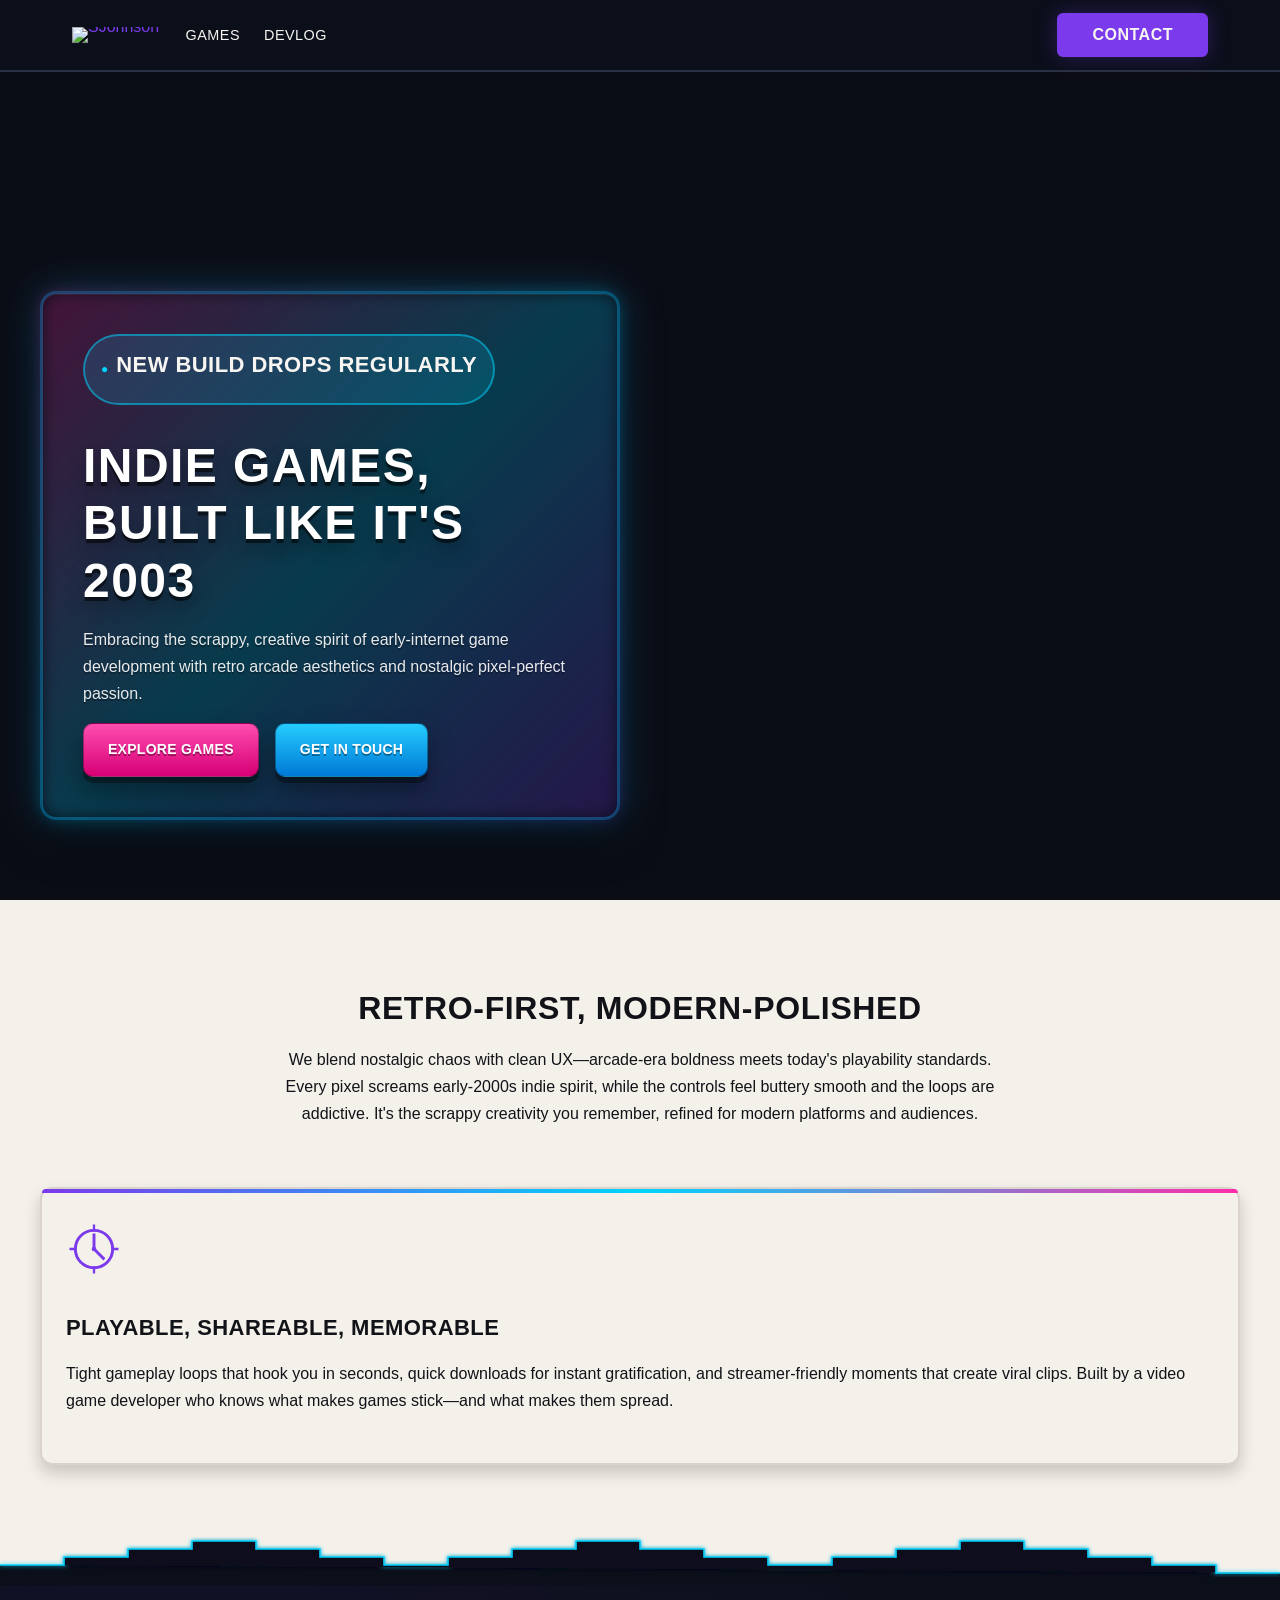
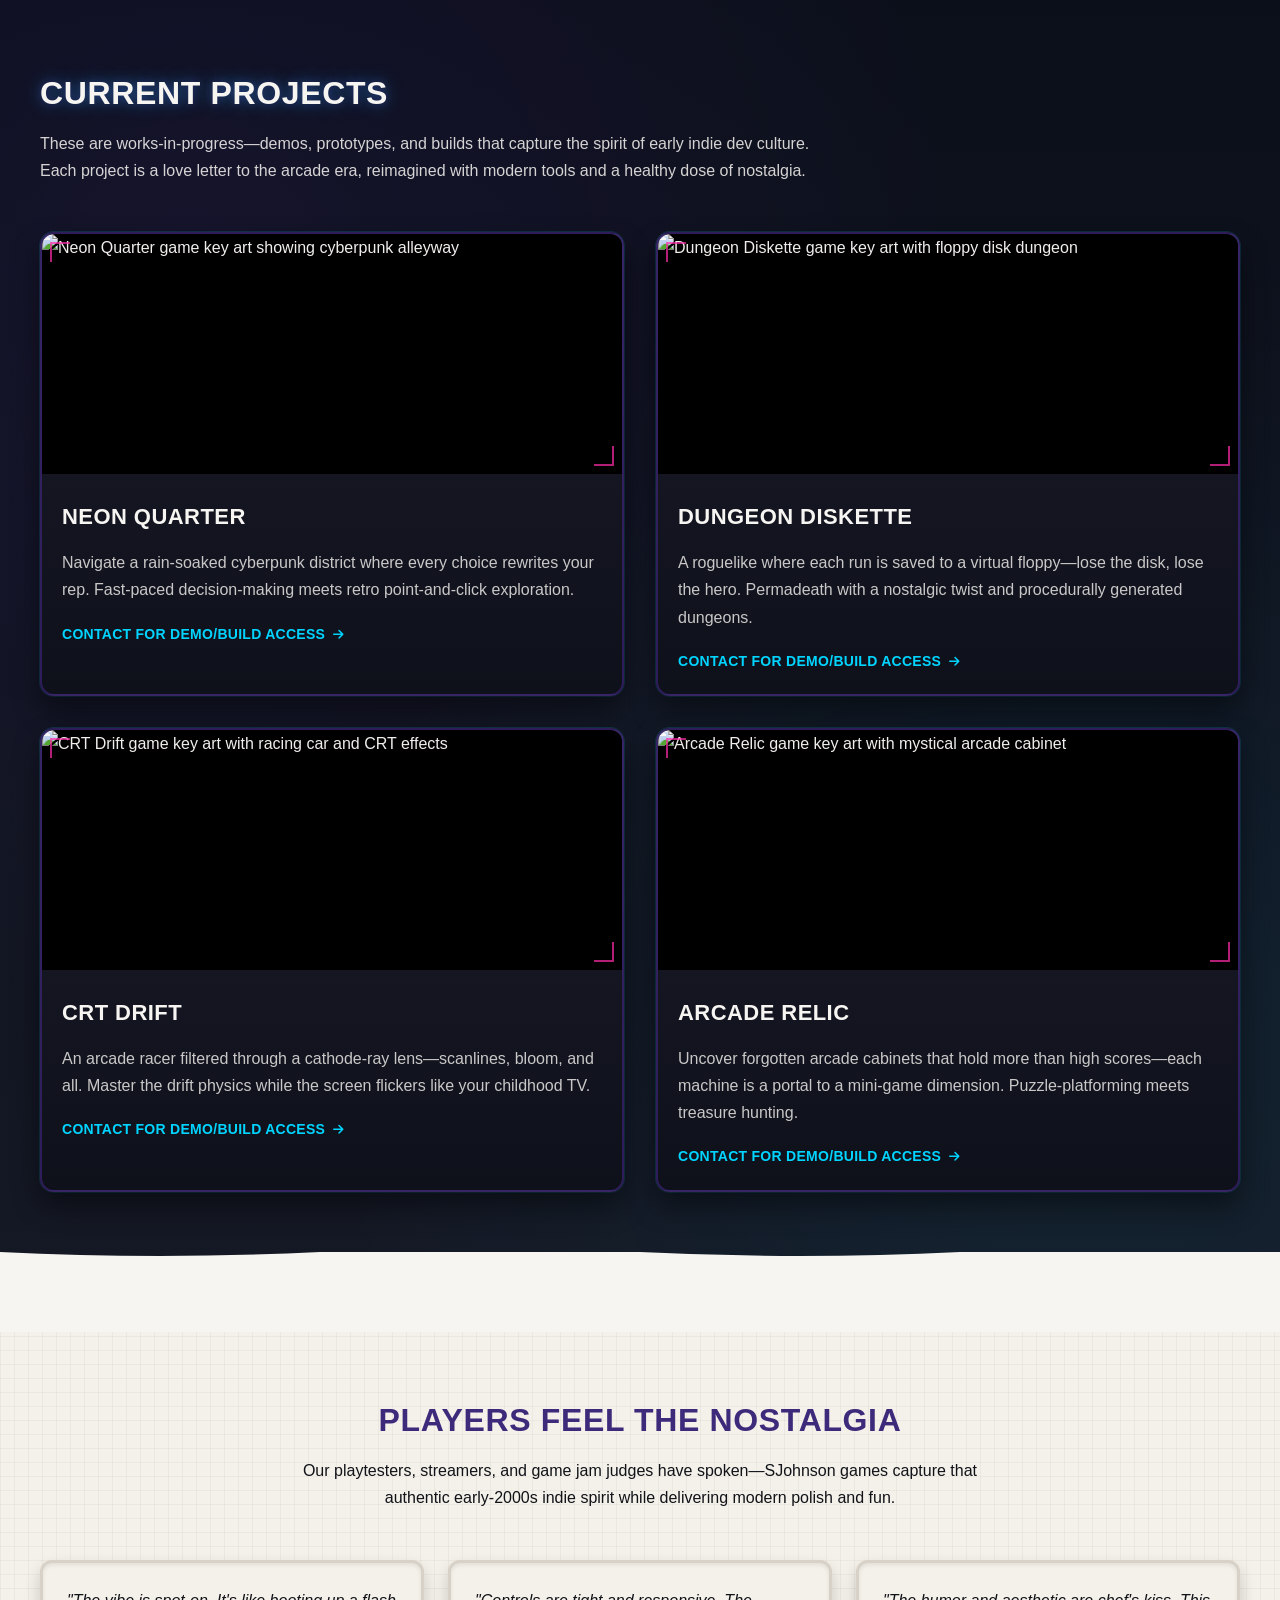
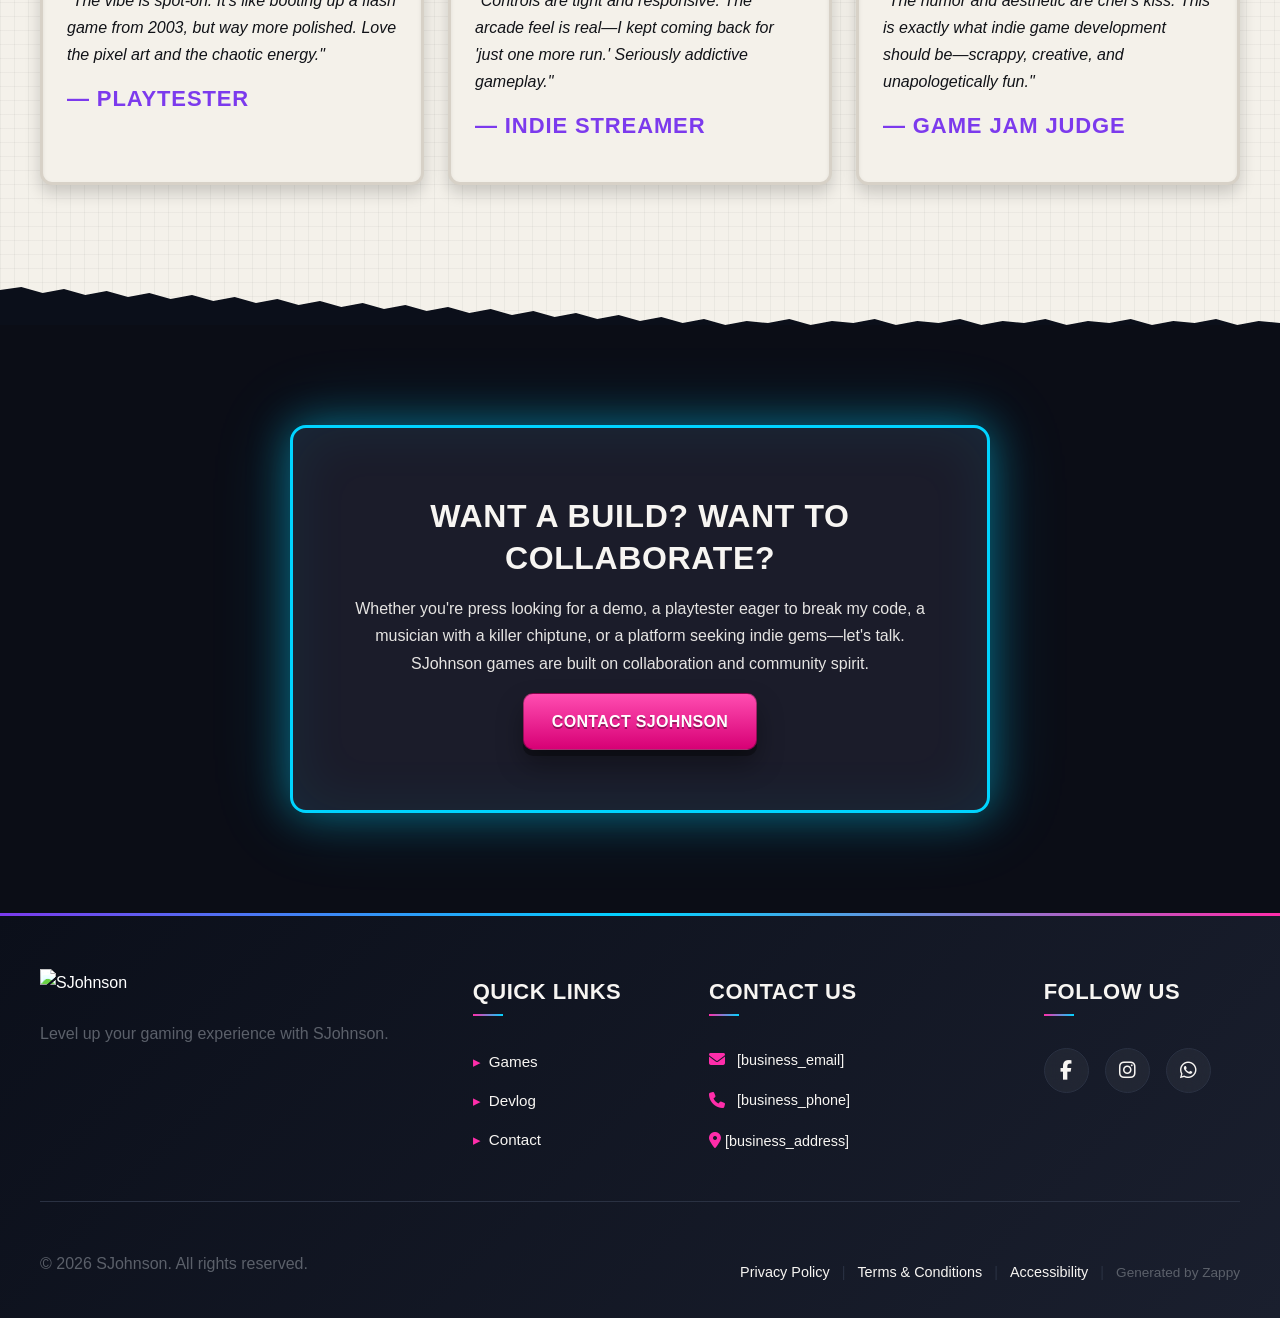
==== index.html @ 1aa4f6c1 "Background sync: Progressive GitHub Sync" ====
<!DOCTYPE html>
<html lang="en" dir="ltr">
<head>
    <meta charset="UTF-8">
    <meta name="viewport" content="width=device-width, initial-scale=1.0">
    <meta name="robots" content="index, follow">
    <title>Indie Video Game Developer with Retro Flair — SJohnson</title>
    <meta name="description" content="SJohnson creates arcade-inspired indie games with early-2000s internet nostalgia. Experience bold visuals, old-school gaming culture, and chaotic fun.">
    <meta name="keywords" content="video game developer, indie game developer, retro arcade games, old-school gaming, SJohnson">
    
    <!-- Favicons -->
    <link rel="icon" type="image/x-icon" href="/assets/favicon.ico">
    <link rel="icon" type="image/png" sizes="16x16" href="/assets/favicon-16x16.png">
    <link rel="icon" type="image/png" sizes="32x32" href="/assets/favicon-32x32.png">
    <link rel="icon" type="image/png" sizes="48x48" href="/assets/favicon-48x48.png">
    <link rel="icon" type="image/png" sizes="192x192" href="/assets/favicon-192x192.png">
    <link rel="icon" type="image/png" sizes="512x512" href="/assets/favicon-512x512.png">
    <link rel="apple-touch-icon" href="/assets/apple-touch-icon.png">
    <!-- Zappy Analytics -->
<script>
(function() {
  'use strict';
  
  // Configuration
  var config = {
    websiteId: '3dfed444-ba6f-4d1f-99e3-614d22e4a907',
    apiUrl: 'https://api.zappy5.com/api/analytics/track',
    sessionDuration: 30 * 60 * 1000, // 30 minutes
    visitorDuration: 30 * 24 * 60 * 60 * 1000, // 30 days
    trackPageViews: true,
    trackClicks: true,
    trackFormSubmissions: true
  };
  
  // Generate or retrieve persistent visitor ID (30 days)
  function getVisitorId() {
    var visitorKey = 'zappy_visitor_' + config.websiteId;
    var visitor = null;
    
    try {
      visitor = localStorage.getItem(visitorKey);
      if (visitor) {
        var visitorData = JSON.parse(visitor);
        var now = Date.now();
        
        // Check if visitor ID is still valid (30 days)
        if (now - visitorData.created < config.visitorDuration) {
          // Update last seen timestamp
          visitorData.lastSeen = now;
          localStorage.setItem(visitorKey, JSON.stringify(visitorData));
          return visitorData.id;
        }
      }
    } catch (e) {
      console.warn('Zappy Analytics: LocalStorage not available');
    }
    
    // Generate new visitor ID
    var newVisitorId = 'zv_' + Date.now() + '_' + Math.random().toString(36).substr(2, 9);
    
    try {
      localStorage.setItem(visitorKey, JSON.stringify({
        id: newVisitorId,
        created: Date.now(),
        lastSeen: Date.now()
      }));
    } catch (e) {
      // Continue without local storage
    }
    
    return newVisitorId;
  }
  
  // Generate or retrieve session ID (30 minutes)
  function getSessionId() {
    var sessionKey = 'zappy_session_' + config.websiteId;
    var session = null;
    
    try {
      session = sessionStorage.getItem(sessionKey);
      if (session) {
        var sessionData = JSON.parse(session);
        var now = Date.now();
        
        // Check if session is still valid
        if (now - sessionData.timestamp < config.sessionDuration) {
          // Update timestamp
          sessionData.timestamp = now;
          sessionStorage.setItem(sessionKey, JSON.stringify(sessionData));
          return sessionData.id;
        }
      }
    } catch (e) {
      console.warn('Zappy Analytics: SessionStorage not available');
    }
    
    // Generate new session ID
    var newSessionId = 'zs_' + Date.now() + '_' + Math.random().toString(36).substr(2, 9);
    
    try {
      sessionStorage.setItem(sessionKey, JSON.stringify({
        id: newSessionId,
        timestamp: Date.now()
      }));
    } catch (e) {
      // Continue without session storage
    }
    
    return newSessionId;
  }
  
  var visitorId = getVisitorId();
  var sessionId = getSessionId();
  
  // Track an event
  function trackEvent(eventType, data) {
    data = data || {};
    
    var eventData = {
      website_id: config.websiteId,
      event_type: eventType,
      page_path: window.location.pathname,
      referrer: document.referrer || 'direct',
      visitor_id: visitorId,
      session_id: sessionId,
      metadata: data
    };
    
    // Use sendBeacon if available (better for page unload events)
    if (navigator.sendBeacon) {
      var blob = new Blob([JSON.stringify(eventData)], { type: 'application/json' });
      navigator.sendBeacon(config.apiUrl, blob);
    } else {
      // Fallback to fetch
      fetch(config.apiUrl, {
        method: 'POST',
        headers: {
          'Content-Type': 'application/json'
        },
        body: JSON.stringify(eventData),
        keepalive: true
      }).catch(function(error) {
        console.warn('Zappy Analytics: Failed to track event', error);
      });
    }
  }
  
  // Track page view
  if (config.trackPageViews) {
    trackEvent('pageview', {
      title: document.title,
      url: window.location.href
    });
  }
  
  // Track clicks on important elements
  if (config.trackClicks) {
    document.addEventListener('click', function(e) {
      var target = e.target;
      
      // Track button clicks (counted as actions)
      if (target.tagName === 'BUTTON' || target.closest('button')) {
        var button = target.tagName === 'BUTTON' ? target : target.closest('button');
        trackEvent('click', {
          element: 'button',
          text: button.textContent.trim().substring(0, 100),
          id: button.id || null,
          class: button.className || null
        });
      }
      
      // Track link clicks (navigation - not counted as actions)
      else if (target.tagName === 'A' || target.closest('a')) {
        var link = target.tagName === 'A' ? target : target.closest('a');
        trackEvent('navigation', {
          element: 'link',
          text: link.textContent.trim().substring(0, 100),
          href: link.href,
          external: link.hostname !== window.location.hostname
        });
      }
    }, true);
  }
  
  // Track form submissions
  if (config.trackFormSubmissions) {
    document.addEventListener('submit', function(e) {
      var form = e.target;
      
      trackEvent('form_submit', {
        form_id: form.id || null,
        form_name: form.name || null,
        form_action: form.action || null,
        form_method: form.method || 'GET'
      });
    }, true);
  }
  
  // Track time on page (send on page unload)
  var pageLoadTime = Date.now();
  
  window.addEventListener('beforeunload', function() {
    var timeOnPage = Math.floor((Date.now() - pageLoadTime) / 1000); // in seconds
    
    trackEvent('page_unload', {
      time_on_page: timeOnPage,
      page_path: window.location.pathname
    });
  });
  
  // Expose tracking function globally for custom events
  window.zappyAnalytics = {
    track: trackEvent,
    getVisitorId: function() { return visitorId; },
    getSessionId: function() { return sessionId; }
  };
  
})();
</script>
<!-- End Zappy Analytics -->
    <meta property="og:title" content="Indie Video Game Developer with Retro Flair — SJohnson">
  <meta property="og:description" content="SJohnson creates arcade-inspired indie games with early-2000s internet nostalgia. Experience bold visuals, old-school gaming culture, and chaotic fun.">
  <meta property="og:type" content="website">
  <meta property="og:locale" content="en_US">
  
  <meta name="twitter:card" content="summary_large_image">
  <meta name="twitter:title" content="Indie Video Game Developer with Retro Flair — SJohnson">
  <meta name="twitter:description" content="SJohnson creates arcade-inspired indie games with early-2000s internet nostalgia. Experience bold visuals, old-school gaming culture, and chaotic fun.">
  
  <link rel="stylesheet" href="https://cdnjs.cloudflare.com/ajax/libs/font-awesome/6.4.0/css/all.min.css">

    <!-- Favicons -->
    <link rel="icon" type="image/x-icon" href="/assets/favicon.ico">
    <link rel="icon" type="image/png" sizes="16x16" href="/assets/favicon-16x16.png">
    <link rel="icon" type="image/png" sizes="32x32" href="/assets/favicon-32x32.png">
    <link rel="icon" type="image/png" sizes="48x48" href="/assets/favicon-48x48.png">
    <link rel="icon" type="image/png" sizes="192x192" href="/assets/favicon-192x192.png">
    <link rel="icon" type="image/png" sizes="512x512" href="/assets/favicon-512x512.png">
    <link rel="apple-touch-icon" href="/assets/apple-touch-icon.png">
    <!-- Cookie Consent -->
    <link rel="stylesheet" href="https://cdn.jsdelivr.net/npm/vanilla-cookieconsent@3/dist/cookieconsent.css">
    <script src="https://cdn.jsdelivr.net/npm/vanilla-cookieconsent@3/dist/cookieconsent.umd.js"></script>
    <!-- Mickidum Accessibility Toolbar -->
    <script src="https://cdn.jsdelivr.net/gh/mickidum/acc_toolbar/acctoolbar/acctoolbar.min.js"></script>

<style data-zappy-section-v2-css="true">
/* V2 Regenerated Section CSS */
.home-Hero-section {
  position: relative;
  width: 100%;
  min-height: 100vh;
  display: flex;
  align-items: flex-end;
  padding: 0 24px 80px 24px;
  overflow: hidden;
  background-color: #0B0D16;
}

.home-Hero-section__bg-wrapper {
  position: absolute;
  top: 0;
  left: 0;
  width: 100%;
  height: 100%;
  background-size: cover;
  background-position: center;
  background-repeat: no-repeat;
  z-index: 0;
}

.home-Hero-section__scrim {
  position: absolute;
  top: 0;
  left: 0;
  width: 100%;
  height: 100%;
  background: linear-gradient(180deg, rgba(11,13,22,0.0) 0%, rgba(11,13,22,0.55) 70%, rgba(11,13,22,0.85) 100%);
  z-index: 1;
  pointer-events: none;
}

.home-Hero-section__scan-lines {
  position: absolute;
  top: 0;
  left: 0;
  width: 100%;
  height: 100%;
  background: repeating-linear-gradient(
    0deg,
    rgba(0,0,0,0.08) 0px,
    rgba(0,0,0,0.08) 1px,
    transparent 1px,
    transparent 3px
  );
  z-index: 2;
  pointer-events: none;
  opacity: 0.3;
}

.home-Hero-section__content-container {
  position: relative;
  z-index: 10;
  width: 100%;
  max-width: 1200px;
  margin: 0 auto;
  display: flex;
  justify-content: flex-start;
  align-items: flex-end;
}

.home-Hero-section__card {
  background: rgba(11,13,22,0.92);
  backdrop-filter: blur(12px);
  -webkit-backdrop-filter: blur(12px);
  border: 3px solid rgba(0,182,255,0.35);
  border-radius: 16px;
  padding: 40px;
  max-width: 580px;
  width: 100%;
  box-shadow: 0 0 40px rgba(0,182,255,0.25),
              0 18px 40px rgba(0,0,0,0.5),
              inset 0 1px 0 rgba(255,255,255,0.08);
  position: relative;
  color: var(--text-light);
}

.home-Hero-section__card::before {
  content: '';
  position: absolute;
  top: -2px;
  left: -2px;
  right: -2px;
  bottom: -2px;
  background: linear-gradient(135deg, rgba(255,45,170,0.4) 0%, rgba(0,212,255,0.4) 50%, rgba(124,58,237,0.4) 100%);
  border-radius: 16px;
  z-index: -1;
  opacity: 0.6;
  filter: blur(8px);
}

.home-Hero-section__status-badge {
  display: inline-flex;
  align-items: center;
  gap: 8px;
  background: rgba(0,212,255,0.15);
  border: 2px solid rgba(0,212,255,0.5);
  border-radius: 999px;
  padding: 6px 16px;
  margin-bottom: 24px;
}

.home-Hero-section__status-icon {
  color: var(--secondary);
  font-size: 12px;
  animation: home-Hero-pulse 2s ease-in-out infinite;
}

@keyframes home-Hero-pulse {
  0%, 100% { opacity: 1; }
  50% { opacity: 0.4; }
}

.home-Hero-section__status-badge h3 {
  font-family: 'Pixelify Sans', 'Press Start 2P', system-ui, sans-serif;
  font-size: 14px;
  font-weight: 900;
  line-height: 1.2;
  text-transform: uppercase;
  color: var(--text-light);
  margin: 0;
  letter-spacing: 0.02em;
}

.home-Hero-section__card h1 {
  font-family: 'Pixelify Sans', 'Press Start 2P', system-ui, sans-serif;
  font-size: 44px;
  font-weight: 900;
  letter-spacing: 0.03em;
  line-height: 1.05;
  text-transform: uppercase;
  color: #FFFFFF;
  text-shadow: 0 4px 0 rgba(0,0,0,0.55), 0 10px 18px rgba(0,0,0,0.35);
  margin: 0 0 24px 0;
}

.home-Hero-section__card p {
  font-family: 'Inter', system-ui, -apple-system, 'Segoe UI', Roboto, Helvetica, Arial, sans-serif;
  font-size: 16px;
  font-weight: 600;
  line-height: 1.6;
  color: rgba(255,255,255,0.9);
  text-shadow: 0 2px 0 rgba(0,0,0,0.35);
  margin: 0 0 32px 0;
}

.home-Hero-section__cta-row {
  display: flex;
  gap: 16px;
  flex-wrap: wrap;
}

.home-Hero-section__btn {
  display: inline-flex;
  align-items: center;
  justify-content: center;
  padding: 14px 24px;
  border-radius: 10px;
  font-family: 'Pixelify Sans', 'Press Start 2P', system-ui, sans-serif;
  font-size: 14px;
  font-weight: 800;
  letter-spacing: 0.02em;
  text-transform: uppercase;
  text-decoration: none;
  border: 1px solid rgba(0,0,0,0.35);
  transition: transform 160ms ease, box-shadow 160ms ease;
  cursor: pointer;
  position: relative;
}

.home-Hero-section__btn:active {
  transform: translateY(4px);
}

.home-Hero-section__btn--primary {
  background: linear-gradient(180deg, #FF4DB1 0%, #D70075 100%);
  color: #FFFFFF;
  box-shadow: 0 6px 0 rgba(0,0,0,0.35), 0 14px 26px rgba(0,0,0,0.35);
  text-shadow: 0 2px 0 rgba(0,0,0,0.35);
}

.home-Hero-section__btn--primary:hover {
  transform: translateY(-2px);
  box-shadow: 0 8px 0 rgba(0,0,0,0.35), 0 18px 32px rgba(0,0,0,0.4);
}

.home-Hero-section__btn--primary:active {
  box-shadow: 0 2px 0 rgba(0,0,0,0.35), 0 8px 16px rgba(0,0,0,0.3);
}

.home-Hero-section__btn--secondary {
  background: linear-gradient(180deg, #25CCFF 0%, #0079D6 100%);
  color: #FFFFFF;
  box-shadow: 0 6px 0 rgba(0,0,0,0.35), 0 14px 26px rgba(0,0,0,0.35);
  text-shadow: 0 2px 0 rgba(0,0,0,0.35);
}

.home-Hero-section__btn--secondary:hover {
  transform: translateY(-2px);
  box-shadow: 0 8px 0 rgba(0,0,0,0.35), 0 18px 32px rgba(0,0,0,0.4);
}

.home-Hero-section__btn--secondary:active {
  box-shadow: 0 2px 0 rgba(0,0,0,0.35), 0 8px 16px rgba(0,0,0,0.3);
}

@media (max-width: 768px) {
  .home-Hero-section {
    padding: 100px 16px 60px 16px;
    align-items: center;
    min-height: 100vh;
  }
  
  .home-Hero-section__content-container {
    justify-content: center;
  }
  
  .home-Hero-section__card {
    padding: 32px 24px;
    max-width: 100%;
  }
  
  .home-Hero-section__card h1 {
    font-size: 32px;
    line-height: 1.1;
    margin-bottom: 20px;
  }
  
  .home-Hero-section__card p {
    font-size: 15px;
    margin-bottom: 28px;
  }
  
  .home-Hero-section__status-badge {
    margin-bottom: 20px;
  }
  
  .home-Hero-section__status-badge h3 {
    font-size: 11px;
  }
  
  .home-Hero-section__cta-row {
    flex-direction: column;
    gap: 12px;
  }
  
  .home-Hero-section__btn {
    width: 100%;
    padding: 16px 20px;
    font-size: 13px;
  }
}
</style>
    <link rel="stylesheet" href="/styles.css">

    <style id="zappy-dropdown-submenu-styles">
      /* ========== DESKTOP DROPDOWN SUBMENU STYLES ========== */
      /* Base styles for dropdown submenus - parent must be positioned */
      .nav-menu li:has(.sub-menu), nav li:has(.sub-menu), .navbar li:has(.sub-menu), #navMenu li:has(.sub-menu) { position: relative; }
      /* Submenu base - hidden by default */
      .nav-menu .sub-menu, nav .sub-menu, .navbar .sub-menu, #navMenu .sub-menu { display: block !important; position: absolute !important; top: 100%; left: 0; min-width: 220px; background: white; border-radius: 8px; box-shadow: 0 8px 25px rgba(0,0,0,0.15); padding: 8px 0; opacity: 0; visibility: hidden; transform: translateY(10px); transition: all 0.3s ease; z-index: 1000; list-style: none; pointer-events: none; }
      /* CRITICAL: Desktop hover styles to show dropdown */
      .nav-menu li:hover > .sub-menu, nav li:hover > .sub-menu, .navbar li:hover > .sub-menu, #navMenu li:hover > .sub-menu { opacity: 1 !important; visibility: visible !important; transform: translateY(0) !important; pointer-events: auto !important; }
      /* Submenu item styling */
      .sub-menu li { list-style: none; margin: 0; padding: 0; }
      .sub-menu a { display: block !important; padding: 10px 16px !important; color: #333 !important; font-weight: 500; text-decoration: none; white-space: nowrap; transition: background-color 0.2s; }
      .sub-menu a:hover { background-color: #f5f5f5; }
      /* RTL (Hebrew/Arabic) dropdown positioning */
      [dir="rtl"] .nav-menu .sub-menu, [dir="rtl"] nav .sub-menu, [dir="rtl"] .navbar .sub-menu, html[lang="he"] .nav-menu .sub-menu, html[lang="he"] nav .sub-menu, html[lang="he"] .navbar .sub-menu, html[lang="ar"] .nav-menu .sub-menu, html[lang="ar"] nav .sub-menu, html[lang="ar"] .navbar .sub-menu { left: auto !important; right: 0 !important; }
      /* Hide empty dropdown menus */
      .sub-menu:empty, .sub-menu:not(:has(li:not(.zappy-hidden-menu-item))), .sub-menu:not(:has(li)) { display: none !important; opacity: 0 !important; visibility: hidden !important; pointer-events: none !important; }
      /* Desktop: show submenu on Menu Group hover */
      li:has(.menu-group-title):hover > .sub-menu { opacity: 1 !important; visibility: visible !important; transform: translateY(0) !important; pointer-events: auto !important; }
      /* Menu Group title styling */
      .nav-menu > li > .menu-group-title, #navMenu > li > .menu-group-title { display: inline-block; padding: 0.5rem 1rem; cursor: default; user-select: none; }
      
      /* ========== MOBILE SUBMENU STYLES ========== */
      @media (max-width: 768px) {
        .nav-menu .sub-menu, nav .sub-menu, .navbar .sub-menu, #navMenu .sub-menu { position: static !important; transform: none !important; box-shadow: none !important; background: transparent !important; max-height: 0; overflow: hidden; opacity: 0; visibility: hidden; transition: max-height 0.3s ease, opacity 0.3s ease; padding: 0 !important; border-radius: 0 !important; }
        .sub-menu.mobile-expanded { max-height: 500px !important; opacity: 1 !important; visibility: visible !important; padding: 8px 0 8px 16px !important; }
        [dir="rtl"] .sub-menu.mobile-expanded, html[lang="he"] .sub-menu.mobile-expanded { padding: 8px 16px 8px 0 !important; }
        /* Disable hover behavior on mobile */
        .nav-menu li:hover > .sub-menu, nav li:hover > .sub-menu, .navbar li:hover > .sub-menu, #navMenu li:hover > .sub-menu { opacity: 0; visibility: hidden; pointer-events: none; }
        .nav-menu li > .sub-menu.mobile-expanded, nav li > .sub-menu.mobile-expanded, .navbar li > .sub-menu.mobile-expanded, #navMenu li > .sub-menu.mobile-expanded { opacity: 1 !important; visibility: visible !important; pointer-events: auto !important; }
        .nav-menu li:has(.sub-menu), nav li:has(.sub-menu), .navbar li:has(.sub-menu), #navMenu li:has(.sub-menu) { display: flex !important; flex-wrap: wrap !important; align-items: center !important; position: relative !important; min-height: 44px !important; }
        .nav-menu li:has(.sub-menu) > a, nav li:has(.sub-menu) > a, .navbar li:has(.sub-menu) > a, #navMenu li:has(.sub-menu) > a { flex: 1 !important; min-width: 0 !important; }
        .nav-menu li:has(.sub-menu) > .menu-group-title, nav li:has(.sub-menu) > .menu-group-title, .navbar li:has(.sub-menu) > .menu-group-title, #navMenu li:has(.sub-menu) > .menu-group-title { flex: 1 !important; min-width: 0 !important; padding: 0 !important; line-height: inherit !important; }
        .nav-menu li:has(.sub-menu) > .sub-menu, nav li:has(.sub-menu) > .sub-menu, .navbar li:has(.sub-menu) > .sub-menu, #navMenu li:has(.sub-menu) > .sub-menu { flex-basis: 100% !important; width: 100% !important; }
        .nav-menu li:has(.sub-menu) > a [class*="chevron"], .nav-menu li:has(.sub-menu) > a [class*="arrow"], .nav-menu li:has(.sub-menu) > a .fa-chevron-down, .nav-menu li:has(.sub-menu) > a .fa-angle-down, nav li:has(.sub-menu) > a [class*="chevron"], nav li:has(.sub-menu) > a [class*="arrow"], #navMenu li:has(.sub-menu) > a [class*="chevron"], #navMenu li:has(.sub-menu) > a [class*="arrow"] { display: none !important; visibility: hidden !important; }
        .mobile-submenu-toggle { display: flex !important; align-items: center !important; justify-content: center !important; width: 44px !important; height: auto !important; background: transparent !important; border: none !important; cursor: pointer !important; color: var(--text-dark) !important; position: static !important; flex-shrink: 0 !important; align-self: stretch !important; z-index: 2 !important; padding: 0 !important; margin: 0 !important; }
        .mobile-submenu-toggle::after { content: '' !important; width: 0 !important; height: 0 !important; border-left: 6px solid transparent !important; border-right: 6px solid transparent !important; border-top: 7px solid currentColor !important; transition: transform 0.3s ease !important; }
        .mobile-submenu-toggle.expanded::after { transform: rotate(180deg) !important; }
        .sub-menu a { padding: 10px 0 !important; display: block !important; color: var(--text-dark) !important; }
        .navbar .sub-menu li a, nav.navbar .sub-menu li a, .zappy-products-dropdown .sub-menu a { color: var(--text-dark) !important; }
      }
      @media (min-width: 769px) { .mobile-submenu-toggle { display: none !important; } }
    </style>

    <style id="zappy-widget-visibility">
      #mic-access-tool-general-button, .mic-access-tool-general-button,
      #mic-init-access-tool .mic-access-tool-general-button, #mic-init-access-tool #mic-access-tool-general-button,
      ._access-icon, #mic-access-tool-box, .mic-access-tool-box,
      #mic-init-access-tool #mic-access-tool-box, div[id*="mic-access-tool-box"], ._access-menu {
        display: none !important; visibility: hidden !important; opacity: 0 !important; pointer-events: none !important;
      }
    </style>
</head>
<body>

  <nav class="navbar">
  <button class="mobile-toggle" id="mobileToggle" aria-label="Menu">
    <svg class="hamburger-icon" width="24" height="24" viewBox="0 0 24 24" fill="none">
      <path d="M3 12h18M3 6h18M3 18h18" stroke="currentColor" stroke-width="2" stroke-linecap="round"></path>
    </svg>
    <svg class="close-icon" width="24" height="24" viewBox="0 0 24 24" fill="none" style="display:none;">
      <path d="M18 6L6 18M6 6l12 12" stroke="currentColor" stroke-width="2" stroke-linecap="round"></path>
    </svg>
  </button>
  
  <button class="phone-header-btn" aria-label="Call">
    <svg width="20" height="20" viewBox="0 0 24 24" fill="currentColor">
      <path d="M22 16.92v3a2 2 0 0 1-2.18 2 19.79 19.79 0 0 1-8.63-3.07 19.5 19.5 0 0 1-6-6 19.79 19.79 0 0 1-3.07-8.67A2 2 0 0 1 4.11 2h3a2 2 0 0 1 2 1.72 12.84 12.84 0 0 0 .7 2.81 2 2 0 0 1-.45 2.11L8.09 9.91a16 16 0 0 0 6 6l1.27-1.27a2 2 0 0 1 2.11-.45 12.84 12.84 0 0 0 2.81.7A2 2 0 0 1 22 16.92z"></path>
    </svg>
  </button>
  
  <div class="nav-container">
    <div class="nav-brand">
      <a href="/" class="logo-link">
        <img src="/assets/sjohnson-gaming-logo.webp" alt="SJohnson" class="logo">
      </a>
    </div>
    
    <ul class="nav-menu" id="navMenu"><li><a href="/games">Games</a></li><li><a href="/devlog">Devlog</a></li></ul>
    
    <div class="nav-cta-container">
      <a href="/contact" class="nav-cta-btn">Contact</a>
    </div>
  </div>
</nav>
  
  <main>
    <section class="home-Hero-section" data-layout-spec="Home-Hero" data-zappy-section="true" data-hero-type="fullscreen-scrim">
  <div class="home-Hero-section__bg-wrapper" style="background-image: url('assets/site-home-hero-bg.webp');  background-size: cover; background-position: center;"></div>
  <div class="home-Hero-section__scrim"></div>
  
  <div class="home-Hero-section__content-container">
    <div class="home-Hero-section__card">
      <div class="home-Hero-section__status-badge">
        <span class="home-Hero-section__status-icon">●</span>
        <h3>New Build Drops Regularly</h3>
      </div>
      
      <h1>Indie Games,<br>Built Like It's 2003</h1>
      
      <p>Embracing the scrappy, creative spirit of early-internet game development with retro arcade aesthetics and nostalgic pixel-perfect passion.</p>
      
      <div class="home-Hero-section__cta-row">
        <a href="/games" class="home-Hero-section__btn home-Hero-section__btn--primary">Explore Games</a>
        <a href="/contact" class="home-Hero-section__btn home-Hero-section__btn--secondary">Get in Touch</a>
      </div>
    </div>
  </div>
  
  <div class="home-Hero-section__scan-lines" aria-hidden="true"></div>
</section>

<section class="home-features-section" data-layout-spec="Home-features" id="zappy-section-1" style="background-image: linear-gradient(rgba(0, 0, 0, 0), rgba(0, 0, 0, 0)), url(&quot;assets/business-general-hero-upload-1772401972704.webp&quot;); --zappy-bg-overlay: rgba(0, 0, 0, 0); --zappy-bg-image: url(&quot;assets/business-general-hero-upload-1772401972704.webp&quot;); background-size: cover; background-position: center center; background-repeat: no-repeat; position: relative; overflow: hidden; --zappy-bg-color: #f4f1ea;" data-zappy-bg-type="image" data-zappy-bg-color="#f4f1ea" data-zappy-bg-image="assets/business-general-hero-upload-1772401972704.webp" data-zappy-bg-overlay-color="#000000" data-zappy-bg-overlay-opacity="0" data-zappy-bg-video-type="" data-zappy-bg-video-url="">
  <div class="home-features-container">
    <div class="home-features-intro">
      <h2>Retro-first, modern-polished</h2>
      <p>We blend nostalgic chaos with clean UX—arcade-era boldness meets today's playability standards. Every pixel screams early-2000s indie spirit, while the controls feel buttery smooth and the loops are addictive. It's the scrappy creativity you remember, refined for modern platforms and audiences.</p>
    </div>

    <article class="home-features-card">
        <div class="home-features-card-accent"></div>
        <svg data-element-type="icon" data-icon-type="svg" class="home-features-card-icon" viewBox="0 0 48 48" fill="none" xmlns="http://www.w3.org/2000/svg">
          <circle cx="24" cy="24" r="16" stroke="currentColor" stroke-width="2.5" fill="none"></circle>
          <path d="M24 12 L24 24 L32 32" stroke="currentColor" stroke-width="2.5" stroke-linecap="square"></path>
          <path d="M8 24 L4 24 M44 24 L40 24 M24 8 L24 4 M24 44 L24 40" stroke="currentColor" stroke-width="2" stroke-linecap="square"></path>
          <circle cx="24" cy="24" r="2" fill="currentColor"></circle>
        </svg>
        <h3>Playable, Shareable, Memorable</h3>
        <p>Tight gameplay loops that hook you in seconds, quick downloads for instant gratification, and streamer-friendly moments that create viral clips. Built by a video game developer who knows what makes games stick—and what makes them spread.</p>
      </article>
  </div>

  <div class="home-features-divider-wrapper">
    <svg data-no-icon-edit="true" aria-hidden="true" viewBox="0 0 1200 60" preserveAspectRatio="none" xmlns="http://www.w3.org/2000/svg">
      <defs>
        <filter id="home-features-glow">
          <feGaussianBlur stdDeviation="2" result="coloredBlur"></feGaussianBlur>
          <feMerge>
            <feMergeNode in="coloredBlur"></feMergeNode>
            <feMergeNode in="SourceGraphic"></feMergeNode>
          </feMerge>
        </filter>
      </defs>
      <path d="M0,60 L0,40 L60,40 L60,32 L120,32 L120,24 L180,24 L180,16 L240,16 L240,24 L300,24 L300,32 L360,32 L360,40 L420,40 L420,32 L480,32 L480,24 L540,24 L540,16 L600,16 L600,24 L660,24 L660,32 L720,32 L720,40 L780,40 L780,32 L840,32 L840,24 L900,24 L900,16 L960,16 L960,24 L1020,24 L1020,32 L1080,32 L1080,40 L1140,40 L1140,48 L1200,48 L1200,60 Z" fill="var(--bg-dark)"></path>
      <path d="M0,40 L60,40 L60,32 L120,32 L120,24 L180,24 L180,16 L240,16 L240,24 L300,24 L300,32 L360,32 L360,40 L420,40 L420,32 L480,32 L480,24 L540,24 L540,16 L600,16 L600,24 L660,24 L660,32 L720,32 L720,40 L780,40 L780,32 L840,32 L840,24 L900,24 L900,16 L960,16 L960,24 L1020,24 L1020,32 L1080,32 L1080,40 L1140,40 L1140,48 L1200,48" stroke="var(--secondary)" stroke-width="1.5" fill="var(--bg-dark)" filter="url(#home-features-glow)"></path>
    </svg>
  </div>
</section>

<section class="home-portfolio-section" data-layout-spec="Home-portfolio">
  <div class="home-portfolio-container">
    <div class="home-portfolio-intro">
      <h2>Current Projects</h2>
      <p>These are works-in-progress—demos, prototypes, and builds that capture the spirit of early indie dev culture. Each project is a love letter to the arcade era, reimagined with modern tools and a healthy dose of nostalgia.</p>
    </div>

    <div class="home-portfolio-grid">
      <article class="home-portfolio-card">
        <div class="home-portfolio-card-image-wrapper">
          <img data-placeholder="home-portfolio-image-1" data-context="Neon Quarter game key art: a cyberpunk alleyway bathed in electric pink and cyan neon signs, pixel art style with high contrast, arcade game poster aesthetic, retro gaming vibe, 8-bit inspired but detailed" width="600" height="400" src="/assets/site-home-portfolio-image-1.webp" alt="Neon Quarter game key art showing cyberpunk alleyway">
          <div class="home-portfolio-card-corner home-portfolio-card-corner-tl"></div>
          <div class="home-portfolio-card-corner home-portfolio-card-corner-br"></div>
        </div>
        <div class="home-portfolio-card-content">
          <h3>Neon Quarter</h3>
          <p>Navigate a rain-soaked cyberpunk district where every choice rewrites your rep. Fast-paced decision-making meets retro point-and-click exploration.</p>
          <a href="/contact" class="home-portfolio-card-link">Contact for demo/build access <i class="fas fa-arrow-right" data-element-type="icon" data-icon-type="fontawesome"></i></a>
        </div>
      </article>

      <article class="home-portfolio-card">
        <div class="home-portfolio-card-image-wrapper">
          <img data-placeholder="home-portfolio-image-2" data-context="Dungeon Diskette game key art: a floppy disk transforming into a fantasy dungeon entrance, pixel art style, purple and magenta color scheme, arcade game poster aesthetic, retro computing meets fantasy RPG" width="600" height="400" src="/assets/site-home-portfolio-image-2.webp" alt="Dungeon Diskette game key art with floppy disk dungeon">
          <div class="home-portfolio-card-corner home-portfolio-card-corner-tl"></div>
          <div class="home-portfolio-card-corner home-portfolio-card-corner-br"></div>
        </div>
        <div class="home-portfolio-card-content">
          <h3>Dungeon Diskette</h3>
          <p>A roguelike where each run is saved to a virtual floppy—lose the disk, lose the hero. Permadeath with a nostalgic twist and procedurally generated dungeons.</p>
          <a href="/contact" class="home-portfolio-card-link">Contact for demo/build access <i class="fas fa-arrow-right" data-element-type="icon" data-icon-type="fontawesome"></i></a>
        </div>
      </article>

      <article class="home-portfolio-card">
        <div class="home-portfolio-card-image-wrapper">
          <img data-placeholder="home-portfolio-image-3" data-context="CRT Drift game key art: a retro race car drifting with scanline CRT screen effects, vibrant cyan and hot pink trails, arcade racing game poster, 80s aesthetic with pixel art style" width="600" height="400" src="/assets/site-home-portfolio-image-3.webp" alt="CRT Drift game key art with racing car and CRT effects">
          <div class="home-portfolio-card-corner home-portfolio-card-corner-tl"></div>
          <div class="home-portfolio-card-corner home-portfolio-card-corner-br"></div>
        </div>
        <div class="home-portfolio-card-content">
          <h3>CRT Drift</h3>
          <p>An arcade racer filtered through a cathode-ray lens—scanlines, bloom, and all. Master the drift physics while the screen flickers like your childhood TV.</p>
          <a href="/contact" class="home-portfolio-card-link">Contact for demo/build access <i class="fas fa-arrow-right" data-element-type="icon" data-icon-type="fontawesome"></i></a>
        </div>
      </article>

      <article class="home-portfolio-card">
        <div class="home-portfolio-card-image-wrapper">
          <img data-placeholder="home-portfolio-image-4" data-context="Arcade Relic game key art: an ancient arcade cabinet glowing with mysterious power, pixel art style, purple and cyan mystical energy, treasure hunter meets retro gaming, adventure game poster aesthetic" width="600" height="400" src="/assets/site-home-portfolio-image-4.webp" alt="Arcade Relic game key art with mystical arcade cabinet">
          <div class="home-portfolio-card-corner home-portfolio-card-corner-tl"></div>
          <div class="home-portfolio-card-corner home-portfolio-card-corner-br"></div>
        </div>
        <div class="home-portfolio-card-content">
          <h3>Arcade Relic</h3>
          <p>Uncover forgotten arcade cabinets that hold more than high scores—each machine is a portal to a mini-game dimension. Puzzle-platforming meets treasure hunting.</p>
          <a href="/contact" class="home-portfolio-card-link">Contact for demo/build access <i class="fas fa-arrow-right" data-element-type="icon" data-icon-type="fontawesome"></i></a>
        </div>
      </article>
    </div>
  </div>

  <div class="home-portfolio-divider-wrapper">
    <svg data-no-icon-edit="true" aria-hidden="true" viewBox="0 0 1200 80" preserveAspectRatio="none" xmlns="http://www.w3.org/2000/svg">
      <defs>
        <linearGradient id="home-portfolio-crt-gradient" x1="0%" y1="0%" x2="0%" y2="100%">
          <stop offset="0%" style="stop-color:#0B0F1A;stop-opacity:1"></stop>
          <stop offset="50%" style="stop-color:#1A1F2E;stop-opacity:0.6"></stop>
          <stop offset="100%" style="stop-color:#F7F5F2;stop-"></stop>
        </linearGradient>
      </defs>
      <path d="M0,80 L0,0 Q150,8 300,0 T600,0 Q750,8 900,0 T1200,0 L1200,80 Z" fill="var(--bg-light)"></path>
    </svg>
  </div>
</section>

<section class="home-testimonials-section" data-layout-spec="Home-testimonials">
  <div class="testimonials-container">
    <div class="testimonials-intro">
      <h2>Players feel the nostalgia</h2>
      <p>Our playtesters, streamers, and game jam judges have spoken—SJohnson games capture that authentic early-2000s indie spirit while delivering modern polish and fun.</p>
    </div>
    
    <div class="testimonials-grid">
      <div class="testimonial-card">
        <p>"The vibe is spot-on. It's like booting up a flash game from 2003, but way more polished. Love the pixel art and the chaotic energy."</p>
        <h3>— Playtester</h3>
      </div>
      
      <div class="testimonial-card">
        <p>"Controls are tight and responsive. The arcade feel is real—I kept coming back for 'just one more run.' Seriously addictive gameplay."</p>
        <h3>— Indie streamer</h3>
      </div>
      
      <div class="testimonial-card">
        <p>"The humor and aesthetic are chef's kiss. This is exactly what indie game development should be—scrappy, creative, and unapologetically fun."</p>
        <h3>— Game jam judge</h3>
      </div>
    </div>
  </div>
  
  <div class="testimonials-divider-wrapper">
    <svg data-no-icon-edit="true" aria-hidden="true" viewBox="0 0 1200 80" preserveAspectRatio="none" xmlns="http://www.w3.org/2000/svg">
      <path d="M0,80 L0,45 L20,42 L40,48 L60,44 L80,50 L100,46 L120,52 L140,48 L160,54 L180,50 L200,56 L220,52 L240,58 L260,54 L280,60 L300,56 L320,62 L340,58 L360,64 L380,60 L400,66 L420,62 L440,68 L460,64 L480,70 L500,66 L520,72 L540,68 L560,74 L580,70 L600,76 L620,72 L640,78 L660,74 L680,80 L700,76 L720,78 L740,74 L760,80 L780,76 L800,78 L820,74 L840,80 L860,76 L880,78 L900,74 L920,80 L940,76 L960,78 L980,74 L1000,80 L1020,76 L1040,78 L1060,74 L1080,80 L1100,76 L1120,78 L1140,74 L1160,80 L1180,76 L1200,78 L1200,80 Z" fill="var(--bg-dark)"></path>
    </svg>
  </div>
</section>

<section class="home-cta-section" data-layout-spec="Home-cta">
  <div class="home-cta-container">
    <div class="home-cta-panel">
      <h2>Want a build? Want to collaborate?</h2>
      <p>Whether you're press looking for a demo, a playtester eager to break my code, a musician with a killer chiptune, or a platform seeking indie gems—let's talk. SJohnson games are built on collaboration and community spirit.</p>
      <a href="/contact" class="btn-primary">Contact SJohnson</a>
    </div>
  </div>
</section>
  </main>
  
  <footer class="site-footer"><div class="footer-container"><div class="footer-top"><div class="footer-column footer-about"><img src="/assets/sjohnson-gaming-logo.webp" alt="SJohnson" class="logo"><p class="footer-tagline">Level up your gaming experience with SJohnson.</p></div><div class="footer-column footer-links"><h3 class="footer-heading">Quick Links</h3><ul class="footer-nav"><li><a href="/games">Games</a></li><li><a href="/devlog">Devlog</a></li><li><a href="/contact">Contact</a></li></ul></div><div class="footer-column footer-contact"><h3 class="footer-heading">Contact Us</h3><ul class="footer-contact-list"><li><i class="fas fa-envelope"></i><a href="mailto:[business_email]">[business_email]</a></li><li><i class="fas fa-phone"></i><a href="tel:[business_phone]">[business_phone]</a></li><li><a href="/"><i class="fas fa-map-marker-alt"></i><span>[business_address]</span></a></li></ul></div><div class="footer-column footer-social"><h3 class="footer-heading">Follow Us</h3><div class="social-links"><a href="[facebook_handle]" aria-label="Facebook"><i class="fab fa-facebook-f"></i></a><a href="[instagram_handle]" aria-label="Instagram"><i class="fab fa-instagram"></i></a><a href="[whatsapp_handle]" aria-label="WhatsApp"><i class="fab fa-whatsapp"></i></a></div></div></div><div class="footer-bottom"><div class="footer-copyright"><p>© 2026 SJohnson. All rights reserved.</p></div><div class="footer-legal"><a href="/privacy">Privacy Policy</a><span class="separator">|</span><a href="/terms">Terms &amp; Conditions</a><span class="separator">|</span><a href="/accessibility">Accessibility</a><span class="separator">|</span><a href="https://zappy5.com" target="_blank" class="zappy-attribution">Generated by Zappy</a></div></div></div></footer>
  
  <a href="https://wa.me/[whatsapp_handle]" class="whatsapp-float" aria-label="WhatsApp">
    <i class="fab fa-whatsapp"></i>
  </a>
  
  <div data-integration="accessibility:toolbar"></div>

    <script src="/script.js"></script>

    <script id="zappy-mobile-submenu-script">
    (function() {
      function initMobileSubmenuToggles() {
        if (window.innerWidth > 768) {
          document.querySelectorAll('.mobile-submenu-toggle').forEach(function(btn) { btn.remove(); });
          document.querySelectorAll('.sub-menu.mobile-expanded').forEach(function(menu) { menu.classList.remove('mobile-expanded'); });
          return;
        }
        var items = document.querySelectorAll('.nav-menu li:has(.sub-menu), nav li:has(.sub-menu), .navbar li:has(.sub-menu), #navMenu li:has(.sub-menu)');
        items.forEach(function(li) {
          if (li.querySelector('.mobile-submenu-toggle')) return;
          var submenu = li.querySelector('.sub-menu');
          var parentLink = li.querySelector(':scope > a');
          if (!submenu || !parentLink) return;
          var toggleBtn = document.createElement('button');
          toggleBtn.className = 'mobile-submenu-toggle';
          toggleBtn.setAttribute('aria-label', 'Toggle submenu');
          toggleBtn.setAttribute('type', 'button');
          parentLink.insertAdjacentElement('afterend', toggleBtn);
          toggleBtn.addEventListener('click', function(e) {
            e.preventDefault(); e.stopPropagation();
            document.querySelectorAll('.sub-menu.mobile-expanded').forEach(function(menu) {
              if (menu !== submenu) { menu.classList.remove('mobile-expanded'); var t = menu.parentElement.querySelector('.mobile-submenu-toggle'); if(t) t.classList.remove('expanded'); }
            });
            submenu.classList.toggle('mobile-expanded');
            toggleBtn.classList.toggle('expanded');
          });
        });
      }
      if (document.readyState === 'loading') { document.addEventListener('DOMContentLoaded', initMobileSubmenuToggles); }
      else { initMobileSubmenuToggles(); }
      var resizeTimer; window.addEventListener('resize', function() { clearTimeout(resizeTimer); resizeTimer = setTimeout(initMobileSubmenuToggles, 250); });
      // Re-initialize when mobile menu becomes visible (MutationObserver)
      var observer = new MutationObserver(function(mutations) {
        mutations.forEach(function(mutation) {
          if (mutation.type === 'attributes') {
            var target = mutation.target;
            if (target.classList && (target.classList.contains('active') || target.classList.contains('open'))) {
              setTimeout(initMobileSubmenuToggles, 100);
            }
          }
        });
      });
      setTimeout(function() {
        document.querySelectorAll('.mobile-menu, .nav-menu, #navMenu, nav').forEach(function(menu) {
          observer.observe(menu, { attributes: true, attributeFilter: ['class', 'style'] });
        });
      }, 500);
    })();
    </script>
</body>
</html>
---- styles.css ----
/* Self-hosted fonts (Inter + Rubik for multi-language support) */

/* Inter font (English / LTR languages) */
@font-face {
  font-family: 'Inter';
  font-style: normal;
  font-weight: 400;
  font-display: swap;
  src: url('assets/fonts/Inter-Regular.woff2') format('woff2');
}

@font-face {
  font-family: 'Inter';
  font-style: normal;
  font-weight: 500;
  font-display: swap;
  src: url('assets/fonts/Inter-Medium.woff2') format('woff2');
}

@font-face {
  font-family: 'Inter';
  font-style: normal;
  font-weight: 600;
  font-display: swap;
  src: url('assets/fonts/Inter-SemiBold.woff2') format('woff2');
}

@font-face {
  font-family: 'Inter';
  font-style: normal;
  font-weight: 700;
  font-display: swap;
  src: url('assets/fonts/Inter-Bold.woff2') format('woff2');
}

/* Rubik font (Hebrew / RTL languages) */
@font-face {
  font-family: 'Rubik';
  font-style: normal;
  font-weight: 400;
  font-display: swap;
  src: url('assets/fonts/Rubik-Regular.woff2') format('woff2');
}

@font-face {
  font-family: 'Rubik';
  font-style: normal;
  font-weight: 500;
  font-display: swap;
  src: url('assets/fonts/Rubik-Medium.woff2') format('woff2');
}

@font-face {
  font-family: 'Rubik';
  font-style: normal;
  font-weight: 600;
  font-display: swap;
  src: url('assets/fonts/Rubik-SemiBold.woff2') format('woff2');
}

@font-face {
  font-family: 'Rubik';
  font-style: normal;
  font-weight: 700;
  font-display: swap;
  src: url('assets/fonts/Rubik-Bold.woff2') format('woff2');
}


/* Self-hosted fonts (Inter + Rubik for multi-language support) */

/* Inter font (English / LTR languages) */
@font-face {
  font-family: 'Inter';
  font-style: normal;
  font-weight: 400;
  font-display: swap;
  src: url('assets/fonts/Inter-Regular.woff2') format('woff2');
}

@font-face {
  font-family: 'Inter';
  font-style: normal;
  font-weight: 500;
  font-display: swap;
  src: url('assets/fonts/Inter-Medium.woff2') format('woff2');
}

@font-face {
  font-family: 'Inter';
  font-style: normal;
  font-weight: 600;
  font-display: swap;
  src: url('assets/fonts/Inter-SemiBold.woff2') format('woff2');
}

@font-face {
  font-family: 'Inter';
  font-style: normal;
  font-weight: 700;
  font-display: swap;
  src: url('assets/fonts/Inter-Bold.woff2') format('woff2');
}

/* Rubik font (Hebrew / RTL languages) */
@font-face {
  font-family: 'Rubik';
  font-style: normal;
  font-weight: 400;
  font-display: swap;
  src: url('assets/fonts/Rubik-Regular.woff2') format('woff2');
}

@font-face {
  font-family: 'Rubik';
  font-style: normal;
  font-weight: 500;
  font-display: swap;
  src: url('assets/fonts/Rubik-Medium.woff2') format('woff2');
}

@font-face {
  font-family: 'Rubik';
  font-style: normal;
  font-weight: 600;
  font-display: swap;
  src: url('assets/fonts/Rubik-SemiBold.woff2') format('woff2');
}

@font-face {
  font-family: 'Rubik';
  font-style: normal;
  font-weight: 700;
  font-display: swap;
  src: url('assets/fonts/Rubik-Bold.woff2') format('woff2');
}
:root {
  --primary: #7C3AED;
  --secondary: #00D4FF;
  --accent: #FF2DAA;
  --bg-light: #F7F5F2;
  --bg-dark: #0B0F1A;
  --text-dark: #111318;
  --text-light: #F7F5F2;
  --text-muted: #5B606A;
  --border-light: #D9D3CC;
  --border-dark: #2A3142;
  --nav-bg: #0B0F1A;
  --nav-text: #F7F5F2;
  --nav-text-hover: #00D4FF;
  
  --gradient-primary: linear-gradient(180deg, #FF4DB1 0%, #D70075 100%);
  --gradient-goldShine: linear-gradient(90deg, rgba(255,255,255,0) 0%, rgba(255,255,255,0.55) 50%, rgba(255,255,255,0) 100%);
  --gradient-secondary: linear-gradient(180deg, #25CCFF 0%, #0079D6 100%);
  --gradient-goldAccent: linear-gradient(180deg, #FFD24A 0%, #FF9F1A 100%);
  --gradient-darkSection: linear-gradient(180deg, #1B1C2A 0%, #0B0D16 100%);
  --gradient-overlayDark: linear-gradient(180deg, rgba(10,10,18,0.0) 0%, rgba(10,10,18,0.55) 70%, rgba(10,10,18,0.85) 100%);
  --gradient-lightSection: linear-gradient(180deg, #F7F4EE 0%, #EFE9DF 100%);
  --gradient-overlayLight: linear-gradient(180deg, rgba(255,255,255,0.0) 0%, rgba(255,255,255,0.45) 100%);
}

* {
  margin: 0;
  padding: 0;
  box-sizing: border-box;
}

html {
  font-size: 16px !important;
  -webkit-font-smoothing: antialiased;
  -moz-osx-font-smoothing: grayscale;
}

body {
  font-family: 'Inter', sans-serif;
  font-size: 16px !important;
  line-height: 1.7 !important;
  color: var(--text-dark);
  background-color: var(--bg-light);
  direction: ltr;
}

h1, h2, h3, h4, h5, h6 {
  font-family: 'Inter', sans-serif;
  letter-spacing: 0.02em;
  color: var(--text-dark);
}

h1 {
  font-size: 48px !important;
  font-weight: 700 !important;
  line-height: 1.2 !important;
  margin-bottom: 1rem !important;
  margin-top: 0.5rem !important;
}

h2 {
  font-size: 32px !important;
  font-weight: 600 !important;
  line-height: 1.3 !important;
  margin-bottom: 1rem !important;
  margin-top: 0.5rem !important;
}

h3 {
  font-size: 22px !important;
  font-weight: 600 !important;
  line-height: 1.4 !important;
  margin-bottom: 1rem !important;
  margin-top: 0.5rem !important;
}

p {
  font-size: 16px !important;
  font-weight: 400 !important;
  line-height: 1.7 !important;
  margin-bottom: 1rem !important;
}

small, .small-text {
  font-size: 14px !important;
  font-weight: 400 !important;
  line-height: 1.6 !important;
}

a {
  color: var(--primary);
  text-decoration: none;
  transition: color 0.3s ease;
}

a:hover {
  color: var(--secondary);
}

img {
  max-width: 100%;
  height: auto;
  display: block;
}

ul, ol {
  list-style-position: inside;
  margin-bottom: 1rem;
}

.container {
  width: 100%;
  max-width: 1200px;
  margin: 0 auto;
  padding: 0 20px;
}

.btn {
  display: inline-block;
  padding: 12px 32px;
  font-family: 'Inter', sans-serif;
  font-size: 14px;
  font-weight: 600;
  text-align: center;
  text-decoration: none;
  border: none;
  border-radius: 8px;
  cursor: pointer;
  transition: all 0.3s ease;
  letter-spacing: 0.05em;
}

.btn-primary {
  background: var(--gradient-primary);
  color: var(--text-light);
  box-shadow: 0 4px 12px rgba(124, 58, 237, 0.3);
}

.btn-primary:hover {
  transform: translateY(-2px);
  box-shadow: 0 6px 20px rgba(124, 58, 237, 0.4);
  color: var(--text-light);
}

.btn-secondary {
  background: var(--gradient-secondary);
  color: var(--text-light);
  box-shadow: 0 4px 12px rgba(0, 212, 255, 0.3);
}

.btn-secondary:hover {
  transform: translateY(-2px);
  box-shadow: 0 6px 20px rgba(0, 212, 255, 0.4);
  color: var(--text-light);
}

.whatsapp-float {
  position: fixed;
  bottom: 20px;
  right: 20px;
  width: 60px;
  height: 60px;
  background: #25D366;
  color: white;
  border-radius: 50%;
  display: flex;
  align-items: center;
  justify-content: center;
  font-size: 30px;
  z-index: 999;
  box-shadow: 0 4px 12px rgba(0,0,0,0.15);
  text-decoration: none;
  transition: transform 0.3s, box-shadow 0.3s;
}

.whatsapp-float:hover {
  transform: scale(1.1);
  box-shadow: 0 6px 20px rgba(0,0,0,0.2);
  color: white;
}

@media (max-width: 1024px) {
  h1 {
    font-size: 36px !important;
  }
  
  h2 {
    font-size: 28px !important;
  }
  
  h3 {
    font-size: 20px !important;
  }
  
  p {
    font-size: 15px !important;
  }
  
  .container {
    padding: 0 16px;
  }
}

@media (max-width: 768px) {
  h1 {
    font-size: 28px !important;
    margin-bottom: 1rem !important;
    margin-top: 0.5rem !important;
  }
  
  h2 {
    font-size: 22px !important;
    margin-bottom: 1rem !important;
    margin-top: 0.5rem !important;
  }
  
  h3 {
    font-size: 18px !important;
    margin-bottom: 1rem !important;
    margin-top: 0.5rem !important;
  }
  
  p {
    font-size: 14px !important;
  }
  
  .btn {
    padding: 10px 24px;
    font-size: 13px;
  }
  
  .whatsapp-float {
    bottom: 16px;
    right: 16px;
    width: 56px;
    height: 56px;
    font-size: 28px;
  }
}

@media (min-width: 769px) {
  .whatsapp-float {
    display: none !important;
  }
}

/* Navbar Styles */
:root {
  --nav-bg: #0B0F1A;
  --nav-text: #F7F5F2;
  --nav-text-hover: #00D4FF;
  --primary: #7C3AED;
  --secondary: #00D4FF;
  --accent: #FF2DAA;
  --bg-light: #F7F5F2;
  --bg-dark: #0B0F1A;
  --text-dark: #111318;
  --text-light: #F7F5F2;
  --text-muted: #5B606A;
  --border-light: #D9D3CC;
  --border-dark: #2A3142;
}

.navbar {
  position: sticky;
  top: 0;
  width: 100%;
  background: var(--nav-bg);
  box-shadow: 0 2px 12px rgba(0, 212, 255, 0.1);
  z-index: 1000;
  padding: 0 2rem;
  border-bottom: 2px solid var(--border-dark);
}

.nav-container {
  max-width: 1200px;
  margin: 0 auto;
  display: flex;
  align-items: center;
  justify-content: space-between;
  height: 70px;
  gap: 2rem;
}

.nav-brand {
  display: flex;
  align-items: center;
}

.logo-link {
  display: flex;
  align-items: center;
  text-decoration: none;
}

.logo {
  max-height: 40px;
  height: auto;
  width: auto;
}

.nav-menu {
  display: flex;
  list-style: none;
  margin: 0;
  padding: 0;
  gap: 2.5rem;
  align-items: center;
}

.nav-menu li {
  margin: 0;
}

.nav-menu a {
  color: var(--nav-text);
  text-decoration: none;
  font-size: 1rem;
  font-weight: 600;
  text-transform: uppercase;
  letter-spacing: 0.5px;
  position: relative;
  padding: 0.5rem 0;
  transition: color 0.3s ease;
}

.nav-menu a::after {
  content: '';
  position: absolute;
  bottom: 0;
  left: 0;
  width: 0;
  height: 2px;
  background: var(--nav-text-hover);
  transition: width 0.3s ease;
}

.nav-menu a:hover {
  color: var(--nav-text-hover);
}

.nav-menu a:hover::after {
  width: 100%;
}

.nav-cta-container {
  margin-left: auto;
  display: flex;
  align-items: center;
}

.nav-cta-btn {
  background: var(--primary);
  color: var(--text-light);
  padding: 0.75rem 2rem;
  border-radius: 6px;
  text-decoration: none;
  font-weight: 700;
  font-size: 1rem;
  text-transform: uppercase;
  letter-spacing: 0.5px;
  border: 3px solid var(--primary);
  transition: all 0.3s ease;
  box-shadow: 0 0 20px rgba(124, 58, 237, 0.3);
}

.nav-cta-btn:hover {
  background: transparent;
  color: var(--primary);
  border-color: var(--primary);
  box-shadow: 0 0 30px rgba(124, 58, 237, 0.5);
  transform: translateY(-2px);
}

.mobile-toggle,
.phone-header-btn {
  display: none;
  background: transparent;
  border: none;
  color: var(--nav-text);
  cursor: pointer;
  padding: 0.5rem;
  transition: color 0.3s ease;
}

.mobile-toggle:hover,
.phone-header-btn:hover {
  color: var(--nav-text-hover);
}

@media (max-width: 768px) {
  .navbar {
    padding: 0 1rem;
  }

  .mobile-toggle {
    display: block;
    position: absolute;
    left: 1rem;
    top: 50%;
    transform: translateY(-50%);
    z-index: 1001;
  }

  .phone-header-btn {
    display: block;
    position: absolute;
    right: 1rem;
    top: 50%;
    transform: translateY(-50%);
    z-index: 1001;
  }

  .nav-container {
    flex-direction: column;
    height: auto;
    padding: 1rem 0;
  }

  .nav-brand {
    width: 100%;
    justify-content: center;
    padding: 0.5rem 0;
  }

  .nav-menu {
    display: none;
    flex-direction: column;
    width: 100%;
    gap: 0;
    background: var(--nav-bg);
    padding: 1rem 0;
  }

  .nav-menu.active {
    display: flex;
  }

  .nav-menu li {
    width: 100%;
    text-align: center;
    border-bottom: 1px solid var(--border-dark);
  }

  .nav-menu a {
    display: block;
    padding: 1rem;
    width: 100%;
  }

  .nav-menu a::after {
    display: none;
  }

  .nav-cta-container {
    width: 100%;
    margin-left: 0;
    padding: 1rem 0;
  }

  .nav-cta-btn {
    display: block;
    width: 100%;
    text-align: center;
  }
}
:root {
  --nav-bg: #0B0F1A;
  --nav-text: #F7F5F2;
  --nav-text-hover: #00D4FF;
  --primary: #7C3AED;
  --secondary: #00D4FF;
  --accent: #FF2DAA;
  --bg-light: #F7F5F2;
  --bg-dark: #0B0F1A;
  --text-dark: #111318;
  --text-light: #F7F5F2;
  --text-muted: #5B606A;
  --border-light: #D9D3CC;
  --border-dark: #2A3142;
}

.navbar {
  position: sticky;
  top: 0;
  width: 100%;
  background: var(--nav-bg);
  box-shadow: 0 2px 12px rgba(0, 212, 255, 0.1);
  z-index: 1000;
  padding: 0 2rem;
  border-bottom: 2px solid var(--border-dark);
}

.nav-container {
  max-width: 1200px;
  margin: 0 auto;
  display: flex;
  align-items: center;
  justify-content: space-between;
  height: 70px;
  gap: 2rem;
}

.nav-brand {
  display: flex;
  align-items: center;
}

.logo-link {
  display: flex;
  align-items: center;
  text-decoration: none;
}

.logo {
  max-height: 40px;
  height: auto;
  width: auto;
}

.nav-menu {
  display: flex;
  list-style: none;
  margin: 0;
  padding: 0;
  gap: 2.5rem;
  align-items: center;
}

.nav-menu li {
  margin: 0;
}

.nav-menu a {
  color: var(--nav-text);
  text-decoration: none;
  font-size: 1rem;
  font-weight: 600;
  text-transform: uppercase;
  letter-spacing: 0.5px;
  position: relative;
  padding: 0.5rem 0;
  transition: color 0.3s ease;
}

.nav-menu a::after {
  content: '';
  position: absolute;
  bottom: 0;
  left: 0;
  width: 0;
  height: 2px;
  background: var(--nav-text-hover);
  transition: width 0.3s ease;
}

.nav-menu a:hover {
  color: var(--nav-text-hover);
}

.nav-menu a:hover::after {
  width: 100%;
}

.nav-cta-container {
  margin-left: auto;
  display: flex;
  align-items: center;
}

.nav-cta-btn {
  background: var(--primary);
  color: var(--text-light);
  padding: 0.75rem 2rem;
  border-radius: 6px;
  text-decoration: none;
  font-weight: 700;
  font-size: 1rem;
  text-transform: uppercase;
  letter-spacing: 0.5px;
  border: 3px solid var(--primary);
  transition: all 0.3s ease;
  box-shadow: 0 0 20px rgba(124, 58, 237, 0.3);
}

.nav-cta-btn:hover {
  background: transparent;
  color: var(--primary);
  border-color: var(--primary);
  box-shadow: 0 0 30px rgba(124, 58, 237, 0.5);
  transform: translateY(-2px);
}

.mobile-toggle,
.phone-header-btn {
  display: none;
  background: transparent;
  border: none;
  color: var(--nav-text);
  cursor: pointer;
  padding: 0.5rem;
  transition: color 0.3s ease;
}

.mobile-toggle:hover,
.phone-header-btn:hover {
  color: var(--nav-text-hover);
}

@media (max-width: 768px) {
  .navbar {
    padding: 0 1rem;
  }

  .mobile-toggle {
    display: block;
    position: absolute;
    left: 1rem;
    top: 50%;
    transform: translateY(-50%);
    z-index: 1001;
  }

  .phone-header-btn {
    display: block;
    position: absolute;
    right: 1rem;
    top: 50%;
    transform: translateY(-50%);
    z-index: 1001;
  }

  .nav-container {
    flex-direction: column;
    height: auto;
    padding: 1rem 0;
  }

  .nav-brand {
    width: 100%;
    justify-content: center;
    padding: 0.5rem 0;
  }

  .nav-menu {
    display: none;
    flex-direction: column;
    width: 100%;
    gap: 0;
    background: var(--nav-bg);
    padding: 1rem 0;
  }

  .nav-menu.active {
    display: flex;
  }

  .nav-menu li {
    width: 100%;
    text-align: center;
    border-bottom: 1px solid var(--border-dark);
  }

  .nav-menu a {
    display: block;
    padding: 1rem;
    width: 100%;
  }

  .nav-menu a::after {
    display: none;
  }

  .nav-cta-container {
    width: 100%;
    margin-left: 0;
    padding: 1rem 0;
  }

  .nav-cta-btn {
    display: block;
    width: 100%;
    text-align: center;
  }
}


/* ============================================
   NAVBAR LAYOUT - POST-GENERATION FIXES
   Structural layout only - colors from Claude
   ============================================ */

/* Base navbar styles - structural only, colors from AI */
.navbar {
  position: sticky;
  top: 0;
  width: 100%;
  z-index: 1000;
  /* Background color is set by Claude's CSS - don't override */
  box-shadow: 0 2px 4px rgba(0,0,0,0.1);
}

/* ============================================
   DESKTOP LAYOUT (>768px)
   ============================================ */

/* Nav container - constrains max width and provides padding */
.nav-container {
  display: flex;
  align-items: center;
  gap: 1rem;
  position: relative;
  max-width: 1400px;
  margin: 0 auto;
  padding: 1rem 2rem;
  width: 100%;
  box-sizing: border-box;
  min-height: 70px;
}

/* Logo styling */
.logo {
  max-height: 40px;
  max-width: 160px !important;
  height: auto;
  width: auto;
  display: block;
  object-fit: contain;
  transition: opacity 0.3s ease;
}

.logo:hover {
  opacity: 0.8;
}

.logo-link {
  display: inline-flex;
  align-items: center;
  text-decoration: none;
  line-height: 0;
}

.logo-link:focus {
  outline: none;
}

/* Nav brand container */
.nav-brand {
  display: flex;
  align-items: center;
  flex-shrink: 0;
  margin: 0;
}

/* Navigation menu - positioned adjacent to logo */
.nav-menu {
  display: flex;
  list-style: none;
  gap: 0.2rem;
  margin: 0;
  padding: 0;
  align-items: center;
  flex-wrap: nowrap;
  flex: 1;
  min-width: 0;
}

.nav-menu li {
  margin: 0;
  padding: 0;
}

.nav-menu > li > a,
.nav-menu > .nav-item > a {
  text-decoration: none;
  transition: color 0.3s ease;
  font-weight: 500;
  font-size: 0.9rem;
  padding: 0.5rem 0.65rem;
  white-space: nowrap;
  color: var(--nav-text, var(--text-dark)) !important;
}

.nav-menu > li > a:hover,
.nav-menu > .nav-item > a:hover {
  color: var(--nav-text-hover, var(--secondary)) !important;
}

/* CTA Container - pushed to end of navbar */
.nav-cta-container {
  margin-left: auto;
  display: flex;
  align-items: center;
  align-self: center;
  height: auto;
  max-height: none;
  padding-top: 0;
  padding-bottom: 0;
}

.nav-cta-item {
  list-style: none;
  margin: 0;
  padding: 0;
}

/* CTA button - prevent stretching to fill navbar height.
   AI CSS provides colors/gradients/etc - we only constrain sizing.
   display: inline-flex + max-height: 44px keeps it as a compact pill. */
.nav-cta-btn {
  display: inline-flex;
  align-items: center;
  align-self: center;
  height: auto;
  max-height: 44px;
  padding-top: 0.5rem;
  padding-bottom: 0.5rem;
  white-space: nowrap;
  box-sizing: border-box;
  overflow: hidden;
}

/* ============================================
   LTR DESKTOP LAYOUT (English, Spanish, French)
   ============================================ */
html[dir="ltr"] .nav-container,
html[lang="en"] .nav-container,
html[lang="es"] .nav-container,
html[lang="fr"] .nav-container {
  justify-content: flex-start;
}

html[dir="ltr"] .nav-menu,
html[lang="en"] .nav-menu,
html[lang="es"] .nav-menu,
html[lang="fr"] .nav-menu {
  margin-left: 0;
  margin-right: 0;
}

html[dir="ltr"] .nav-cta-container,
html[lang="en"] .nav-cta-container,
html[lang="es"] .nav-cta-container,
html[lang="fr"] .nav-cta-container {
  margin-left: auto;
  margin-right: 0;
}

/* ============================================
   RTL DESKTOP LAYOUT (Hebrew, Arabic)
   ============================================ */
html[dir="rtl"] .nav-container,
html[lang="he"] .nav-container,
html[lang="ar"] .nav-container {
  flex-direction: row-reverse;
  justify-content: space-between;
}

/* CTA on the left in RTL */
html[dir="rtl"] .nav-cta-container,
html[lang="he"] .nav-cta-container,
html[lang="ar"] .nav-cta-container {
  order: -1;
  margin: 0;
}

/* Wrapper groups menu and logo together on the right */
html[dir="rtl"] .nav-right-group,
html[lang="he"] .nav-right-group,
html[lang="ar"] .nav-right-group {
  display: flex;
  align-items: center;
  gap: 1rem;
  order: 1;
  flex: 1;
  min-width: 0;
  flex-direction: row-reverse;
}

/* Within wrapper: Logo on far right, menu to its left */
html[dir="rtl"] .nav-right-group .nav-brand,
html[lang="he"] .nav-right-group .nav-brand,
html[lang="ar"] .nav-right-group .nav-brand {
  order: 2;
}

html[dir="rtl"] .nav-right-group .nav-menu,
html[lang="he"] .nav-right-group .nav-menu,
html[lang="ar"] .nav-right-group .nav-menu {
  order: 1;
}

/* ============================================
   DROPDOWN MENUS (Desktop)
   ============================================ */
.nav-dropdown {
  position: relative;
}

.dropdown-toggle {
  background: none;
  border: none;
  cursor: pointer;
  font-family: 'Inter', sans-serif;
  font-size: 0.9rem;
  font-weight: 500;
  display: inline-flex;
  align-items: center;
  gap: 4px;
  padding: 0.5rem 0.65rem;
  color: var(--nav-text, var(--text-dark)) !important;
  transition: color 0.3s ease;
  white-space: nowrap;
}

.dropdown-toggle:hover {
  color: var(--nav-text-hover, var(--secondary)) !important;
}

.dropdown-arrow {
  width: 10px;
  height: 10px;
  flex-shrink: 0;
  transition: transform 0.2s ease;
}

.nav-dropdown:hover .dropdown-arrow,
.nav-dropdown.open .dropdown-arrow {
  transform: rotate(180deg);
}

.nav-dropdown {
  overflow: visible !important;
}

.dropdown-menu {
  display: none;
  position: absolute;
  top: calc(100% + 8px);
  min-width: 220px;
  background: var(--bg-light, #ffffff);
  box-shadow: 0 8px 24px rgba(0,0,0,0.15);
  border-radius: 8px;
  padding: 8px 0;
  z-index: 100001;
  list-style: none;
  margin: 0;
}

html[dir="rtl"] .dropdown-menu,
html[lang="he"] .dropdown-menu,
html[lang="ar"] .dropdown-menu {
  right: 0;
  left: auto;
}

html[dir="ltr"] .dropdown-menu,
html:not([dir="rtl"]):not([lang="he"]):not([lang="ar"]) .dropdown-menu {
  left: 0;
  right: auto;
}

@media (min-width: 769px) {
  .nav-dropdown:hover > .dropdown-menu {
    display: block;
  }
}

.dropdown-menu li {
  margin: 0;
  padding: 0;
}

.dropdown-menu li a {
  display: block;
  padding: 10px 20px;
  text-decoration: none;
  white-space: nowrap;
  font-weight: 400;
  font-size: 0.9em;
  color: var(--text-dark, #1a1a1a) !important;
  transition: background 0.2s ease, color 0.2s ease;
}

.dropdown-menu li a:hover {
  background: rgba(128,128,128,0.1);
  color: var(--nav-text-hover, var(--accent, var(--primary))) !important;
}

/* Desktop: Hide mobile-only elements */
@media (min-width: 769px) {
  .mobile-toggle,
  .phone-header-btn {
    display: none !important;
  }
  
  /* Hide Contact in nav-menu on desktop (it shows in CTA container instead) */
  .nav-menu .mobile-contact-link {
    display: none !important;
  }
  
  /* When .nav-right-group wrapper is absent, the nav-container has 3 direct
     children (brand, menu, CTA) with space-between. flex:1 makes the menu
     fill the gap, and justify-content:flex-start pushes items toward the
     logo side instead of centering them in the available space. */
  .nav-menu {
    flex: 1 !important;
    justify-content: flex-start !important;
  }
}

/* ============================================
   MOBILE RESPONSIVE (≤768px)
   ============================================ */
@media (max-width: 768px) {
  /* Reset nav-container for mobile */
  /* CRITICAL: Reset position properties to prevent conflict with AI-generated mobile CSS */
  /* Some AI generations set .nav-container to position:fixed for slide-out menus, */
  /* position:relative is needed so .nav-brand (position:absolute) centers within it */
  .nav-container {
    padding: 0.75rem 1rem;
    gap: 0;
    justify-content: center !important;
    position: relative !important;
    top: auto !important;
    right: auto !important;
    left: auto !important;
    height: auto !important;
    min-height: 70px !important; /* Ensure height for absolutely positioned mobile buttons */
    width: 100% !important;
  }
  
  /* Show mobile elements - positioned as direct children of navbar */
  .mobile-toggle {
    position: absolute;
    top: 50%;
    transform: translateY(-50%);
    left: 12px; /* LTR default - hamburger on left */
    right: auto;
    display: flex !important;
    align-items: center;
    justify-content: center;
    background: none;
    border: none;
    cursor: pointer;
    padding: 6px;
    z-index: 1001;
    width: 36px !important;
    height: 36px !important;
    color: var(--nav-text, var(--text-dark)) !important;
  }
  
  .phone-header-btn {
    position: absolute;
    top: 50%;
    transform: translateY(-50%);
    right: 12px; /* LTR default - phone on right */
    left: auto;
    display: flex !important;
    align-items: center;
    justify-content: center;
    background: none;
    border: none;
    cursor: pointer;
    padding: 6px;
    z-index: 1001;
    width: 36px !important;
    height: 36px !important;
    color: var(--nav-text, var(--text-dark)) !important;
  }
  
  /* Ensure logo-link is centered */
  .logo-link, .nav-brand a {
    display: flex !important;
    justify-content: center !important;
    margin: 0 auto !important;
  }
  
  .mobile-toggle svg,
  .phone-header-btn svg {
    width: 24px !important;
    height: 24px !important;
    color: inherit !important;
    fill: none !important;
    stroke: currentColor !important;
    stroke-width: 2 !important;
    transition: opacity 0.3s ease;
  }
  
  .mobile-toggle svg path,
  .phone-header-btn svg path {
    stroke: currentColor !important;
  }
  
  .mobile-toggle img,
  .phone-header-btn img {
    width: 24px !important;
    height: 24px !important;
    /* Filter removed - preserve original image colors */
    /* ColorContrastService will handle contrast adjustments */
  }
  
  .mobile-toggle:hover svg,
  .phone-header-btn:hover svg {
    opacity: 0.8;
  }
  
  /* Remove default button styles */
  .mobile-toggle:focus,
  .mobile-toggle:active,
  .phone-header-btn:focus,
  .phone-header-btn:active {
    outline: none;
    border: none;
    box-shadow: none;
  }
  
  /* Center logo on mobile - applies to both LTR and RTL */
  /* RTL selectors added for higher specificity to override desktop RTL rules */
  /* IMPORTANT: Do NOT use margin shorthand (margin: 0 auto) — it resets margin-top
     which breaks AI centering hacks (top:50% + margin-top:-Npx).
     Use explicit left/right + transform for robust vertical centering. */
  .nav-brand,
  html[dir="rtl"] .nav-brand,
  html[lang="he"] .nav-brand,
  html[lang="ar"] .nav-brand,
  html[dir="rtl"] .nav-right-group .nav-brand,
  html[lang="he"] .nav-right-group .nav-brand,
  html[lang="ar"] .nav-right-group .nav-brand {
    position: absolute !important;
    left: 50% !important;
    top: 50% !important;
    transform: translate(-50%, -50%) !important;
    margin: 0 !important;
    text-align: center;
    order: 0 !important;
  }
  
  /* Logo responsive sizing - constrained to 110px to leave room for icon groups */
  .logo {
    max-height: 35px !important;
    max-width: 110px !important;
  }
  
  /* Hide RTL wrapper on mobile */
  .nav-right-group {
    display: contents !important;
  }
  
  /* Hide CTA container on mobile - Contact will be in hamburger menu */
  .nav-cta-container {
    display: none !important;
  }
  
  /* Mobile menu - hidden by default */
  /* CRITICAL: flex-direction: column must have !important to override any desktop rules */
  .nav-menu {
    position: fixed;
    top: 70px;
    width: 50%;
    max-width: 300px;
    /* Background inherits from navbar or Claude's CSS - don't override */
    flex-direction: column !important;
    gap: 0;
    padding: 20px 0;
    box-shadow: 0 4px 12px rgba(0,0,0,0.15);
    display: none;
    z-index: 999;
    margin: 0 !important;
    /* Align menu items to top, not center */
    align-items: stretch !important;
    justify-content: flex-start !important;
  }
  
  .nav-menu.active {
    display: flex !important;
    flex-direction: column !important;
  }
  
  .nav-menu li {
    width: 100%;
  }
  
  /* Show mobile-contact-link in hamburger menu */
  .nav-menu .mobile-contact-link {
    display: block !important;
  }
  
  /* LTR mobile menu text alignment - left aligned */
  html[dir="ltr"] .nav-menu a,
  html:not([dir="rtl"]):not([lang="he"]):not([lang="ar"]) .nav-menu a {
    text-align: left !important;
  }
  
  .nav-menu a {
    display: block;
    padding: 15px 30px;
    width: 100%;
    font-weight: 500;
  }
  
  /* Mobile dropdown menus */
  .nav-dropdown {
    position: static;
  }
  
  .dropdown-toggle {
    display: flex;
    width: 100%;
    padding: 15px 30px;
    font-weight: 500;
    justify-content: space-between;
  }
  
  .dropdown-menu {
    position: static !important;
    box-shadow: none !important;
    border-radius: 0 !important;
    padding: 0 !important;
    background: rgba(128,128,128,0.06) !important;
    min-width: auto !important;
    max-height: 0 !important;
    overflow: hidden !important;
    opacity: 1 !important;
    visibility: visible !important;
    transform: none !important;
    transition: max-height 0.3s ease !important;
  }
  
  .nav-dropdown .dropdown-menu {
    display: block;
    max-height: 0 !important;
    overflow: hidden !important;
  }
  
  .nav-dropdown.open > .dropdown-menu {
    display: block !important;
    max-height: 500px !important;
    overflow: visible !important;
    padding: 0.5rem 0 !important;
  }
  
  .dropdown-menu li a {
    padding: 12px 30px 12px 50px !important;
    font-size: 0.9em;
  }
  
  html[dir="rtl"] .dropdown-menu li a,
  html[lang="he"] .dropdown-menu li a,
  html[lang="ar"] .dropdown-menu li a {
    padding: 12px 50px 12px 30px !important;
  }

  /* Mobile submenu links: use nav panel text color instead of desktop submenu color.
     Desktop submenu uses light bg + dark text, but mobile submenu is inline (transparent)
     within the nav panel which may be dark. Cannot use 'inherit' because the container
     chain (.sub-menu, li) has dark color — only nav <a> tags get light color explicitly. */
  .navbar .sub-menu li a,
  nav.navbar .sub-menu li a,
  .nav-menu .sub-menu a,
  .zappy-products-dropdown .sub-menu a,
  .sub-menu a {
    color: var(--nav-text, var(--text-dark)) !important;
  }
  .mobile-submenu-toggle {
    color: var(--nav-text, var(--text-dark)) !important;
  }

  /* Force sub-menu hidden by default on mobile */
  .navbar .zappy-products-dropdown .sub-menu,
  .navbar .zappy-products-dropdown > .sub-menu {
    display: none !important;
    position: static !important;
    max-height: 0 !important;
    overflow: hidden !important;
     !important;
    visibility: hidden !important;
    pointer-events: none !important;
    box-shadow: none !important;
    border: none !important;
    padding: 0 !important;
    transform: none !important;
  }
  /* Disable hover-triggered dropdowns on mobile — only open via click (.open class) */
  .navbar .zappy-products-dropdown:hover .sub-menu,
  .navbar .zappy-products-dropdown:hover > .sub-menu,
  .navbar .zappy-products-dropdown:focus-within .sub-menu,
  .navbar .zappy-products-dropdown:focus-within > .sub-menu,
  .navbar .menu-item-has-children:hover > .sub-menu,
  .navbar .nav-dropdown:hover > .dropdown-menu {
    display: none !important;
     !important;
    visibility: hidden !important;
    max-height: 0 !important;
    pointer-events: none !important;
  }
  .navbar .zappy-products-dropdown.open .sub-menu,
  .navbar .zappy-products-dropdown.open > .sub-menu,
  .navbar .zappy-products-dropdown .sub-menu.mobile-expanded,
  .navbar .zappy-products-dropdown > .sub-menu.mobile-expanded,
  .navbar .menu-item-has-children.open > .sub-menu,
  .navbar .menu-item-has-children > .sub-menu.mobile-expanded,
  .navbar .nav-dropdown.open > .dropdown-menu {
    display: block !important;
    opacity: 1 !important;
    visibility: visible !important;
    max-height: 500px !important;
    pointer-events: auto !important;
    position: static !important;
    overflow: visible !important;
    padding: 0.5rem 0 !important;
  }

  /* Prevent hero image fade gradient from bleeding over headline text below */
  /* The .image-fade-gradient has bottom: -30px which extends below parent; */
  /* on mobile stacked layout this overlaps the h1 text */
  .hero-image-column {
    overflow: hidden !important;
  }
  .image-fade-gradient {
    bottom: 0 !important;
  }
}

/* ============================================
   LTR POSITIONING (English, Spanish, French, etc.)
   For LTR mobile: hamburger on LEFT, phone on RIGHT
   Uses !important to override any inline styles
   ============================================ */
@media (max-width: 768px) {
  html[dir="ltr"] .mobile-toggle,
  html:not([dir="rtl"]):not([lang="he"]):not([lang="ar"]) .mobile-toggle {
    left: 12px !important;
    right: auto !important;
  }
  
  html[dir="ltr"] .phone-header-btn,
  html:not([dir="rtl"]):not([lang="he"]):not([lang="ar"]) .phone-header-btn {
    right: 12px !important;
    left: auto !important;
  }
  
  html[dir="ltr"] .nav-menu,
  html:not([dir="rtl"]):not([lang="he"]):not([lang="ar"]) .nav-menu {
    left: 0 !important;
    right: auto !important;
  }
}

/* ============================================
   RTL POSITIONING (Hebrew, Arabic)
   For RTL mobile: hamburger on RIGHT, phone on LEFT
   (natural mirror of LTR layout)
   Uses !important to override any inline styles
   ============================================ */
@media (max-width: 768px) {
  html[dir="rtl"] .mobile-toggle,
  html[lang="he"] .mobile-toggle,
  html[lang="ar"] .mobile-toggle {
    left: auto !important;
    right: 12px !important;
  }
  
  html[dir="rtl"] .phone-header-btn,
  html[lang="he"] .phone-header-btn,
  html[lang="ar"] .phone-header-btn {
    left: 12px !important;
    right: auto !important;
  }
  
  html[dir="rtl"] .nav-menu,
  html[lang="he"] .nav-menu,
  html[lang="ar"] .nav-menu {
    right: 0 !important;
    left: auto !important;
  }
  
  html[dir="rtl"] .nav-menu a,
  html[lang="he"] .nav-menu a,
  html[lang="ar"] .nav-menu a {
    text-align: right !important;
  }
  
  /* Hide desktop language switcher on mobile - hamburger menu handles it */
  /* High specificity to override stored CSS */
  .lang-switcher,
  .nav-cta-container .lang-switcher,
  .nav-container .lang-switcher,
  .navbar .lang-switcher,
  .navbar .nav-cta-container .lang-switcher {
    display: none !important;
  }
}

/* ============================================
   CLONED SITE NAVBAR FIXES
   For sites without nav-right-group wrapper
   ============================================ */

/* Force navbar to be truly full width */
header {
  width: 100% !important;
  max-width: 100% !important;
  margin: 0 !important;
  padding: 0 !important;
  box-sizing: border-box !important;
}

.navbar {
  width: 100% !important;
  max-width: 100% !important;
  margin: 0 !important;
  left: 0 !important;
  right: 0 !important;
}

nav.navbar {
  position: fixed;
  top: 0;
  left: 0;
  right: 0;
  width: 100vw !important;
  max-width: none !important;
}

/* Constrained nav-container - content limited to 1200px and centered */
.nav-container {
  width: 100% !important;
  max-width: 1200px !important;
  margin: 0 auto !important;
  padding: 0 2rem !important;
  box-sizing: border-box !important;
  display: flex !important;
  align-items: center !important;
  justify-content: space-between !important;
}

/* RTL layout for cloned sites (without nav-right-group) */
/* Base RTL styles - apply to all screens */
html[dir="rtl"] .nav-container,
html[lang="he"] .nav-container,
html[lang="ar"] .nav-container {
  justify-content: space-between !important;
}

/* Logo stays on right in RTL - DESKTOP ONLY */
/* On mobile, logo should be centered (handled by mobile media query) */
@media (min-width: 769px) {
  html[dir="rtl"] .nav-brand,
  html[dir="rtl"] .logo-link,
  html[lang="he"] .nav-brand,
  html[lang="he"] .logo-link,
  html[lang="ar"] .nav-brand,
  html[lang="ar"] .logo-link {
    order: 2 !important;
    margin-left: 1.5rem !important;
  }
}

/* Base RTL nav-menu styles - display:flex but NOT flex-direction (that's desktop-only) */
html[dir="rtl"] .nav-menu,
html[lang="he"] .nav-menu,
html[lang="ar"] .nav-menu {
  order: 1 !important;
  margin-right: 0 !important;
  margin-left: 0 !important;
}

/* CTA button pushed to far left in RTL */
html[dir="rtl"] .cta-button,
html[dir="rtl"] a.cta-button,
html[dir="rtl"] .nav-cta-btn,
html[lang="he"] .cta-button,
html[lang="he"] a.cta-button,
html[lang="he"] .nav-cta-btn,
html[lang="ar"] .cta-button,
html[lang="ar"] a.cta-button,
html[lang="ar"] .nav-cta-btn {
  order: 0 !important;
  margin-right: auto !important;
  margin-left: 0 !important;
}

/* DESKTOP ONLY: Horizontal flex layout for RTL navbar - prevents breaking mobile vertical menu */
@media (min-width: 769px) {
  html[dir="rtl"] .nav-container,
  html[lang="he"] .nav-container,
  html[lang="ar"] .nav-container {
    flex-direction: row-reverse !important;
  }
  
  html[dir="rtl"] .nav-menu,
  html[lang="he"] .nav-menu,
  html[lang="ar"] .nav-menu {
    display: flex !important;
    flex-direction: row !important;
    align-items: center !important;
    gap: 1.5rem !important;
    /* flex:1 ensures menu fills space between brand and CTA so items
       stay adjacent to the logo instead of centering when the
       .nav-right-group wrapper is absent (cloned sites, etc.).
       justify-content: flex-start pushes items toward the logo
       (in RTL, flex-start = right side, adjacent to the brand). */
    flex: 1 !important;
    justify-content: flex-start !important;
  }
}

/* ============================================
   END NAVBAR FIXES
   ============================================ */

main { margin-top: 0 !important; padding-top: 0 !important; }


/* Footer Styles */
:root{--primary:#7C3AED;--secondary:#00D4FF;--accent:#FF2DAA;--bg-light:#F7F5F2;--bg-dark:#0B0F1A;--text-dark:#111318;--text-light:#F7F5F2;--text-muted:#5B606A;--border-light:#D9D3CC;--border-dark:#2A3142}.site-footer{background:linear-gradient(135deg,var(--bg-dark) 0%,#1a1f2e 100%);color:var(--text-light);padding:3.5rem 1.5rem 1.5rem;font-family: 'Inter', sans-serif;position:relative;overflow:hidden}.site-footer::before{content:'';position:absolute;top:0;left:0;right:0;height:3px;background:linear-gradient(90deg,var(--primary),var(--secondary),var(--accent));z-index:1}.footer-container{max-width:1200px;margin:0 auto}.footer-top{display:grid;grid-template-columns:1fr;gap:2.5rem;margin-bottom:3rem;padding-bottom:3rem;border-bottom:1px solid var(--border-dark)}@media(min-width:768px){.footer-top{grid-template-columns:2fr 1fr 1.5fr 1fr}}.footer-column{display:flex;flex-direction:column;gap:1rem}.footer-about .logo{margin-bottom:0.5rem;filter:brightness(1.2)}.footer-tagline{color:var(--text-muted);font-size:0.95rem;line-height:1.6;margin:0}.footer-heading{font-size:1.1rem;font-weight:700;margin:0 0 1rem 0;color:var(--text-light);text-transform:uppercase;letter-spacing:0.5px;position:relative;padding-bottom:0.5rem}.footer-heading::after{content:'';position:absolute;bottom:0;left:0;width:30px;height:2px;background:linear-gradient(90deg,var(--accent),var(--secondary))}.footer-nav{list-style:none;padding:0;margin:0;display:flex;flex-direction:column;gap:0.75rem}.footer-nav li a{color:var(--text-light);text-decoration:none;font-size:0.95rem;transition:all 0.3s ease;display:inline-block;position:relative}.footer-nav li a:hover{color:var(--secondary);transform:translateX(5px)}.footer-nav li a::before{content:'▸';margin-right:0.5rem;color:var(--accent);transition:opacity 0.3s ease}.footer-nav li a:hover::before{opacity:1}.footer-contact-list{list-style:none;padding:0;margin:0;display:flex;flex-direction:column;gap:1rem}.footer-contact-list li{display:flex;align-items:flex-start;gap:0.75rem;font-size:0.9rem;color:var(--text-light)}.footer-contact-list li i{color:var(--accent);margin-top:0.2rem;font-size:1rem;min-width:16px}.footer-contact-list li a{color:var(--text-light);text-decoration:none;transition:color 0.3s ease}.footer-contact-list li a:hover{color:var(--secondary)}.footer-contact-list li span{color:var(--text-light);line-height:1.5}.social-links{display:flex;gap:1rem;flex-wrap:wrap}.social-links a{display:flex;align-items:center;justify-content:center;width:45px;height:45px;background:rgba(255,255,255,0.05);border:1px solid var(--border-dark);border-radius:50%;color:var(--text-light);font-size:1.2rem;text-decoration:none;transition:all 0.3s ease;backdrop-filter:blur(10px)}.social-links a:hover{background:var(--accent);border-color:var(--accent);color:var(--text-light);transform:translateY(-3px);box-shadow:0 5px 15px rgba(255,45,170,0.4)}.social-links a:nth-child(2):hover{background:var(--secondary);border-color:var(--secondary);box-shadow:0 5px 15px rgba(0,212,255,0.4)}.social-links a:nth-child(3):hover{background:#25D366;border-color:#25D366;box-shadow:0 5px 15px rgba(37,211,102,0.4)}.footer-bottom{display:flex;flex-direction:column;gap:1.5rem;align-items:center;text-align:center}@media(min-width:768px){.footer-bottom{flex-direction:row;justify-content:space-between;text-align:left}}.footer-copyright p{margin:0;font-size:0.9rem;color:var(--text-muted)}.footer-legal{display:flex;flex-wrap:wrap;gap:0.75rem;align-items:center;justify-content:center;font-size:0.9rem}@media(min-width:768px){.footer-legal{justify-content:flex-end}}.footer-legal a{color:var(--text-light);text-decoration:none;transition:color 0.3s ease}.footer-legal a:hover{color:var(--secondary)}.footer-legal .separator{color:var(--border-dark);user-select:none}.zappy-attribution{color:var(--text-muted)!important;font-size:0.85rem}.zappy-attribution:hover{color:var(--accent)!important}@media(max-width:767px){.site-footer{padding:2.5rem 1.25rem 1.5rem}.footer-top{gap:2rem;margin-bottom:2rem;padding-bottom:2rem}.footer-heading{font-size:1rem}.social-links a{width:40px;height:40px;font-size:1.1rem}}

/* home-hero */
.home-hero-section {
  position: relative;
  min-height: 100vh;
  display: flex;
  align-items: flex-end;
  justify-content: flex-start;
  padding: 0 32px 80px;
  overflow: hidden;
  background-color: #0B0D16;
}

.home-hero-section .home-hero-bg-wrapper {
  position: absolute;
  top: 0;
  left: 0;
  width: 100%;
  height: 100%;
  z-index: 0;
}

.home-hero-section .home-hero-bg-image {
  width: 100%;
  height: 100%;
  object-fit: cover;
  display: block;
}

.home-hero-section .home-hero-scrim {
  position: absolute;
  top: 0;
  left: 0;
  width: 100%;
  height: 100%;
  background: linear-gradient(180deg, rgba(10,10,18,0.0) 0%, rgba(10,10,18,0.55) 70%, rgba(10,10,18,0.85) 100%);
  pointer-events: none;
  z-index: 1;
}

.home-hero-section .home-hero-content-wrapper {
  position: relative;
  z-index: 10;
  width: 100%;
  max-width: 1200px;
  margin: 0 auto;
}

.home-hero-section .home-hero-card {
  max-width: 580px;
  background: rgba(27, 28, 42, 0.92);
  backdrop-filter: blur(12px);
  -webkit-backdrop-filter: blur(12px);
  border: 3px solid rgba(0, 182, 255, 0.35);
  border-radius: 16px;
  padding: 40px;
  box-shadow: 0 0 34px rgba(0,182,255,0.28), 0 18px 40px rgba(0,0,0,0.50), inset 0 1px 0 rgba(255,255,255,0.08);
}

.home-hero-section .home-hero-status {
  font-family: 'Inter', sans-serif;
  font-size: 14px;
  font-weight: 900;
  line-height: 1.2;
  text-transform: uppercase;
  letter-spacing: 0.04em;
  color: var(--text-light);
  margin: 0 0 20px 0;
  text-shadow: 0 2px 4px rgba(0,0,0,0.6);
}

.home-hero-section .home-hero-headline {
  font-family: 'Inter', sans-serif;
  font-size: 44px;
  font-weight: 900;
  letter-spacing: 0.03em;
  line-height: 1.05;
  text-transform: uppercase;
  color: var(--text-light);
  margin: 0 0 24px 0;
  text-shadow: 0 4px 0 rgba(0,0,0,0.55), 0 10px 18px rgba(0,0,0,0.35);
}

.home-hero-section .home-hero-description {
  font-family: 'Inter', sans-serif;
  font-size: 16px;
  font-weight: 600;
  line-height: 1.6;
  color: rgba(255,255,255,0.9);
  margin: 0 0 32px 0;
  text-shadow: 0 2px 4px rgba(0,0,0,0.5);
}

.home-hero-section .home-hero-cta-row {
  display: flex;
  gap: 16px;
  flex-wrap: wrap;
}

.home-hero-section .home-hero-btn {
  display: inline-block;
  padding: 14px 24px;
  border-radius: 10px;
  font-family: 'Inter', sans-serif;
  font-size: 14px;
  font-weight: 800;
  letter-spacing: 0.02em;
  text-transform: uppercase;
  text-decoration: none;
  text-align: center;
  border: 1px solid rgba(0,0,0,0.35);
  box-shadow: 0 6px 0 rgba(0,0,0,0.35), 0 14px 26px rgba(0,0,0,0.35);
  text-shadow: 0 2px 0 rgba(0,0,0,0.35);
  transition: transform 160ms ease, box-shadow 160ms ease;
  cursor: pointer;
}

.home-hero-section .home-hero-btn:hover {
  transform: translateY(-2px);
  box-shadow: 0 8px 0 rgba(0,0,0,0.35), 0 18px 32px rgba(0,0,0,0.45);
}

.home-hero-section .home-hero-btn:active {
  transform: translateY(2px);
  box-shadow: 0 2px 0 rgba(0,0,0,0.35), 0 6px 14px rgba(0,0,0,0.35);
}

.home-hero-section .home-hero-btn-primary {
  background: linear-gradient(180deg, #FF4DB1 0%, #D70075 100%);
  color: #FFFFFF;
}

.home-hero-section .home-hero-btn-secondary {
  background: linear-gradient(180deg, #25CCFF 0%, #0079D6 100%);
  color: #FFFFFF;
}

@media (max-width: 768px) {
  .home-hero-section {
    padding: 100px 16px 60px;
    align-items: center;
    justify-content: center;
  }
  
  .home-hero-section .home-hero-card {
    max-width: 100%;
    padding: 28px 24px;
  }
  
  .home-hero-section .home-hero-status {
    font-size: 11px;
    margin-bottom: 16px;
  }
  
  .home-hero-section .home-hero-headline {
    font-size: 28px;
    margin-bottom: 18px;
  }
  
  .home-hero-section .home-hero-description {
    font-size: 14px;
    margin-bottom: 24px;
  }
  
  .home-hero-section .home-hero-cta-row {
    flex-direction: column;
    gap: 12px;
  }
  
  .home-hero-section .home-hero-btn {
    width: 100%;
    padding: 12px 20px;
    font-size: 12px;
  }
}

/* home-features */
.home-features-section {
  position: relative;
  overflow: visible;
  background-color: #F4F1EA;
  background-image: repeating-linear-gradient(90deg, rgba(0,0,0,0.04) 0px, rgba(0,0,0,0.04) 1px, transparent 1px, transparent 14px), repeating-linear-gradient(0deg, rgba(0,0,0,0.035) 0px, rgba(0,0,0,0.035) 1px, transparent 1px, transparent 14px);
  color: var(--text-dark);
  padding: 80px 16px 120px;
}

.home-features-section .home-features-container {
  max-width: 1200px;
  margin: 0 auto;
}

.home-features-section .home-features-intro {
  text-align: center;
  max-width: 720px;
  margin: 0 auto 60px;
}

.home-features-section .home-features-intro h2 {
  font-family: 'Inter', sans-serif;
  font-size: 32px;
  font-weight: 900;
  letter-spacing: 0.02em;
  line-height: 1.2;
  text-transform: uppercase;
  color: var(--text-dark);
  margin: 0 0 20px;
}

.home-features-section .home-features-intro p {
  font-family: 'Inter', sans-serif;
  font-size: 16px;
  font-weight: 500;
  line-height: 1.7;
  color: var(--text-dark);
  margin: 0;
}

.home-features-section .home-features-grid {
  display: grid;
  grid-template-columns: repeat(3, 1fr);
  gap: 28px;
  margin: 0;
}

.home-features-section .home-features-card {
  position: relative;
  background: #F4F1EA;
  border: 2px solid var(--border-light);
  border-radius: 12px;
  padding: 32px 24px;
  box-shadow: 0 8px 16px rgba(0,0,0,0.18);
  transition: transform 0.2s ease, box-shadow 0.2s ease;
}

.home-features-section .home-features-card:hover {
  transform: translateY(-4px);
  box-shadow: 0 12px 24px rgba(0,0,0,0.22);
}

.home-features-section .home-features-card-accent {
  position: absolute;
  top: 0;
  left: 0;
  right: 0;
  height: 4px;
  background: linear-gradient(90deg, var(--primary) 0%, var(--secondary) 50%, var(--accent) 100%);
  border-radius: 12px 12px 0 0;
}

.home-features-section .home-features-card-icon {
  width: 56px;
  height: 56px;
  color: var(--primary);
  margin: 0 0 20px;
}

.home-features-section .home-features-card h3 {
  font-family: 'Inter', sans-serif;
  font-size: 22px;
  font-weight: 900;
  line-height: 1.3;
  text-transform: uppercase;
  color: var(--text-dark);
  margin: 0 0 16px;
}

.home-features-section .home-features-card p {
  font-family: 'Inter', sans-serif;
  font-size: 16px;
  font-weight: 500;
  line-height: 1.7;
  color: var(--text-dark);
  margin: 0;
}

.home-features-section .home-features-divider-wrapper {
  position: absolute;
  bottom: 0;
  left: 0;
  width: 100%;
  height: 60px;
  pointer-events: none;
  z-index: 5;
}

.home-features-section .home-features-divider-wrapper svg {
  display: block;
  width: 100%;
  height: 100%;
}

@media (max-width: 768px) {
  .home-features-section {
    padding: 60px 16px 100px;
  }

  .home-features-section .home-features-intro {
    margin-bottom: 40px;
  }

  .home-features-section .home-features-intro h2 {
    font-size: 24px;
  }

  .home-features-section .home-features-grid {
    grid-template-columns: 1fr !important;
    gap: 24px;
  }

  .home-features-section .home-features-card {
    padding: 24px 20px;
  }

  .home-features-section .home-features-card-icon {
    width: 48px;
    height: 48px;
  }

  .home-features-section .home-features-card h3 {
    font-size: 18px;
  }
}

/* home-portfolio */
.home-portfolio-section {
  position: relative;
  overflow: visible;
  background-color: #0B0F1A;
  background-image: 
    radial-gradient(circle at 15% 20%, rgba(124,58,237,0.08) 0%, transparent 50%),
    radial-gradient(circle at 85% 80%, rgba(0,212,255,0.06) 0%, transparent 50%),
    linear-gradient(180deg, #0B0F1A 0%, #151925 100%);
  color: var(--text-light);
  padding: 80px 16px 140px;
}

.home-portfolio-section .home-portfolio-container {
  max-width: 1200px;
  margin: 0 auto;
}

.home-portfolio-section .home-portfolio-intro {
  text-align: start;
  margin-bottom: 48px;
  max-width: 800px;
}

.home-portfolio-section .home-portfolio-intro h2 {
  font-family: 'Inter', sans-serif;
  font-size: 32px;
  font-weight: 900;
  letter-spacing: 0.02em;
  line-height: 1.2;
  text-transform: uppercase;
  color: var(--text-light);
  margin: 0 0 16px 0;
  text-shadow: 0 0 18px rgba(0,212,255,0.4), 0 0 8px rgba(124,58,237,0.3);
}

.home-portfolio-section .home-portfolio-intro p {
  color: var(--text-light);
  opacity: 0.85;
  margin: 0;
  max-width: none !important;
}

.home-portfolio-section .home-portfolio-grid {
  display: grid;
  grid-template-columns: repeat(2, 1fr);
  gap: 32px;
}

.home-portfolio-section .home-portfolio-card {
  background: linear-gradient(180deg, #1B1C2A 0%, #0E101A 100%);
  border-radius: 14px;
  border: 2px solid rgba(124,58,237,0.3);
  box-shadow: 
    0 14px 28px rgba(0,0,0,0.45),
    inset 0 1px 0 rgba(255,255,255,0.06),
    0 0 0 1px rgba(0,212,255,0.15);
  overflow: hidden;
  position: relative;
  transition: transform 0.3s ease, box-shadow 0.3s ease, border-color 0.3s ease;
}

.home-portfolio-section .home-portfolio-card:hover {
  transform: translateY(-4px);
  border-color: rgba(0,212,255,0.5);
  box-shadow: 
    0 18px 36px rgba(0,0,0,0.55),
    inset 0 1px 0 rgba(255,255,255,0.08),
    0 0 0 2px rgba(0,212,255,0.25),
    0 0 24px rgba(0,212,255,0.3);
}

.home-portfolio-section .home-portfolio-card-image-wrapper {
  position: relative;
  width: 100%;
  height: 240px;
  overflow: hidden;
  background: #000;
}

.home-portfolio-section .home-portfolio-card-image-wrapper img {
  width: 100%;
  height: 100%;
  object-fit: cover;
  display: block;
  filter: brightness(0.95) contrast(1.05);
  transition: transform 0.4s ease, filter 0.4s ease;
}

.home-portfolio-section .home-portfolio-card:hover .home-portfolio-card-image-wrapper img {
  transform: scale(1.05);
  filter: brightness(1.05) contrast(1.1);
}

.home-portfolio-section .home-portfolio-card-corner {
  position: absolute;
  width: 20px;
  height: 20px;
  border: 2px solid var(--accent);
  pointer-events: none;
  z-index: 2;
  opacity: 0.7;
  transition: opacity 0.3s ease;
}

.home-portfolio-section .home-portfolio-card:hover .home-portfolio-card-corner {
  opacity: 1;
}

.home-portfolio-section .home-portfolio-card-corner-tl {
  top: 8px;
  left: 8px;
  border-right: none;
  border-bottom: none;
}

.home-portfolio-section .home-portfolio-card-corner-br {
  bottom: 8px;
  right: 8px;
  border-left: none;
  border-top: none;
}

.home-portfolio-section .home-portfolio-card-content {
  padding: 20px;
}

.home-portfolio-section .home-portfolio-card-content h3 {
  font-family: 'Inter', sans-serif;
  font-size: 22px;
  font-weight: 900;
  line-height: 1.2;
  text-transform: uppercase;
  color: var(--text-light);
  margin: 0 0 12px 0;
  letter-spacing: 0.02em;
}

.home-portfolio-section .home-portfolio-card-content p {
  color: var(--text-light);
  opacity: 0.8;
  margin: 0 0 16px 0;
  line-height: 1.6;
}

.home-portfolio-section .home-portfolio-card-link {
  display: inline-flex;
  align-items: center;
  gap: 8px;
  color: var(--secondary);
  text-decoration: none;
  font-size: 14px;
  font-weight: 700;
  text-transform: uppercase;
  letter-spacing: 0.02em;
  transition: color 0.3s ease, gap 0.3s ease;
}

.home-portfolio-section .home-portfolio-card-link:hover {
  color: var(--accent);
  gap: 12px;
}

.home-portfolio-section .home-portfolio-card-link i {
  font-size: 12px;
  transition: transform 0.3s ease;
}

.home-portfolio-section .home-portfolio-card-link:hover i {
  transform: translateX(4px);
}

.home-portfolio-section .home-portfolio-divider-wrapper {
  position: absolute;
  bottom: 0;
  left: 0;
  width: 100%;
  height: 80px;
  pointer-events: none;
  z-index: 5;
}

.home-portfolio-section .home-portfolio-divider-wrapper svg {
  display: block;
  width: 100%;
  height: 100%;
}

@media (max-width: 768px) {
  .home-portfolio-section {
    padding: 60px 16px 100px;
  }

  .home-portfolio-section .home-portfolio-intro {
    margin-bottom: 32px;
  }

  .home-portfolio-section .home-portfolio-intro h2 {
    font-size: 24px;
  }

  .home-portfolio-section .home-portfolio-grid {
    grid-template-columns: 1fr !important;
    gap: 24px;
  }

  .home-portfolio-section .home-portfolio-card-image-wrapper {
    height: 200px;
  }

  .home-portfolio-section .home-portfolio-card-content {
    padding: 16px;
  }

  .home-portfolio-section .home-portfolio-card-content h3 {
    font-size: 18px;
  }

  .home-portfolio-section .home-portfolio-divider-wrapper {
    height: 60px;
  }
}

/* home-testimonials */
.home-testimonials-section {
  position: relative;
  overflow: visible;
  background-color: #F4F1EA;
  background-image: repeating-linear-gradient(90deg, rgba(0,0,0,0.04) 0px, rgba(0,0,0,0.04) 1px, transparent 1px, transparent 14px), repeating-linear-gradient(0deg, rgba(0,0,0,0.035) 0px, rgba(0,0,0,0.035) 1px, transparent 1px, transparent 14px);
  color: var(--text-dark);
  padding: 60px 16px 140px;
}

.home-testimonials-section .testimonials-container {
  max-width: 1200px;
  margin: 0 auto;
}

.home-testimonials-section .testimonials-intro {
  text-align: center;
  max-width: 720px;
  margin: 0 auto 48px;
}

.home-testimonials-section .testimonials-intro h2 {
  font-family: 'Inter', sans-serif;
  font-size: 32px;
  font-weight: 900;
  letter-spacing: 0.02em;
  line-height: 1.2;
  text-transform: uppercase;
  color: #3D2A7A;
  margin: 0 0 16px;
}

.home-testimonials-section .testimonials-intro p {
  font-family: 'Inter', sans-serif;
  color: var(--text-dark);
  line-height: 1.7;
  margin: 0;
}

.home-testimonials-section .testimonials-grid {
  display: grid;
  grid-template-columns: repeat(auto-fit, minmax(300px, 1fr));
  gap: 24px;
  margin-top: 48px;
}

.home-testimonials-section .testimonial-card {
  background: #F4F1EA;
  border: 3px solid #D7D1C7;
  border-radius: 12px;
  padding: 24px;
  box-shadow: inset 0 2px 4px rgba(0,0,0,0.08), 0 8px 16px rgba(0,0,0,0.18);
  transition: transform 0.2s ease, box-shadow 0.2s ease;
}

.home-testimonials-section .testimonial-card:hover {
  transform: translateY(-4px);
  box-shadow: inset 0 2px 4px rgba(0,0,0,0.08), 0 12px 24px rgba(0,0,0,0.25);
}

.home-testimonials-section .testimonial-card p {
  font-family: 'Inter', sans-serif;
  color: var(--text-dark);
  line-height: 1.7;
  margin: 0 0 16px;
  font-style: italic;
}

.home-testimonials-section .testimonial-card h3 {
  font-family: 'Inter', sans-serif;
  font-size: 14px;
  font-weight: 800;
  letter-spacing: 0.04em;
  text-transform: uppercase;
  color: #7C3AED;
  margin: 0;
  line-height: 1.4;
}

.home-testimonials-section .testimonials-divider-wrapper {
  position: absolute;
  bottom: 0;
  left: 0;
  width: 100%;
  height: 80px;
  pointer-events: none;
  z-index: 5;
}

.home-testimonials-section .testimonials-divider-wrapper svg {
  display: block;
  width: 100%;
  height: 100%;
}

@media (max-width: 768px) {
  .home-testimonials-section {
    padding: 40px 16px 120px;
  }

  .home-testimonials-section .testimonials-intro {
    margin-bottom: 32px;
  }

  .home-testimonials-section .testimonials-intro h2 {
    font-size: 24px;
  }

  .home-testimonials-section .testimonials-grid {
    grid-template-columns: 1fr;
    gap: 20px;
    margin-top: 32px;
  }

  .home-testimonials-section .testimonial-card {
    padding: 20px;
  }

  .home-testimonials-section .testimonials-divider-wrapper {
    height: 60px;
  }
}

/* home-cta */
.home-cta-section {
  position: relative;
  background: #0B0D16;
  padding: 100px 16px;
  overflow: visible;
  color: var(--text-light);
}

.home-cta-section .home-cta-container {
  max-width: 1200px;
  margin: 0 auto;
  display: flex;
  justify-content: center;
  align-items: center;
}

.home-cta-section .home-cta-panel {
  background: #1B1C2A;
  border: 3px solid var(--secondary);
  border-radius: 16px;
  padding: 60px 48px;
  text-align: center;
  max-width: 700px;
  position: relative;
  box-shadow: 0 0 40px rgba(0, 212, 255, 0.4),
              0 0 80px rgba(0, 212, 255, 0.2),
              inset 0 0 60px rgba(0, 212, 255, 0.08);
}

.home-cta-section h2 {
  font-family: 'Inter', sans-serif;
  font-size: 32px;
  line-height: 1.3;
  font-weight: 700;
  color: var(--text-light);
  margin: 0 0 24px 0;
  letter-spacing: 0.02em;
  text-transform: uppercase;
}

.home-cta-section p {
  color: var(--text-light);
  line-height: 1.7;
  margin: 0 0 32px 0;
  opacity: 0.92;
}

.home-cta-section .btn-primary {
  display: inline-block;
  background: linear-gradient(180deg, #FF4DB1 0%, #D70075 100%);
  color: #FFFFFF;
  padding: 14px 28px;
  border-radius: 10px;
  border: 1px solid rgba(0, 0, 0, 0.35);
  font-weight: 800;
  letter-spacing: 0.02em;
  text-transform: uppercase;
  box-shadow: 0 6px 0 rgba(0, 0, 0, 0.35),
              0 14px 26px rgba(0, 0, 0, 0.35);
  text-shadow: 0 2px 0 rgba(0, 0, 0, 0.35);
  text-decoration: none;
  font-family: 'Inter', sans-serif;
  font-size: 16px;
  transition: transform 0.15s ease, box-shadow 0.15s ease;
  cursor: pointer;
}

.home-cta-section .btn-primary:hover {
  transform: translateY(-2px);
  box-shadow: 0 8px 0 rgba(0, 0, 0, 0.35),
              0 18px 32px rgba(0, 0, 0, 0.4);
}

.home-cta-section .btn-primary:active {
  transform: translateY(2px);
  box-shadow: 0 4px 0 rgba(0, 0, 0, 0.35),
              0 8px 16px rgba(0, 0, 0, 0.3);
}

@media (max-width: 768px) {
  .home-cta-section {
    padding: 60px 16px;
  }

  .home-cta-section .home-cta-panel {
    padding: 40px 24px;
    border-width: 2px;
  }

  .home-cta-section h2 {
    font-size: 24px;
    margin-bottom: 20px;
  }

  .home-cta-section p {
    margin-bottom: 28px;
  }

  .home-cta-section .btn-primary {
    padding: 12px 24px;
    font-size: 14px;
  }
}

/* games-intro */
.games-intro-section {
  position: relative;
  overflow: visible;
  background: linear-gradient(180deg, #F7F4EE 0%, #EFE9DF 100%);
  color: var(--text-dark);
  padding: 140px 16px 80px;
}

.games-intro-section .games-intro-container {
  max-width: 1200px;
  margin: 0 auto;
}

.games-intro-section .games-intro-content {
  max-width: 680px;
  text-align: left;
}

.games-intro-section .games-intro-title {
  font-family: 'Inter', sans-serif;
  font-size: 48px;
  font-weight: 900;
  line-height: 1.2;
  letter-spacing: 0.02em;
  text-transform: uppercase;
  color: var(--text-dark);
  margin: 0 0 24px 0;
}

.games-intro-section .games-intro-description {
  font-size: 16px;
  font-weight: 500;
  line-height: 1.7;
  color: var(--text-dark);
  margin: 0 0 32px 0;
}

.games-intro-section .games-intro-cta {
  display: inline-block;
  background: linear-gradient(180deg, #FF4DB1 0%, #D70075 100%);
  color: #FFFFFF;
  padding: 12px 24px;
  border-radius: 10px;
  border: 1px solid rgba(0,0,0,0.35);
  font-family: 'Inter', sans-serif;
  font-size: 14px;
  font-weight: 800;
  letter-spacing: 0.02em;
  text-transform: uppercase;
  text-decoration: none;
  box-shadow: 0 6px 0 rgba(0,0,0,0.35), 0 14px 26px rgba(0,0,0,0.35);
  text-shadow: 0 2px 0 rgba(0,0,0,0.35);
  transition: transform 0.15s ease, box-shadow 0.15s ease;
  margin-bottom: 20px;
}

.games-intro-section .games-intro-cta:hover {
  transform: translateY(-2px);
  box-shadow: 0 8px 0 rgba(0,0,0,0.35), 0 18px 32px rgba(0,0,0,0.4);
}

.games-intro-section .games-intro-cta:active {
  transform: translateY(2px);
  box-shadow: 0 4px 0 rgba(0,0,0,0.35), 0 10px 20px rgba(0,0,0,0.3);
}

.games-intro-section .games-intro-note {
  margin: 0;
}

.games-intro-section .games-intro-note small {
  font-size: 14px;
  font-weight: 500;
  line-height: 1.6;
  color: var(--text-muted);
}

.games-intro-section .games-intro-divider-wrapper {
  position: absolute;
  bottom: 0;
  left: 0;
  width: 100%;
  height: 40px;
  pointer-events: none;
  z-index: 5;
}

.games-intro-section .games-intro-divider-wrapper svg {
  display: block;
  width: 100%;
  height: 100%;
}

@media (max-width: 768px) {
  .games-intro-section {
    padding: 100px 16px 60px;
  }

  .games-intro-section .games-intro-title {
    font-size: 32px;
    margin-bottom: 20px;
  }

  .games-intro-section .games-intro-description {
    margin-bottom: 24px;
  }

  .games-intro-section .games-intro-cta {
    padding: 10px 20px;
    font-size: 13px;
    margin-bottom: 16px;
  }
}

/* games-gallery */
.games-gallery-section {
  position: relative;
  background: linear-gradient(180deg, #1B1C2A 0%, #0E101A 100%);
  color: var(--text-light);
  padding: 80px 16px 80px;
  overflow: visible;
}

.games-gallery-section .games-gallery-container {
  max-width: 1200px;
  margin: 0 auto;
}

.games-gallery-section .games-gallery-header {
  text-align: center;
  margin-bottom: 48px;
}

.games-gallery-section .games-gallery-header h2 {
  font-family: 'Inter', sans-serif;
  font-size: 32px;
  font-weight: 600;
  line-height: 1.3;
  color: var(--text-light);
  letter-spacing: 0.5px;
  margin: 0;
  background: linear-gradient(180deg, #B46BFF 0%, #7A2BFF 100%);
  -webkit-background-clip: text;
  background-clip: text;
  -webkit-text-fill-color: transparent;
}

.games-gallery-section .games-gallery-grid {
  display: grid;
  grid-template-columns: repeat(3, 1fr);
  gap: 28px;
  margin-bottom: 60px;
}

.games-gallery-section .game-card {
  background: linear-gradient(180deg, #1B1C2A 0%, #0E101A 100%);
  border-radius: 14px;
  border: 1px solid rgba(255,255,255,0.10);
  box-shadow: 0 14px 28px rgba(0,0,0,0.45), inset 0 1px 0 rgba(255,255,255,0.06);
  overflow: hidden;
  transition: transform 160ms ease, box-shadow 160ms ease;
  display: flex;
  flex-direction: column;
}

.games-gallery-section .game-card:hover {
  transform: translateY(-4px);
  box-shadow: 0 18px 40px rgba(0,0,0,0.50), 0 0 34px rgba(0,182,255,0.28), inset 0 1px 0 rgba(255,255,255,0.06);
}

.games-gallery-section .game-card-image {
  position: relative;
  width: 100%;
  aspect-ratio: 3/2;
  overflow: hidden;
  background: #0B0D16;
  border-bottom: 2px solid rgba(255,255,255,0.08);
}

.games-gallery-section .game-card-image img {
  width: 100%;
  height: 100%;
  object-fit: cover;
  display: block;
  transition: transform 160ms ease;
}

.games-gallery-section .game-card:hover .game-card-image img {
  transform: scale(1.05);
}

.games-gallery-section .game-card-content {
  padding: 20px;
  display: flex;
  flex-direction: column;
  gap: 12px;
  flex: 1;
}

.games-gallery-section .game-card-content h3 {
  font-family: 'Inter', sans-serif;
  font-size: 22px;
  font-weight: 600;
  line-height: 1.4;
  color: var(--text-light);
  margin: 0;
  letter-spacing: 0.3px;
}

.games-gallery-section .game-card-content p {
  font-family: 'Inter', sans-serif;
  font-size: 16px;
  line-height: 1.7;
  color: var(--text-light);
  margin: 0;
  flex: 1;
}

.games-gallery-section .game-card-link {
  display: inline-flex;
  align-items: center;
  gap: 8px;
  font-family: 'Inter', sans-serif;
  font-size: 14px;
  font-weight: 600;
  color: var(--secondary);
  text-decoration: none;
  transition: color 160ms ease, gap 160ms ease;
  margin-top: 8px;
}

.games-gallery-section .game-card-link:hover {
  color: var(--accent);
  gap: 12px;
}

.games-gallery-section .game-card-link i {
  font-size: 12px;
  transition: transform 160ms ease;
}

.games-gallery-section .game-card:hover .game-card-link i {
  transform: translateX(2px);
}

/* Bottom Divider Wrapper */
.games-gallery-section .games-gallery-divider-wrapper {
  position: absolute;
  bottom: 0;
  left: 0;
  width: 100%;
  height: 60px;
  pointer-events: none;
  z-index: 5;
}

.games-gallery-section .games-gallery-divider-wrapper svg {
  display: block;
  width: 100%;
  height: 100%;
}

/* Tablet Breakpoint */
@media (max-width: 1024px) and (min-width: 769px) {
  .games-gallery-section .games-gallery-grid {
    grid-template-columns: repeat(2, 1fr);
    gap: 24px;
  }
}

/* Mobile Styles */
@media (max-width: 768px) {
  .games-gallery-section {
    padding: 60px 16px 80px;
  }

  .games-gallery-section .games-gallery-header {
    margin-bottom: 32px;
  }

  .games-gallery-section .games-gallery-header h2 {
    font-size: 24px;
  }

  .games-gallery-section .games-gallery-grid {
    grid-template-columns: 1fr !important;
    gap: 20px;
    margin-bottom: 60px;
  }

  .games-gallery-section .game-card-content {
    padding: 16px;
    gap: 10px;
  }

  .games-gallery-section .game-card-content h3 {
    font-size: 18px;
  }

  .games-gallery-section .game-card-link {
    font-size: 13px;
  }
}

/* games-timeline */
.games-timeline-section {
  position: relative;
  overflow: visible;
  background: linear-gradient(180deg, #F7F4EE 0%, #EFE9DF 100%);
  color: var(--text-dark);
  padding: 80px 16px 80px;
}

.games-timeline-section .games-timeline-container {
  max-width: 1200px;
  margin: 0 auto;
}

.games-timeline-section .games-timeline-intro {
  text-align: start;
  max-width: 700px;
  margin-bottom: 48px;
}

.games-timeline-section .games-timeline-intro h2 {
  font-family: 'Inter', sans-serif;
  font-size: 32px;
  font-weight: 900;
  letter-spacing: 0.02em;
  line-height: 1.2;
  text-transform: uppercase;
  color: #3D2A7A;
  margin-bottom: 16px;
}

.games-timeline-section .games-timeline-intro p {
  font-family: 'Inter', sans-serif;
  font-size: 16px;
  font-weight: 500;
  line-height: 1.7;
  color: var(--text-dark);
}

.games-timeline-section .games-timeline-list {
  display: flex;
  flex-direction: column;
  gap: 24px;
  max-width: 800px;
}

.games-timeline-section .games-timeline-entry {
  background: #F4F1EA;
  border: 2px solid var(--border-light);
  border-radius: 12px;
  padding: 24px 26px;
  box-shadow: 0 8px 16px rgba(0,0,0,0.18);
  position: relative;
  transition: transform 0.2s ease, box-shadow 0.2s ease;
}

.games-timeline-section .games-timeline-entry:hover {
  transform: translateY(-2px);
  box-shadow: 0 12px 24px rgba(0,0,0,0.22);
}

.games-timeline-section .games-timeline-entry::before {
  content: '';
  position: absolute;
  left: -12px;
  top: 50%;
  transform: translateY(-50%);
  width: 12px;
  height: 12px;
  background: linear-gradient(180deg, #FF4DB1 0%, #D70075 100%);
  border: 2px solid var(--bg-light);
  border-radius: 50%;
  box-shadow: 0 0 0 3px rgba(255,77,177,0.2);
}

.games-timeline-section .games-timeline-entry-content h3 {
  font-family: 'Inter', sans-serif;
  font-size: 22px;
  font-weight: 900;
  line-height: 1.2;
  text-transform: uppercase;
  color: #3D2A7A;
  margin-bottom: 12px;
}

.games-timeline-section .games-timeline-entry-content p {
  font-family: 'Inter', sans-serif;
  font-size: 16px;
  font-weight: 500;
  line-height: 1.7;
  color: var(--text-dark);
}

.games-timeline-section .games-timeline-entry-content p strong {
  font-weight: 800;
  color: var(--primary);
}

.games-timeline-section .games-timeline-divider-wrapper {
  position: absolute;
  bottom: 0;
  left: 0;
  width: 100%;
  height: 60px;
  pointer-events: none;
  z-index: 5;
}

.games-timeline-section .games-timeline-divider-wrapper svg {
  display: block;
  width: 100%;
  height: 100%;
}

@media (max-width: 768px) {
  .games-timeline-section {
    padding: 60px 16px 80px;
  }

  .games-timeline-section .games-timeline-intro {
    margin-bottom: 32px;
  }

  .games-timeline-section .games-timeline-intro h2 {
    font-size: 24px;
  }

  .games-timeline-section .games-timeline-list {
    gap: 20px;
  }

  .games-timeline-section .games-timeline-entry {
    padding: 20px 22px;
  }

  .games-timeline-section .games-timeline-entry::before {
    left: -10px;
    width: 10px;
    height: 10px;
  }

  .games-timeline-section .games-timeline-entry-content h3 {
    font-size: 18px;
  }
}

/* games-cta */
.games-cta-section {
  position: relative;
  background: linear-gradient(180deg, #1B1C2A 0%, #0B0D16 100%);
  padding: 80px 16px;
  overflow: visible;
  color: var(--text-light);
}

.games-cta-section .games-cta-container {
  max-width: 900px;
  margin: 0 auto;
}

.games-cta-section .games-cta-panel {
  position: relative;
  background: rgba(11, 13, 22, 0.6);
  border: 4px solid var(--text-light);
  border-radius: 12px;
  padding: 60px 40px;
  box-shadow: 0 14px 28px rgba(0,0,0,0.35), inset 0 0 80px rgba(124, 58, 237, 0.08);
}

.games-cta-section .games-cta-corner {
  position: absolute;
  width: 20px;
  height: 20px;
  border: 3px solid #FF2DAA;
  pointer-events: none;
  z-index: 2;
}

.games-cta-section .games-cta-corner-tl {
  top: -3px;
  left: -3px;
  border-right: none;
  border-bottom: none;
  box-shadow: 0 0 12px rgba(255, 45, 170, 0.6), inset 0 0 8px rgba(255, 45, 170, 0.4);
}

.games-cta-section .games-cta-corner-tr {
  top: -3px;
  right: -3px;
  border-left: none;
  border-bottom: none;
  box-shadow: 0 0 12px rgba(255, 45, 170, 0.6), inset 0 0 8px rgba(255, 45, 170, 0.4);
}

.games-cta-section .games-cta-corner-bl {
  bottom: -3px;
  left: -3px;
  border-right: none;
  border-top: none;
  box-shadow: 0 0 12px rgba(255, 45, 170, 0.6), inset 0 0 8px rgba(255, 45, 170, 0.4);
}

.games-cta-section .games-cta-corner-br {
  bottom: -3px;
  right: -3px;
  border-left: none;
  border-top: none;
  box-shadow: 0 0 12px rgba(255, 45, 170, 0.6), inset 0 0 8px rgba(255, 45, 170, 0.4);
}

.games-cta-section .games-cta-content {
  position: relative;
  z-index: 1;
  text-align: center;
  max-width: 700px;
  margin: 0 auto;
}

.games-cta-section .games-cta-heading {
  font-family: 'Inter', sans-serif;
  font-size: 32px;
  font-weight: 700;
  line-height: 1.3;
  color: var(--text-light);
  margin: 0 0 20px 0;
  letter-spacing: 0.02em;
  text-transform: uppercase;
}

.games-cta-section .games-cta-text {
  font-family: 'Inter', sans-serif;
  font-size: 16px;
  line-height: 1.7;
  color: var(--text-light);
  margin: 0 0 16px 0;
}

.games-cta-section .games-cta-subtext {
  font-family: 'Inter', sans-serif;
  font-size: 14px;
  line-height: 1.6;
  color: rgba(247, 245, 242, 0.7);
  margin: 0 0 32px 0;
}

.games-cta-section .games-cta-subtext small {
  font-size: 14px;
}

.games-cta-section .games-cta-button {
  display: inline-block;
  background: linear-gradient(180deg, #FF4DB1 0%, #D70075 100%);
  color: #FFFFFF;
  padding: 14px 32px;
  border-radius: 10px;
  border: 1px solid rgba(0,0,0,0.35);
  font-family: 'Inter', sans-serif;
  font-weight: 800;
  font-size: 14px;
  letter-spacing: 0.02em;
  text-transform: uppercase;
  text-decoration: none;
  box-shadow: 0 6px 0 rgba(0,0,0,0.35), 0 14px 26px rgba(0,0,0,0.35);
  text-shadow: 0 2px 0 rgba(0,0,0,0.35);
  transition: transform 0.15s ease, box-shadow 0.15s ease;
}

.games-cta-section .games-cta-button:hover {
  transform: translateY(-2px);
  box-shadow: 0 8px 0 rgba(0,0,0,0.35), 0 18px 32px rgba(0,0,0,0.4);
}

.games-cta-section .games-cta-button:active {
  transform: translateY(2px);
  box-shadow: 0 3px 0 rgba(0,0,0,0.35), 0 8px 16px rgba(0,0,0,0.3);
}

@media (max-width: 768px) {
  .games-cta-section {
    padding: 60px 16px;
  }
  
  .games-cta-section .games-cta-panel {
    padding: 40px 24px;
    border-width: 3px;
  }
  
  .games-cta-section .games-cta-corner {
    width: 16px;
    height: 16px;
    border-width: 2px;
  }
  
  .games-cta-section .games-cta-heading {
    font-size: 24px;
    margin-bottom: 16px;
  }
  
  .games-cta-section .games-cta-text {
    font-size: 16px;
    margin-bottom: 12px;
  }
  
  .games-cta-section .games-cta-subtext {
    font-size: 14px;
    margin-bottom: 24px;
  }
  
  .games-cta-section .games-cta-button {
    padding: 12px 24px;
    font-size: 13px;
    width: 100%;
    max-width: 280px;
  }
}

/* devlog-hero */
.devlog-hero-section { position: relative; width: 100%; min-height: 500px; overflow: visible; background: #0B0D16; }

.devlog-hero-section .devlog-hero-bg-wrapper { position: absolute; top: 0; left: 0; width: 100%; height: 100%; z-index: 0; overflow: hidden; }

.devlog-hero-section .devlog-hero-bg-image { width: 100%; height: 100%; object-fit: cover; display: block; border-radius: 12px; overflow: hidden; border: 2px solid rgba(255,255,255,0.12); box-shadow: 0 10px 22px rgba(0,0,0,0.45), inset 0 1px 0 rgba(255,255,255,0.08); background: #0B0D16; }

.devlog-hero-section .devlog-hero-scrim { position: absolute; top: 0; left: 0; width: 100%; height: 100%; background: linear-gradient(180deg, rgba(0,0,0,0.0) 0%, rgba(0,0,0,0.55) 100%); pointer-events: none; z-index: 1; }

.devlog-hero-section .devlog-hero-content-wrapper { position: relative; z-index: 10; width: 100%; max-width: 1200px; margin: 0 auto; padding: 80px 16px; display: flex; align-items: center; min-height: 500px; }

.devlog-hero-section .devlog-hero-overlay-card { background: rgba(11,13,22,0.85); backdrop-filter: blur(8px); -webkit-backdrop-filter: blur(8px); border: 3px solid rgba(124,58,237,0.6); border-radius: 12px; padding: 40px 32px; max-width: 520px; box-shadow: 0 18px 40px rgba(0,0,0,0.5), inset 0 1px 0 rgba(255,255,255,0.08); }

.devlog-hero-section .devlog-hero-overlay-card h1 { font-family: 'Inter', sans-serif; font-size: 44px; font-weight: 900; letter-spacing: 0.03em; line-height: 1.05; text-transform: uppercase; color: var(--text-light); text-shadow: 0 4px 0 rgba(0,0,0,0.55), 0 10px 18px rgba(0,0,0,0.35); margin: 0 0 20px 0; }

.devlog-hero-section .devlog-hero-overlay-card h3 { font-family: 'Inter', sans-serif; font-size: 18px; font-weight: 600; line-height: 1.35; color: rgba(247,245,242,0.9); text-shadow: 0 2px 0 rgba(0,0,0,0.35); margin: 0 0 28px 0; text-transform: none; }

.devlog-hero-section .devlog-hero-cta { display: inline-block; background: linear-gradient(180deg, #FF4DB1 0%, #D70075 100%); color: #FFFFFF; padding: 12px 24px; border-radius: 10px; border: 1px solid rgba(0,0,0,0.35); font-family: 'Inter', sans-serif; font-size: 14px; font-weight: 800; letter-spacing: 0.02em; text-transform: uppercase; text-decoration: none; box-shadow: 0 6px 0 rgba(0,0,0,0.35), 0 14px 26px rgba(0,0,0,0.35); text-shadow: 0 2px 0 rgba(0,0,0,0.35); transition: transform 160ms ease, box-shadow 160ms ease; }

.devlog-hero-section .devlog-hero-cta:hover { transform: translateY(-2px); box-shadow: 0 8px 0 rgba(0,0,0,0.35), 0 18px 32px rgba(0,0,0,0.45); }

.devlog-hero-section .devlog-hero-cta:active { transform: translateY(2px); box-shadow: 0 2px 0 rgba(0,0,0,0.35), 0 8px 16px rgba(0,0,0,0.35); }

@media (max-width: 768px) { .devlog-hero-section { min-height: 420px; } .devlog-hero-section .devlog-hero-content-wrapper { padding: 100px 16px 60px; min-height: 420px; } .devlog-hero-section .devlog-hero-overlay-card { padding: 28px 20px; max-width: 100%; } .devlog-hero-section .devlog-hero-overlay-card h1 { font-size: 32px; margin-bottom: 16px; } .devlog-hero-section .devlog-hero-overlay-card h3 { font-size: 16px; margin-bottom: 20px; } .devlog-hero-section .devlog-hero-cta { font-size: 12px; padding: 10px 18px; } }

/* devlog-blog */
.devlog-blog-section {
  position: relative;
  background: linear-gradient(180deg, #F7F4EE 0%, #EFE9DF 100%);
  color: var(--text-dark);
  padding: 120px 16px 80px;
  overflow: visible;
}

.devlog-blog-section .devlog-blog-container {
  max-width: 800px;
  margin: 0 auto;
}

.devlog-blog-section .devlog-blog-intro {
  text-align: center;
  margin-bottom: 48px;
}

.devlog-blog-section .devlog-blog-intro h2 {
  font-family: 'Inter', sans-serif;
  font-size: 32px;
  font-weight: 900;
  letter-spacing: 0.02em;
  line-height: 1.2;
  text-transform: uppercase;
  color: #3D2A7A;
  margin-bottom: 16px;
}

.devlog-blog-section .devlog-blog-intro p {
  font-family: 'Inter', sans-serif;
  font-size: 16px;
  font-weight: 500;
  line-height: 1.7;
  color: var(--text-dark);
  max-width: 680px;
  margin: 0 auto;
}

.devlog-blog-section .devlog-blog-posts {
  display: flex;
  flex-direction: column;
  gap: 24px;
}

.devlog-blog-section .devlog-post-card {
  background: #F4F1EA;
  border: 2px solid var(--border-light);
  border-radius: 12px;
  padding: 24px;
  box-shadow: 0 8px 16px rgba(0,0,0,0.18);
  transition: transform 0.2s ease, box-shadow 0.2s ease;
}

.devlog-blog-section .devlog-post-card:hover {
  transform: translateY(-2px);
  box-shadow: 0 12px 24px rgba(0,0,0,0.24);
}

.devlog-blog-section .devlog-post-card h3 {
  font-family: 'Inter', sans-serif;
  font-size: 22px;
  font-weight: 900;
  line-height: 1.3;
  text-transform: uppercase;
  color: var(--primary);
  margin-bottom: 12px;
}

.devlog-blog-section .devlog-post-card p {
  font-family: 'Inter', sans-serif;
  font-size: 16px;
  font-weight: 500;
  line-height: 1.7;
  color: var(--text-dark);
  margin-bottom: 12px;
}

.devlog-blog-section .devlog-post-card p:last-of-type {
  margin-bottom: 0;
}

.devlog-blog-section .devlog-post-contact {
  font-size: 14px !important;
  color: var(--text-muted);
  margin-top: 16px;
}

.devlog-blog-section .devlog-post-contact a {
  color: var(--accent);
  text-decoration: none;
  font-weight: 600;
  transition: color 0.2s ease;
}

.devlog-blog-section .devlog-post-contact a:hover {
  color: var(--primary);
  text-decoration: underline;
}

.devlog-blog-section .devlog-blog-divider-wrapper {
  position: absolute;
  bottom: 0;
  left: 0;
  width: 100%;
  height: 60px;
  pointer-events: none;
  z-index: 5;
}

.devlog-blog-section .devlog-blog-divider-wrapper svg {
  display: block;
  width: 100%;
  height: 100%;
}

@media (max-width: 768px) {
  .devlog-blog-section {
    padding: 100px 16px 80px;
  }

  .devlog-blog-section .devlog-blog-intro h2 {
    font-size: 28px;
  }

  .devlog-blog-section .devlog-blog-intro p {
    font-size: 16px;
  }

  .devlog-blog-section .devlog-post-card {
    padding: 20px;
  }

  .devlog-blog-section .devlog-post-card h3 {
    font-size: 20px;
  }

  .devlog-blog-section .devlog-blog-posts {
    gap: 20px;
  }
}

/* devlog-resources */
.devlog-resources-section {
  position: relative;
  overflow: visible;
  background: linear-gradient(180deg, #1B1C2A 0%, #0E101A 100%);
  color: var(--text-light);
  padding: 80px 16px 160px;
}

.devlog-resources-container {
  max-width: 1200px;
  margin: 0 auto;
}

.devlog-resources-intro {
  text-align: start;
  margin-bottom: 60px;
  max-width: 800px;
}

.devlog-resources-intro h2 {
  font-family: 'Inter', sans-serif;
  font-size: 32px;
  font-weight: 900;
  line-height: 1.2;
  letter-spacing: 0.02em;
  text-transform: uppercase;
  color: var(--text-light);
  margin-bottom: 20px;
}

.devlog-resources-intro p {
  font-family: 'Inter', sans-serif;
  font-size: 16px;
  font-weight: 500;
  line-height: 1.7;
  color: var(--text-light);
  opacity: 0.9;
}

.devlog-resources-grid {
  display: grid;
  grid-template-columns: repeat(2, 1fr);
  gap: 32px;
}

.devlog-resources-card {
  position: relative;
  background: linear-gradient(180deg, #1B1C2A 0%, #0E101A 100%);
  border: 3px solid rgba(255, 255, 255, 0.12);
  border-radius: 14px;
  padding: 32px 28px;
  box-shadow: 0 14px 28px rgba(0, 0, 0, 0.45), inset 0 1px 0 rgba(255, 255, 255, 0.06);
  transition: transform 0.2s ease, box-shadow 0.2s ease;
}

.devlog-resources-card:hover {
  transform: translateY(-4px);
  box-shadow: 0 18px 36px rgba(0, 0, 0, 0.55), inset 0 1px 0 rgba(255, 255, 255, 0.08), 0 0 34px rgba(0, 182, 255, 0.18);
}

.devlog-resources-card-corner {
  position: absolute;
  width: 20px;
  height: 20px;
  border: 3px solid var(--secondary);
  pointer-events: none;
}

.devlog-resources-card-corner-tl {
  top: -3px;
  left: -3px;
  border-right: none;
  border-bottom: none;
  border-radius: 14px 0 0 0;
}

.devlog-resources-card-corner-tr {
  top: -3px;
  right: -3px;
  border-left: none;
  border-bottom: none;
  border-radius: 0 14px 0 0;
}

.devlog-resources-card-corner-bl {
  bottom: -3px;
  left: -3px;
  border-right: none;
  border-top: none;
  border-radius: 0 0 0 14px;
}

.devlog-resources-card-corner-br {
  bottom: -3px;
  right: -3px;
  border-left: none;
  border-top: none;
  border-radius: 0 0 14px 0;
}

.devlog-resources-card h3 {
  font-family: 'Inter', sans-serif;
  font-size: 18px;
  font-weight: 900;
  line-height: 1.2;
  text-transform: uppercase;
  color: var(--text-light);
  margin-bottom: 14px;
}

.devlog-resources-card p {
  font-family: 'Inter', sans-serif;
  font-size: 16px;
  font-weight: 500;
  line-height: 1.7;
  color: var(--text-light);
  opacity: 0.85;
  margin-bottom: 20px;
}

.devlog-resources-link {
  display: inline-flex;
  align-items: center;
  gap: 8px;
  font-family: 'Inter', sans-serif;
  font-size: 14px;
  font-weight: 800;
  letter-spacing: 0.02em;
  text-transform: uppercase;
  color: var(--secondary);
  text-decoration: none;
  transition: color 0.2s ease, gap 0.2s ease;
}

.devlog-resources-link:hover {
  color: var(--accent);
  gap: 12px;
}

.devlog-resources-link i {
  font-size: 12px;
}

.devlog-resources-divider-wrapper {
  position: absolute;
  bottom: 0;
  left: 0;
  width: 100%;
  height: 100px;
  pointer-events: none;
  z-index: 5;
}

.devlog-resources-divider-wrapper svg {
  display: block;
  width: 100%;
  height: 100%;
}

@media (max-width: 768px) {
  .devlog-resources-section {
    padding: 60px 16px 140px;
  }

  .devlog-resources-intro {
    margin-bottom: 40px;
  }

  .devlog-resources-intro h2 {
    font-size: 24px;
  }

  .devlog-resources-grid {
    grid-template-columns: 1fr !important;
    gap: 24px;
  }

  .devlog-resources-card {
    padding: 24px 20px;
  }

  .devlog-resources-card h3 {
    font-size: 16px;
  }

  .devlog-resources-divider-wrapper {
    height: 80px;
  }
}

/* devlog-closing-block */
.devlog-closing-block-section {
  position: relative;
  background: linear-gradient(180deg, #F7F4EE 0%, #EFE9DF 100%);
  color: var(--text-dark);
  padding: 80px 16px;
  overflow: visible;
}

.devlog-closing-block-section .devlog-closing-block-container {
  max-width: 720px;
  margin: 0 auto;
  text-align: center;
}

.devlog-closing-block-section .devlog-closing-block-title {
  font-family: 'Inter', sans-serif;
  font-size: 32px;
  font-weight: 900;
  line-height: 1.3;
  text-transform: uppercase;
  letter-spacing: 0.02em;
  color: var(--text-dark);
  margin: 0 0 20px 0;
  max-width: none !important;
}

.devlog-closing-block-section .devlog-closing-block-text {
  font-family: 'Inter', sans-serif;
  font-size: 16px;
  font-weight: 500;
  line-height: 1.7;
  color: var(--text-dark);
  margin: 0 0 32px 0;
  max-width: 560px;
  margin-left: auto;
  margin-right: auto;
}

.devlog-closing-block-section .devlog-closing-block-cta {
  display: inline-block;
  background: linear-gradient(180deg, #FF4DB1 0%, #D70075 100%);
  color: #FFFFFF;
  padding: 14px 28px;
  border-radius: 10px;
  border: 1px solid rgba(0,0,0,0.35);
  font-family: 'Inter', sans-serif;
  font-weight: 800;
  font-size: 14px;
  letter-spacing: 0.02em;
  text-transform: uppercase;
  text-decoration: none;
  box-shadow: 0 6px 0 rgba(0,0,0,0.35), 0 14px 26px rgba(0,0,0,0.35);
  text-shadow: 0 2px 0 rgba(0,0,0,0.35);
  transition: transform 0.15s ease, box-shadow 0.15s ease;
}

.devlog-closing-block-section .devlog-closing-block-cta:hover {
  transform: translateY(-2px);
  box-shadow: 0 8px 0 rgba(0,0,0,0.35), 0 18px 32px rgba(0,0,0,0.4);
}

.devlog-closing-block-section .devlog-closing-block-cta:active {
  transform: translateY(2px);
  box-shadow: 0 4px 0 rgba(0,0,0,0.35), 0 10px 20px rgba(0,0,0,0.35);
}

@media (max-width: 768px) {
  .devlog-closing-block-section {
    padding: 60px 16px;
  }

  .devlog-closing-block-section .devlog-closing-block-title {
    font-size: 24px;
    margin-bottom: 16px;
  }

  .devlog-closing-block-section .devlog-closing-block-text {
    font-size: 16px;
    margin-bottom: 28px;
  }

  .devlog-closing-block-section .devlog-closing-block-cta {
    padding: 12px 24px;
    font-size: 13px;
  }
}

/* contact-intro */
.contact-intro-section {
  position: relative;
  overflow: visible;
  background: linear-gradient(180deg, #F7F4EE 0%, #EFE9DF 100%);
  color: var(--text-dark);
  padding: 140px 24px 120px;
}

.contact-intro-section .contact-intro-container {
  max-width: 1200px;
  margin: 0 auto;
}

.contact-intro-section .contact-intro-content {
  max-width: 800px;
}

.contact-intro-section h1 {
  font-family: 'Inter', sans-serif;
  font-size: 48px;
  font-weight: 700;
  line-height: 1.2;
  letter-spacing: 0.02em;
  text-transform: uppercase;
  color: var(--text-dark);
  margin: 0 0 24px 0;
}

.contact-intro-section p {
  font-family: 'Inter', sans-serif;
  font-size: 16px;
  font-weight: 500;
  line-height: 1.7;
  color: var(--text-dark);
  margin: 0 0 32px 0;
}

.contact-intro-section h3 {
  font-family: 'Inter', sans-serif;
  font-size: 22px;
  font-weight: 600;
  line-height: 1.4;
  color: var(--text-dark);
  margin: 0;
}

.contact-intro-section .contact-intro-divider-wrapper {
  position: absolute;
  bottom: 0;
  left: 0;
  width: 100%;
  height: 100px;
  pointer-events: none;
  z-index: 5;
}

.contact-intro-section .contact-intro-divider-wrapper svg {
  display: block;
  width: 100%;
  height: 100%;
}

@media (max-width: 768px) {
  .contact-intro-section {
    padding: 100px 16px 110px;
  }

  .contact-intro-section h1 {
    font-size: 32px;
    margin-bottom: 16px;
  }

  .contact-intro-section p {
    margin-bottom: 24px;
  }

  .contact-intro-section h3 {
    font-size: 18px;
  }

  .contact-intro-section .contact-intro-divider-wrapper {
    height: 80px;
  }
}

/* contact-contact */
.contact-contact-section {
  position: relative;
  overflow: visible;
  background: linear-gradient(180deg, #1B1C2A 0%, #0E101A 100%);
  color: var(--text-light);
  padding: 120px 16px 100px;
}

.contact-contact-container {
  max-width: 720px;
  margin: 0 auto;
}

.contact-contact-header {
  text-align: center;
  margin-bottom: 48px;
}

.contact-contact-header h2 {
  font-family: 'Inter', sans-serif;
  font-size: 32px;
  font-weight: 900;
  text-transform: uppercase;
  letter-spacing: 0.02em;
  line-height: 1.2;
  color: var(--text-light);
  margin: 0 0 16px 0;
  text-shadow: 0 0 18px rgba(0,212,255,0.5), 0 2px 4px rgba(0,0,0,0.6);
}

.contact-contact-header p {
  font-family: 'Inter', sans-serif;
  font-size: 16px;
  font-weight: 500;
  line-height: 1.6;
  color: var(--text-light);
  margin: 0;
  opacity: 0.88;
}

.contact-contact-form-card {
  background: linear-gradient(180deg, rgba(43,45,60,1) 0%, rgba(27,28,42,1) 100%);
  border: 3px solid rgba(0,212,255,0.35);
  border-radius: 14px;
  padding: 32px 28px;
  box-shadow: 0 18px 40px rgba(0,0,0,0.6), 0 0 28px rgba(0,212,255,0.15), inset 0 1px 0 rgba(255,255,255,0.08);
  position: relative;
}

.contact-contact-form-card::before {
  content: '';
  position: absolute;
  top: -2px;
  left: -2px;
  right: -2px;
  bottom: -2px;
  background: linear-gradient(135deg, rgba(0,212,255,0.4) 0%, rgba(255,45,170,0.4) 50%, rgba(124,58,237,0.4) 100%);
  border-radius: 14px;
  z-index: -1;
  opacity: 0.5;
  filter: blur(8px);
}

.contact-contact-form-grid {
  display: grid;
  grid-template-columns: 1fr 1fr;
  gap: 20px;
  margin-bottom: 24px;
}

.contact-contact-form-group {
  display: flex;
  flex-direction: column;
}

.contact-contact-form-phone {
  grid-column: 1 / 2;
}

.contact-contact-form-message {
  grid-column: 1 / -1;
}

.contact-contact-form-group label {
  font-family: 'Inter', sans-serif;
  font-size: 14px;
  font-weight: 700;
  text-transform: uppercase;
  letter-spacing: 0.04em;
  color: var(--text-light);
  margin-bottom: 8px;
  display: block;
}

.contact-contact-optional {
  font-family: 'Inter', sans-serif;
  font-size: 12px;
  font-weight: 400;
  text-transform: none;
  opacity: 0.65;
  letter-spacing: 0;
}

.contact-contact-form-group input,
.contact-contact-form-group textarea {
  font-family: 'Inter', sans-serif;
  font-size: 16px;
  font-weight: 500;
  color: var(--text-light);
  background: rgba(11,13,22,0.7);
  border: 3px solid rgba(255,255,255,0.12);
  border-radius: 8px;
  padding: 14px 16px;
  transition: all 0.25s ease;
  outline: none;
}

.contact-contact-form-group input::placeholder,
.contact-contact-form-group textarea::placeholder {
  color: rgba(247,245,242,0.4);
}

.contact-contact-form-group input:focus,
.contact-contact-form-group textarea:focus {
  border-color: var(--secondary);
  background: rgba(11,13,22,0.9);
  box-shadow: 0 0 0 3px rgba(0,212,255,0.15), 0 0 18px rgba(0,212,255,0.25);
}

.contact-contact-form-group textarea {
  resize: vertical;
  min-height: 120px;
}

.contact-contact-submit-btn {
  background: linear-gradient(180deg, #FF4DB1 0%, #D70075 100%);
  color: #FFFFFF;
  font-family: 'Inter', sans-serif;
  font-size: 16px;
  font-weight: 800;
  text-transform: uppercase;
  letter-spacing: 0.04em;
  border: 3px solid rgba(0,0,0,0.4);
  border-radius: 10px;
  padding: 16px 32px;
  cursor: pointer;
  transition: all 0.2s ease;
  box-shadow: 0 6px 0 rgba(0,0,0,0.4), 0 14px 26px rgba(0,0,0,0.4);
  text-shadow: 0 2px 0 rgba(0,0,0,0.4);
  display: inline-flex;
  align-items: center;
  gap: 10px;
  position: relative;
  width: 100%;
  justify-content: center;
}

.contact-contact-submit-btn:hover {
  transform: translateY(-2px);
  box-shadow: 0 8px 0 rgba(0,0,0,0.4), 0 18px 32px rgba(0,0,0,0.5), 0 0 24px rgba(255,77,177,0.4);
}

.contact-contact-submit-btn:active {
  transform: translateY(2px);
  box-shadow: 0 2px 0 rgba(0,0,0,0.4), 0 8px 16px rgba(0,0,0,0.4);
}

.contact-contact-submit-btn i {
  font-size: 18px;
}

.contact-contact-info-notes {
  margin-top: 32px;
  text-align: center;
}

.contact-contact-info-notes p {
  font-family: 'Inter', sans-serif;
  font-size: 16px;
  font-weight: 500;
  line-height: 1.6;
  color: var(--text-light);
  margin: 0 0 12px 0;
}

.contact-contact-info-notes strong {
  color: var(--secondary);
  font-weight: 700;
}

.contact-contact-note-small {
  font-size: 14px !important;
  opacity: 0.75;
  display: flex;
  align-items: center;
  justify-content: center;
  gap: 8px;
}

.contact-contact-note-small i {
  color: var(--secondary);
  font-size: 16px;
}

.contact-contact-divider-wrapper {
  position: absolute;
  bottom: 0;
  left: 0;
  width: 100%;
  height: 80px;
  pointer-events: none;
  z-index: 5;
}

.contact-contact-divider-wrapper svg {
  display: block;
  width: 100%;
  height: 100%;
}

@media (max-width: 768px) {
  .contact-contact-section {
    padding: 100px 16px 80px;
  }

  .contact-contact-header {
    margin-bottom: 32px;
  }

  .contact-contact-header h2 {
    font-size: 24px;
  }

  .contact-contact-form-card {
    padding: 24px 20px;
  }

  .contact-contact-form-grid {
    grid-template-columns: 1fr !important;
    gap: 16px;
  }

  .contact-contact-form-phone {
    grid-column: 1 / -1;
  }

  .contact-contact-submit-btn {
    font-size: 14px;
    padding: 14px 24px;
  }

  .contact-contact-info-notes {
    margin-top: 24px;
  }

  .contact-contact-note-small {
    flex-direction: column;
    gap: 4px;
  }
}

/* contact-faq */
.contact-faq-section {
  position: relative;
  background: linear-gradient(180deg, #F7F4EE 0%, #EFE9DF 100%);
  color: var(--text-dark);
  padding: 80px 16px 120px;
  overflow: visible;
}

.contact-faq-section .contact-faq-container {
  max-width: 1200px;
  margin: 0 auto;
}

.contact-faq-section .contact-faq-intro {
  text-align: center;
  margin-bottom: 60px;
  max-width: 700px;
  margin-left: auto;
  margin-right: auto;
}

.contact-faq-section .contact-faq-intro h2 {
  font-family: 'Inter', sans-serif;
  font-size: 32px;
  font-weight: 900;
  letter-spacing: 0.02em;
  line-height: 1.2;
  text-transform: uppercase;
  color: #3D2A7A;
  margin: 0 0 16px 0;
}

.contact-faq-section .contact-faq-intro p {
  font-size: 16px;
  font-weight: 500;
  line-height: 1.7;
  color: var(--text-dark);
  margin: 0;
}

.contact-faq-section .contact-faq-list {
  display: flex;
  flex-direction: column;
  gap: 20px;
  max-width: 900px;
  margin: 0 auto;
}

.contact-faq-section .contact-faq-item {
  background: #F4F1EA;
  border: 2px solid #D7D1C7;
  border-radius: 12px;
  padding: 24px 28px;
  box-shadow: 0 8px 16px rgba(0,0,0,0.18);
  transition: transform 0.2s ease, box-shadow 0.2s ease;
}

.contact-faq-section .contact-faq-item:hover {
  transform: translateY(-2px);
  box-shadow: 0 12px 24px rgba(0,0,0,0.22);
}

.contact-faq-section .contact-faq-item h3 {
  font-family: 'Inter', sans-serif;
  font-size: 18px;
  font-weight: 900;
  line-height: 1.3;
  text-transform: uppercase;
  color: #3D2A7A;
  margin: 0 0 12px 0;
  letter-spacing: 0.01em;
}

.contact-faq-section .contact-faq-item p {
  font-size: 16px;
  font-weight: 500;
  line-height: 1.7;
  color: var(--text-dark);
  margin: 0;
}

.contact-faq-section .contact-faq-divider-wrapper {
  position: absolute;
  bottom: 0;
  left: 0;
  width: 100%;
  height: 60px;
  pointer-events: none;
  z-index: 5;
}

.contact-faq-section .contact-faq-divider-wrapper svg {
  display: block;
  width: 100%;
  height: 100%;
}

@media (max-width: 768px) {
  .contact-faq-section {
    padding: 100px 16px 100px;
  }
  
  .contact-faq-section .contact-faq-intro {
    margin-bottom: 40px;
  }
  
  .contact-faq-section .contact-faq-intro h2 {
    font-size: 24px;
  }
  
  .contact-faq-section .contact-faq-list {
    gap: 16px;
  }
  
  .contact-faq-section .contact-faq-item {
    padding: 18px 20px;
  }
  
  .contact-faq-section .contact-faq-item h3 {
    font-size: 16px;
    margin-bottom: 10px;
  }
}

/* contact-cta */
.contact-cta-section {
  position: relative;
  background: linear-gradient(180deg, #1B1C2A 0%, #0B0D16 100%);
  color: var(--text-light);
  padding: 80px 16px;
  overflow: visible;
}

.contact-cta-section .contact-cta-container {
  max-width: 1200px;
  margin: 0 auto;
  display: flex;
  justify-content: center;
  align-items: center;
}

.contact-cta-section .contact-cta-panel {
  background: rgba(11, 13, 22, 0.6);
  border: 3px solid var(--accent);
  border-radius: 12px;
  padding: 60px 40px;
  text-align: center;
  max-width: 700px;
  width: 100%;
  box-shadow: 0 0 40px rgba(255, 45, 170, 0.4),
              inset 0 0 60px rgba(255, 45, 170, 0.08),
              0 14px 28px rgba(0, 0, 0, 0.35);
  position: relative;
}

.contact-cta-section .contact-cta-panel::before {
  content: '';
  position: absolute;
  top: -2px;
  left: -2px;
  right: -2px;
  bottom: -2px;
  background: linear-gradient(135deg, var(--accent) 0%, var(--secondary) 50%, var(--primary) 100%);
  border-radius: 12px;
  z-index: -1;
  opacity: 0.6;
  filter: blur(12px);
}

.contact-cta-section h2 {
  font-family: 'Inter', sans-serif;
  font-size: 32px;
  font-weight: 700;
  line-height: 1.3;
  color: var(--text-light);
  margin: 0 0 20px 0;
  letter-spacing: 0.03em;
  text-transform: uppercase;
  text-shadow: 0 0 20px rgba(255, 45, 170, 0.6),
               0 2px 4px rgba(0, 0, 0, 0.5);
}

.contact-cta-section p {
  color: var(--text-light);
  line-height: 1.7;
  margin: 0 0 32px 0;
  opacity: 0.9;
}

.contact-cta-section .btn-primary {
  display: inline-block;
  background: linear-gradient(180deg, #FF4DB1 0%, #D70075 100%);
  color: #FFFFFF;
  padding: 14px 32px;
  border-radius: 10px;
  border: 1px solid rgba(0, 0, 0, 0.35);
  font-family: 'Inter', sans-serif;
  font-size: 14px;
  font-weight: 800;
  letter-spacing: 0.02em;
  text-transform: uppercase;
  text-decoration: none;
  box-shadow: 0 6px 0 rgba(0, 0, 0, 0.35),
              0 14px 26px rgba(0, 0, 0, 0.35);
  text-shadow: 0 2px 0 rgba(0, 0, 0, 0.35);
  transition: transform 0.15s ease, box-shadow 0.15s ease;
  cursor: pointer;
}

.contact-cta-section .btn-primary:hover {
  transform: translateY(-2px);
  box-shadow: 0 8px 0 rgba(0, 0, 0, 0.35),
              0 18px 32px rgba(0, 0, 0, 0.4),
              0 0 30px rgba(255, 45, 170, 0.5);
}

.contact-cta-section .btn-primary:active {
  transform: translateY(2px);
  box-shadow: 0 2px 0 rgba(0, 0, 0, 0.35),
              0 8px 16px rgba(0, 0, 0, 0.3);
}

@media (max-width: 768px) {
  .contact-cta-section {
    padding: 60px 16px;
  }

  .contact-cta-section .contact-cta-panel {
    padding: 40px 24px;
  }

  .contact-cta-section h2 {
    font-size: 24px;
  }

  .contact-cta-section .btn-primary {
    padding: 12px 24px;
    font-size: 12px;
  }
}



/* Global font override - exclude icon fonts and special elements */
*:not(.fas):not(.far):not(.fab):not(.fa):not([class*="fa-"]):not(.iconify):not([class*="icon"]):not(code):not(pre):not(i[class*="fa"]) {
  font-family: 'Inter', sans-serif !important;
}


/* Logo size constraint - enforce max-height only */
.logo, img.logo, .logo img, .logo-link img, .nav-brand img {
  max-height: 40px !important;
  height: auto !important;
  width: auto !important;
  object-fit: contain !important;
}


/* Hide WhatsApp float button on desktop (mobile-only) */
@media (min-width: 769px) {
  .whatsapp-float {
    display: none !important;
    visibility: hidden !important;
    opacity: 0 !important;
    pointer-events: none !important;
  }
}


/* ============================================
   MOBILE RESPONSIVE FIXES (Auto-generated)
   Safe, minimal fixes for common overflow issues
   ============================================ */

@media (max-width: 768px) {
  
  /* 1. GLOBAL FIXES - Essential for preventing horizontal scroll */
  html, body {
    width: 100% !important;
    max-width: 100vw !important;
    overflow-x: hidden !important;
    box-sizing: border-box !important;
  }
  
  *, *::before, *::after {
    box-sizing: border-box !important;
  }

  /* 2. FORM FIXES - Forms often have fixed widths */
  input[type="text"],
  input[type="email"],
  input[type="tel"],
  input[type="number"],
  input[type="url"],
  input[type="search"],
  select,
  textarea {
    width: 100% !important;
    max-width: 100% !important;
    min-width: 0 !important;
    box-sizing: border-box !important;
  }

  .form-field,
  .form-group,
  .input-group {
    width: 100% !important;
    max-width: 100% !important;
    box-sizing: border-box !important;
  }

  /* 3. GRID TO COLUMN CONVERSION */
  /* Only convert grids that don't have proper mobile handling */
  [style*="display: grid"]:not([data-zappy-auto-grid="true"]):not(.zappy-preserve-css-grid),
  [style*="display:grid"]:not([data-zappy-auto-grid="true"]):not(.zappy-preserve-css-grid),
  .grid:not([data-zappy-auto-grid="true"]):not(.zappy-preserve-css-grid) {
    display: flex !important;
    flex-direction: column !important;
    gap: 1rem !important;
  }
  
  /* Ensure auto-grids use single column on mobile */
  [data-zappy-auto-grid="true"] {
    display: grid !important;
    grid-template-columns: 1fr !important;
    gap: 1.5rem !important;
  }
  
  /* Force single-column for AI-generated grids with class names like gallery-grid, features-grid, etc. */
  /* These often have fixed column counts (repeat(3, 1fr) or repeat(4, 1fr)) that don't fit mobile */
  [class*="-grid"]:not([data-zappy-auto-grid="true"]):not([data-zappy-explicit-columns="true"]) {
    grid-template-columns: 1fr !important;
  }
  
  /* Reset any column/row spanning items on mobile - they cause overflow */
  [class*="-grid"] > [class*="-large"],
  [class*="-grid"] > [class*="-item-large"],
  [class*="-grid"] > [style*="grid-column: span"],
  [class*="-grid"] > [style*="grid-row: span"] {
    grid-column: span 1 !important;
    grid-row: span 1 !important;
  }
  
  /* Fix zoom wrapper images to be responsive on mobile */
  [data-zappy-zoom-wrapper="true"] {
    width: 100% !important;
    max-width: 100% !important;
    height: auto !important;
  }
  
  [data-zappy-zoom-wrapper="true"] img {
    position: relative !important;
    width: 100% !important;
    height: auto !important;
    max-height: 300px !important;
    object-fit: cover !important;
    top: 0 !important;
    left: 0 !important;
  }

  /* Hero sections need extra padding-top to clear the sticky navbar */
  /* The navbar is ~70px tall, so hero needs at least 100px padding-top */
  /* IMPORTANT: Use section tag to avoid matching child elements like buttons that contain "-hero-section" in their BEM class */
  section[class*="-hero-section"]:first-of-type,
  main > section:first-child {
    padding-top: 100px !important;
  }

  /* 4. TYPOGRAPHY SCALING - Only headings, NOT spans (breaks icons) */
  h1 {
    font-size: clamp(28px, 8vw, 48px) !important;
  }
  
  h2 {
    font-size: clamp(24px, 6vw, 36px) !important;
  }
  
  h3 {
    font-size: clamp(20px, 5vw, 28px) !important;
  }
  
  h4 {
    font-size: clamp(18px, 4vw, 24px) !important;
  }

  /* Body text scaling - exclude spans to avoid breaking icons */
  p, li {
    font-size: clamp(14px, 4vw, 18px) !important;
  }

  /* 5. IMAGE RESPONSIVENESS */
  img {
    max-width: 100% !important;
    height: auto !important;
  }

  /* 5b. HERO BG IMAGE EXCEPTION - fullscreen hero backgrounds must fill their
     absolute-positioned wrapper, not shrink to natural aspect-ratio height.
     data-hero-bg is added deterministically by sectionGenerationService. */
  img[data-hero-bg] {
    height: 100% !important;
    width: 100% !important;
    object-fit: cover !important;
  }

  /* 6. MULTI-COLUMN LAYOUTS */
  .columns,
  [style*="column-count"],
  [style*="columns:"] {
    column-count: 1 !important;
    columns: 1 !important;
  }

  /* 7. TABLES */
  table {
    width: 100% !important;
    display: block !important;
    overflow-x: auto !important;
  }

  /* 8. CARDS/BLOCKS */
  .card,
  .block,
  .box {
    width: 100% !important;
    max-width: 100% !important;
  }

  /* 9. HERO SECTIONS - Targeted selectors only */
  section.hero,
  section.hero-section,
  section[class*="hero-section"] {
    min-height: auto !important;
    height: auto !important;
    padding: 2rem 1rem !important;
  }

  /* 9b. HERO SECTION CHILDREN - prevent 100vh min-height on inner wrappers
     AI often sets content-wrappers / scrim divs to min-height:100vh which
     creates huge empty space on mobile. Reset direct children so the section
     sizes to its content. Absolute-positioned backgrounds are unaffected. */
  section.hero > *,
  section.hero-section > *,
  section[class*="hero-section"] > * {
    min-height: auto !important;
  }

  /* 9c. FULLSCREEN HERO EXCEPTION - preserve viewport height for fullscreen
     hero sections. Rule 9 above resets all heroes to height:auto which is correct
     for side-by-side heroes, but fullscreen-scrim/fullscreen-card heroes are
     designed to fill the viewport with a background image behind a scrim.
     data-hero-type is added deterministically by sectionGenerationService. */
  section[data-hero-type*="fullscreen"] {
    min-height: 100vh !important;
    height: auto !important;
  }

  /* 10. HERO TITLE ACCENTS - ensure inline display for proper text flow */
  h1 span[class*="accent"],
  h2 span[class*="accent"],
  .hero-title span,
  .hero-heading span {
    display: inline !important;
  }

  /* 11. PACKAGES/CARDS GRIDS - Specific class targeting */
  .packages-grid,
  .cards-grid,
  .pricing-grid {
    display: flex !important;
    flex-direction: column !important;
    width: 100% !important;
  }

  /* 12. PREVENT HORIZONTAL SCROLL - Safety net */
  body > * {
    max-width: 100vw !important;
  }
}

/* END MOBILE RESPONSIVE FIXES */


/* Legal Pages Content Styles */

/* Legal Pages Content Styles */
.legal-page-content {
  padding: 60px 0;
  min-height: 60vh;
}

.legal-page-content .container {
  max-width: 800px;
  margin: 0 auto;
  padding: 0 20px;
}

.legal-page-content h1 {
  font-size: 2.5rem;
  margin-bottom: 1rem;
  color: inherit;
}

.legal-page-content .last-updated {
  color: #666;
  margin-bottom: 2rem;
  font-style: italic;
}

.legal-page-content h2 {
  font-size: 1.5rem;
  margin-top: 2rem;
  margin-bottom: 1rem;
  color: inherit;
}

.legal-page-content p {
  margin-bottom: 1rem;
  line-height: 1.7;
}

.legal-page-content ul {
  margin-bottom: 1.5rem;
  padding-left: 1.5rem;
}

[dir="rtl"] .legal-page-content ul {
  padding-left: 0;
  padding-right: 1.5rem;
}

.legal-page-content li {
  margin-bottom: 0.5rem;
  line-height: 1.6;
}

.legal-page-content .contact-box {
  background: rgba(0, 0, 0, 0.03);
  padding: 1.5rem;
  border-radius: 8px;
  margin-top: 1.5rem;
}

.legal-page-content .contact-box a {
  color: inherit;
  text-decoration: underline;
}

.legal-page-content .contact-box a:hover {
  opacity: 0.8;
}


/* Cookie Consent Styles */

/* Cookie Consent Customizations */
:root {
  --cc-btn-primary-bg: #3b82f6;
  --cc-btn-primary-border: #3b82f6;
  --cc-btn-primary-hover-bg: #2269dd;
}

#cc--main {
  font-family: inherit !important;
}

.cc-btn.cc--btn-primary {
  background-color: var(--cc-btn-primary-bg) !important;
  border-color: var(--cc-btn-primary-border) !important;
}

.cc-btn.cc--btn-primary:hover {
  background-color: var(--cc-btn-primary-hover-bg) !important;
}

/* Responsive adjustments */
@media (max-width: 768px) {
  #cc--main .cc__btn {
    font-size: 14px !important;
    padding: 8px 16px !important;
  }
  
  .cc__modal .cc__modal-content {
    margin: 10px !important;
  }
}

/* Cookie preferences button in footer */
.cookie-preferences-btn:hover {
  text-decoration: none !important;
}

/* Accessibility Styles */

/* Basic Accessibility Enhancements */
:root {
  --accessibility-focus: #0B0F1A;
}

/* Skip link styles */
.skip-link:focus {
  position: absolute !important;
  top: 6px !important;
  left: 6px !important;
  background: #000 !important;
  color: white !important;
  padding: 8px !important;
  text-decoration: none !important;
  z-index: 10000 !important;
  border-radius: 4px !important;
}

/* Enhanced focus indicators */
*:focus {
  outline: 2px solid var(--accessibility-focus) !important;
  outline-offset: 2px !important;
}

/* High contrast mode support */
@media (prefers-contrast: high) {
  * {
    border-color: currentColor !important;
  }
}

/* Reduced motion support */
@media (prefers-reduced-motion: reduce) {
  *,
  *::before,
  *::after {
    animation-duration: 0.01ms !important;
    animation-iteration-count: 1 !important;
    transition-duration: 0.01ms !important;
    scroll-behavior: auto !important;
  }
}

/* Screen reader only content */
.sr-only {
  position: absolute !important;
  width: 1px !important;
  height: 1px !important;
  padding: 0 !important;
  margin: -1px !important;
  overflow: hidden !important;
  clip: rect(0, 0, 0, 0) !important;
  white-space: nowrap !important;
  border: 0 !important;
}


/* Custom Accessibility Toolbar Styling - Zappy Style */

/* Main button icon - ONLY target the floating button, not menu elements */
#mic-access-tool-general-button {
  background-color: transparent !important;
  background: transparent !important;
  border: none !important;
  width: 32px !important;
  height: 32px !important;
  min-width: 32px !important;
  min-height: 32px !important;
  display: flex !important;
  align-items: center !important;
  justify-content: center !important;
  padding: 0 !important;
  line-height: 0 !important;
  position: relative !important;
  overflow: hidden !important;
}

/* AGGRESSIVELY hide all text in the button */
#mic-access-tool-general-button,
#mic-access-tool-general-button *:not(svg):not(path):not(circle):not(rect):not(polygon):not(ellipse):not(line):not(polyline):not(g) {
  font-size: 0 !important;
  color: transparent !important;
  text-indent: -9999px !important;
  line-height: 0 !important;
  letter-spacing: -999em !important;
  white-space: nowrap !important;
}

/* Hide text nodes specifically */
#mic-access-tool-general-button::before,
#mic-access-tool-general-button::after {
  content: none !important;
  display: none !important;
}

/* Hover state - keep text hidden */
#mic-access-tool-general-button:hover {
  background-color: rgba(11, 15, 26, 0.1) !important;
  background: rgba(11, 15, 26, 0.1) !important;
  box-shadow: 0 2px 8px rgba(11, 15, 26, 0.2) !important;
  font-size: 0 !important;
  color: transparent !important;
  text-indent: -9999px !important;
}

/* Target the SVG and make it the selected color */
#mic-access-tool-general-button svg {
  width: 18px !important;
  height: 18px !important;
  max-width: 18px !important;
  max-height: 18px !important;
  position: absolute !important;
  top: 50% !important;
  left: 50% !important;
  transform: translate(-50%, -50%) !important;
  margin: 0 !important;
  /* Convert green to selected color using dynamic CSS filter */
  filter: invert(50%) sepia(100%) saturate(500%) hue-rotate(0deg) brightness(100%) contrast(100%) !important;
}

/* Also directly target all SVG elements to be the selected color */
#mic-access-tool-general-button svg,
#mic-access-tool-general-button svg *,
#mic-access-tool-general-button svg path,
#mic-access-tool-general-button svg circle,
#mic-access-tool-general-button svg rect,
#mic-access-tool-general-button svg polygon,
#mic-access-tool-general-button svg ellipse,
#mic-access-tool-general-button svg line,
#mic-access-tool-general-button svg polyline,
#mic-access-tool-general-button svg g {
  fill: #0B0F1A !important;
  stroke: #0B0F1A !important;
  color: #0B0F1A !important;
}

/* Target images if the icon is an img instead of SVG */
#mic-access-tool-general-button img,
#mic-access-tool-general-button i {
  width: 18px !important;
  height: 18px !important;
  position: absolute !important;
  top: 50% !important;
  left: 50% !important;
  transform: translate(-50%, -50%) !important;
  /* Convert green to selected color using dynamic filter */
  filter: invert(50%) sepia(100%) saturate(500%) hue-rotate(0deg) brightness(100%) contrast(100%) !important;
}

/* Menu header with selected color */
#mic-access-tool-box .mic-access-tool-box-header,
.mic-access-tool-box-header,
div[id*="mic-access-tool-box"] header,
div[id*="mic-access-tool-box"] .header {
  background: #0B0F1A !important;
  color: white !important;
}

/* Make header text white - title and close button */
#mic-access-tool-box .mic-access-tool-box-header *,
.mic-access-tool-box-header *,
div[id*="mic-access-tool-box"] header *,
div[id*="mic-access-tool-box"] .header * {
  color: white !important;
}

/* Close button text */
#mic-access-tool-box .mic-access-tool-box-header button,
#mic-access-tool-box .mic-access-tool-box-header a,
#mic-access-tool-box [class*="close"],
#mic-access-tool-box button[title*="close"],
#mic-access-tool-box button[title*="Close"] {
  color: white !important;
  background: transparent !important;
}

/* Active buttons and highlights in menu */
#mic-access-tool-box button.active,
#mic-access-tool-box button:hover,
div[id*="mic-access-tool-box"] button.active,
div[id*="mic-access-tool-box"] button:hover {
  border-color: #0B0F1A !important;
  color: #0B0F1A !important;
  background-color: rgba(11, 15, 26, 0.1) !important;
}

/* Reset button */
#mic-access-tool-box button[title*="reset"],
#mic-access-tool-box button[title*="Reset"],
#mic-access-tool-box [class*="reset"],
div[id*="mic-access-tool-box"] button[class*="reset"] {
  background: #0B0F1A !important;
  color: white !important;
}

/* Reset button text and icon */
#mic-access-tool-box button[title*="reset"] *,
#mic-access-tool-box button[title*="Reset"] *,
#mic-access-tool-box [class*="reset"] *,
div[id*="mic-access-tool-box"] button[class*="reset"] * {
  color: white !important;
}

/* Hide accessibility widget by default on all screen sizes */
/* TODO: Can be re-enabled in the future by removing display: none */
/* The widget can be shown via ALT+A keyboard shortcut (desktop only) */
/* Target Mickidum accessibility button with high specificity */
#mic-access-tool-general-button,
.mic-access-tool-general-button,
#mic-init-access-tool .mic-access-tool-general-button,
#mic-init-access-tool #mic-access-tool-general-button,
._access-icon {
  display: none !important; /* Hidden by default - can be re-enabled */
}

/* Target Mickidum accessibility menu with high specificity */
#mic-access-tool-box,
.mic-access-tool-box,
#mic-init-access-tool #mic-access-tool-box,
div[id*="mic-access-tool-box"],
._access-menu {
  display: none !important; /* Hidden by default - can be re-enabled */
}

/* Show accessibility widget when ALT+A keyboard shortcut is used (desktop only) */
body.accessibility-widget-visible #mic-access-tool-general-button,
body.accessibility-widget-visible .mic-access-tool-general-button,
body.accessibility-widget-visible #mic-init-access-tool .mic-access-tool-general-button,
body.accessibility-widget-visible #mic-init-access-tool #mic-access-tool-general-button,
body.accessibility-widget-visible ._access-icon {
  display: flex !important; /* Show button when visible class is added */
}

body.accessibility-widget-visible #mic-access-tool-box,
body.accessibility-widget-visible .mic-access-tool-box,
body.accessibility-widget-visible #mic-init-access-tool #mic-access-tool-box,
body.accessibility-widget-visible div[id*="mic-access-tool-box"],
body.accessibility-widget-visible ._access-menu {
  display: block !important; /* Show menu when visible class is added */
}

/* On mobile, ensure it stays hidden */
@media (max-width: 768px) {
  /* Hide the accessibility button on mobile - higher specificity */
  #mic-access-tool-general-button,
  .mic-access-tool-general-button,
  #mic-init-access-tool .mic-access-tool-general-button,
  #mic-init-access-tool #mic-access-tool-general-button,
  ._access-icon {
    display: none !important; /* Hidden on mobile - can be re-enabled */
  }
  
  /* Hide the accessibility menu on mobile - higher specificity */
  #mic-access-tool-box,
  .mic-access-tool-box,
  #mic-init-access-tool #mic-access-tool-box,
  div[id*="mic-access-tool-box"],
  ._access-menu {
    display: none !important; /* Hidden on mobile - can be re-enabled */
  }
  
  /* Ensure mobile never shows widget even with keyboard shortcut */
  body.accessibility-widget-visible #mic-access-tool-general-button,
  body.accessibility-widget-visible .mic-access-tool-general-button,
  body.accessibility-widget-visible #mic-init-access-tool .mic-access-tool-general-button,
  body.accessibility-widget-visible #mic-init-access-tool #mic-access-tool-general-button,
  body.accessibility-widget-visible ._access-icon,
  body.accessibility-widget-visible #mic-access-tool-box,
  body.accessibility-widget-visible .mic-access-tool-box,
  body.accessibility-widget-visible #mic-init-access-tool #mic-access-tool-box,
  body.accessibility-widget-visible div[id*="mic-access-tool-box"],
  body.accessibility-widget-visible ._access-menu {
    display: none !important;
  }
}

/* ═══════════════════════════════════════════════════════════
   V2 REGENERATED SECTION CSS (Home-Hero)
   Added: 2026-03-01T21:51:02.947Z
   ═══════════════════════════════════════════════════════════ */
.home-Hero-section {
  position: relative;
  width: 100%;
  min-height: 100vh;
  display: flex;
  align-items: flex-end;
  padding: 0 24px 80px 24px;
  overflow: hidden;
  background-color: #0B0D16;
}

.home-Hero-section__bg-wrapper {
  position: absolute;
  top: 0;
  left: 0;
  width: 100%;
  height: 100%;
  background-size: cover;
  background-position: center;
  background-repeat: no-repeat;
  z-index: 0;
}

.home-Hero-section__scrim {
  position: absolute;
  top: 0;
  left: 0;
  width: 100%;
  height: 100%;
  background: linear-gradient(180deg, rgba(11,13,22,0.0) 0%, rgba(11,13,22,0.55) 70%, rgba(11,13,22,0.85) 100%);
  z-index: 1;
  pointer-events: none;
}

.home-Hero-section__scan-lines {
  position: absolute;
  top: 0;
  left: 0;
  width: 100%;
  height: 100%;
  background: repeating-linear-gradient(
    0deg,
    rgba(0,0,0,0.08) 0px,
    rgba(0,0,0,0.08) 1px,
    transparent 1px,
    transparent 3px
  );
  z-index: 2;
  pointer-events: none;
  opacity: 0.3;
}

.home-Hero-section__content-container {
  position: relative;
  z-index: 10;
  width: 100%;
  max-width: 1200px;
  margin: 0 auto;
  display: flex;
  justify-content: flex-start;
  align-items: flex-end;
}

.home-Hero-section__card {
  background: rgba(11,13,22,0.92);
  backdrop-filter: blur(12px);
  -webkit-backdrop-filter: blur(12px);
  border: 3px solid rgba(0,182,255,0.35);
  border-radius: 16px;
  padding: 40px;
  max-width: 580px;
  width: 100%;
  box-shadow: 0 0 40px rgba(0,182,255,0.25),
              0 18px 40px rgba(0,0,0,0.5),
              inset 0 1px 0 rgba(255,255,255,0.08);
  position: relative;
  color: var(--text-light);
}

.home-Hero-section__card::before {
  content: '';
  position: absolute;
  top: -2px;
  left: -2px;
  right: -2px;
  bottom: -2px;
  background: linear-gradient(135deg, rgba(255,45,170,0.4) 0%, rgba(0,212,255,0.4) 50%, rgba(124,58,237,0.4) 100%);
  border-radius: 16px;
  z-index: -1;
  opacity: 0.6;
  filter: blur(8px);
}

.home-Hero-section__status-badge {
  display: inline-flex;
  align-items: center;
  gap: 8px;
  background: rgba(0,212,255,0.15);
  border: 2px solid rgba(0,212,255,0.5);
  border-radius: 999px;
  padding: 6px 16px;
  margin-bottom: 24px;
}

.home-Hero-section__status-icon {
  color: var(--secondary);
  font-size: 12px;
  animation: home-Hero-pulse 2s ease-in-out infinite;
}

@keyframes home-Hero-pulse {
  0%, 100% { opacity: 1; }
  50% { opacity: 0.4; }
}

.home-Hero-section__status-badge h3 {
  font-family: 'Pixelify Sans', 'Press Start 2P', system-ui, sans-serif;
  font-size: 14px;
  font-weight: 900;
  line-height: 1.2;
  text-transform: uppercase;
  color: var(--text-light);
  margin: 0;
  letter-spacing: 0.02em;
}

.home-Hero-section__card h1 {
  font-family: 'Pixelify Sans', 'Press Start 2P', system-ui, sans-serif;
  font-size: 44px;
  font-weight: 900;
  letter-spacing: 0.03em;
  line-height: 1.05;
  text-transform: uppercase;
  color: #FFFFFF;
  text-shadow: 0 4px 0 rgba(0,0,0,0.55), 0 10px 18px rgba(0,0,0,0.35);
  margin: 0 0 24px 0;
}

.home-Hero-section__card p {
  font-family: 'Inter', system-ui, -apple-system, 'Segoe UI', Roboto, Helvetica, Arial, sans-serif;
  font-size: 16px;
  font-weight: 600;
  line-height: 1.6;
  color: rgba(255,255,255,0.9);
  text-shadow: 0 2px 0 rgba(0,0,0,0.35);
  margin: 0 0 32px 0;
}

.home-Hero-section__cta-row {
  display: flex;
  gap: 16px;
  flex-wrap: wrap;
}

.home-Hero-section__btn {
  display: inline-flex;
  align-items: center;
  justify-content: center;
  padding: 14px 24px;
  border-radius: 10px;
  font-family: 'Pixelify Sans', 'Press Start 2P', system-ui, sans-serif;
  font-size: 14px;
  font-weight: 800;
  letter-spacing: 0.02em;
  text-transform: uppercase;
  text-decoration: none;
  border: 1px solid rgba(0,0,0,0.35);
  transition: transform 160ms ease, box-shadow 160ms ease;
  cursor: pointer;
  position: relative;
}

.home-Hero-section__btn:active {
  transform: translateY(4px);
}

.home-Hero-section__btn--primary {
  background: linear-gradient(180deg, #FF4DB1 0%, #D70075 100%);
  color: #FFFFFF;
  box-shadow: 0 6px 0 rgba(0,0,0,0.35), 0 14px 26px rgba(0,0,0,0.35);
  text-shadow: 0 2px 0 rgba(0,0,0,0.35);
}

.home-Hero-section__btn--primary:hover {
  transform: translateY(-2px);
  box-shadow: 0 8px 0 rgba(0,0,0,0.35), 0 18px 32px rgba(0,0,0,0.4);
}

.home-Hero-section__btn--primary:active {
  box-shadow: 0 2px 0 rgba(0,0,0,0.35), 0 8px 16px rgba(0,0,0,0.3);
}

.home-Hero-section__btn--secondary {
  background: linear-gradient(180deg, #25CCFF 0%, #0079D6 100%);
  color: #FFFFFF;
  box-shadow: 0 6px 0 rgba(0,0,0,0.35), 0 14px 26px rgba(0,0,0,0.35);
  text-shadow: 0 2px 0 rgba(0,0,0,0.35);
}

.home-Hero-section__btn--secondary:hover {
  transform: translateY(-2px);
  box-shadow: 0 8px 0 rgba(0,0,0,0.35), 0 18px 32px rgba(0,0,0,0.4);
}

.home-Hero-section__btn--secondary:active {
  box-shadow: 0 2px 0 rgba(0,0,0,0.35), 0 8px 16px rgba(0,0,0,0.3);
}

@media (max-width: 768px) {
  .home-Hero-section {
    padding: 100px 16px 60px 16px;
    align-items: center;
    min-height: 100vh;
  }
  
  .home-Hero-section__content-container {
    justify-content: center;
  }
  
  .home-Hero-section__card {
    padding: 32px 24px;
    max-width: 100%;
  }
  
  .home-Hero-section__card h1 {
    font-size: 32px;
    line-height: 1.1;
    margin-bottom: 20px;
  }
  
  .home-Hero-section__card p {
    font-size: 15px;
    margin-bottom: 28px;
  }
  
  .home-Hero-section__status-badge {
    margin-bottom: 20px;
  }
  
  .home-Hero-section__status-badge h3 {
    font-size: 11px;
  }
  
  .home-Hero-section__cta-row {
    flex-direction: column;
    gap: 12px;
  }
  
  .home-Hero-section__btn {
    width: 100%;
    padding: 16px 20px;
    font-size: 13px;
  }
}

/* ========== NAV CONTAINER MIN-HEIGHT FIX (nav-container-min-height-fix) ========== */
/* On mobile, all nav children are position:absolute/fixed (out of flow), */
/* so height:auto collapses to 0px. min-height ensures the navbar is visible. */

/* DEFENSIVE: Ensure CTA container is visible on desktop */
/* This guards against CSS minifiers (CleanCSS level 2) that may pull */
/* the mobile display:none rule out of its @media query */
@media (min-width: 769px) {
  .nav-cta-container,
  .nav-cta-container:not(:has(.lang-switcher)) {
    display: flex !important;
    align-items: center !important;
  }
}

@media (max-width: 768px) {
  .nav-container {
    min-height: 70px !important;
    position: relative !important;
  }
  /* Reset nav-cta-container desktop styling (box-shadow/padding) on mobile */
  .nav-cta-container {
    box-shadow: none !important;
    padding: 0 !important;
  }
  /* Hide nav-cta-container when no lang-switcher (only CTA btn, which is hidden on mobile) */
  .nav-cta-container:not(:has(.lang-switcher)) {
    display: none !important;
  }
}

/* ========== END NAV CONTAINER MIN-HEIGHT FIX ========== */


/* ========== HERO IMAGE GRADIENT FIX (hero-image-gradient-fix) ========== */
/* Prevent hero image fade gradient from bleeding over headline text below. */
/* The .image-fade-gradient has bottom: -30px which extends below its parent; */
/* on mobile stacked layout this overlaps the h1 text. */

@media (max-width: 768px) {
  .hero-image-column {
    overflow: hidden !important;
  }
  .image-fade-gradient {
    bottom: 0 !important;
  }
}

/* ========== END HERO IMAGE GRADIENT FIX ========== */


/* ========== PRODUCT ICON STYLES (product-icon-styles) ========== */
.product-title-row { display: flex; align-items: flex-start; justify-content: space-between; gap: 16px; width: 100%; }
.product-title-row h1 { flex: 1; min-width: 0; }
.product-icon-actions { display: flex; gap: 8px; flex-shrink: 0; padding-top: 6px; }
.icon-btn { width: 36px; height: 36px; border: none; background: transparent; cursor: pointer; display: flex; align-items: center; justify-content: center; transition: color 0.2s; color: currentColor; padding: 0; }
.icon-btn:hover { color: var(--primary-color, #ff0083); }
.icon-btn.active { color: #e74c3c; }
.icon-btn.active .heart-outline { display: none !important; }
.icon-btn.active .heart-filled { display: block !important; }
.profile-section, .addresses-section, .favorites-section, .orders-section { border: 1px solid var(--border-color, rgba(128,128,128,0.2)); border-radius: 12px; padding: 24px; margin-bottom: 24px; background: transparent; }
.favorites-section h2 { font-size: 1.25rem; color: var(--text-color, #1f2937); margin-bottom: 20px; }
.favorites-loading { text-align: center; padding: 20px; color: var(--text-secondary, #6b7280); }
.favorites-empty { text-align: center; padding: 32px; color: var(--text-secondary, #6b7280); }
.favorites-empty p { margin-bottom: 16px; }
.favorites-grid { display: grid; grid-template-columns: repeat(auto-fill, minmax(180px, 1fr)); gap: 16px; }
.favorite-card { background: transparent; border: 1px solid var(--border-color, rgba(128,128,128,0.2)); border-radius: 10px; overflow: hidden; transition: box-shadow 0.2s; position: relative; }
.favorite-card:hover { box-shadow: 0 2px 12px rgba(0,0,0,0.08); }
.favorite-card-img { width: 100%; aspect-ratio: 1; object-fit: cover; }
.favorite-card-body { padding: 12px; }
.favorite-card-body h4 { font-size: 0.875rem; font-weight: 500; color: var(--text-color, #1f2937); margin: 0 0 6px 0; overflow: hidden; text-overflow: ellipsis; white-space: nowrap; }
.favorite-price { font-weight: 600; color: var(--primary-color, #ff0083); font-size: 0.9rem; }
.favorite-remove-btn { position: absolute; top: 8px; right: 8px; width: 28px; height: 28px; border-radius: 50%; border: none; background: rgba(255,255,255,0.9); color: #dc2626; cursor: pointer; display: flex; align-items: center; justify-content: center; font-size: 16px; transition: all 0.2s; box-shadow: 0 1px 4px rgba(0,0,0,0.1); }
.favorite-remove-btn:hover { background: #dc2626; color: white; }
@media (max-width: 480px) { .favorites-grid { grid-template-columns: repeat(2, 1fr); gap: 10px; } }
/* ========== END PRODUCT ICON STYLES ========== */


/* ========== GRID RESPONSIVE FIX (zappy-grid-mobile-fix) ========== */
/* Ensures grids with explicit columns use CSS variable and are responsive on mobile */

/* DESKTOP: Explicit column grids use CSS variable for grid-template-columns */
/* This rule reads the --zappy-grid-cols CSS variable set in inline styles */
[data-zappy-explicit-columns="true"] {
  display: grid !important;
  grid-template-columns: var(--zappy-grid-cols, repeat(2, minmax(0, 1fr))) !important;
}
/* Carousel mode overrides grid display to allow flex-based track layout */
.zappy-carousel-mode,
[data-zappy-display-mode="carousel"] {
  display: block !important;
}

/* ZOOM WRAPPER: Ensure overflow:hidden and position:relative for crop zoom effect */
/* The wrapper clips the oversized image to create the zoom/crop effect */
/* position:relative is needed so absolutely positioned images stay within the wrapper */
[data-zappy-zoom-wrapper="true"] {
  overflow: hidden !important;
  position: relative !important;
}

/* Prevent inserted elements from exceeding their container width.
   max-width uses no !important so inline styles can set a specific constraint. */
.zappy-inserted-element {
  max-width: 100%;
  box-sizing: border-box !important;
}

@media (max-width: 768px) {
  /* Auto-grid (AI-generated) grids - force single column on mobile */
  .zappy-preserve-css-grid[data-zappy-auto-grid="true"],
  [data-zappy-auto-grid="true"] {
    grid-template-columns: 1fr !important;
    gap: 1.5rem !important;
  }
  
  /* Grid children: override min-width:auto so children with fixed-width
     content (e.g. zoom wrappers with width:448px!important) can shrink
     to fit the 1fr column instead of overflowing the grid container. */
  .zappy-preserve-css-grid[data-zappy-auto-grid="true"] > *,
  [data-zappy-auto-grid="true"] > *,
  [data-zappy-explicit-columns="true"] > * {
    min-width: 0 !important;
    max-width: 100% !important;
  }
  
  /* Featured grids - force single column on mobile */
  .featured-grid {
    grid-template-columns: 1fr !important;
  }
  
  /* Neutralize centering transforms on mobile */
  [data-zappy-center-transform] {
    transform: none !important;
  }
  
  /* Media-only grid items - constrain height on mobile */
  .zappy-preserve-css-grid[data-zappy-auto-grid="true"] > .zappy-grid-item-media-only,
  [data-zappy-auto-grid="true"] > .zappy-grid-item-media-only {
    height: auto !important;
    max-height: 300px !important;
  }
  
  .zappy-preserve-css-grid[data-zappy-auto-grid="true"] > .zappy-grid-item-media-only img,
  [data-zappy-auto-grid="true"] > .zappy-grid-item-media-only img {
    height: auto !important;
    max-height: 300px !important;
  }
  
  /* Full-width mode zoom wrappers - ensure image is visible (not collapsed) */
  [data-zappy-zoom-wrapper-width-mode="full"] img {
    position: relative !important;
    width: 100% !important;
    height: auto !important;
    max-width: 100% !important;
    max-height: 300px !important;
    left: auto !important;
    top: auto !important;
    object-fit: cover !important;
  }
  
  /* MOBILE: Explicit column grids - force single column on mobile */
  [data-zappy-explicit-columns="true"] {
    grid-template-columns: 1fr !important;
  }
  
  /* Inline grid with fixed pixel columns - make responsive */
  .zappy-inline-grid-active.zappy-preserve-css-grid {
    grid-template-columns: 1fr !important;
  }
  
  /* AI-generated section grids with common naming patterns */
  /* These often have fixed pixel column widths that don't adapt to mobile */
  [class*="-grid"]:not([data-zappy-auto-grid]):not(.zappy-preserve-css-grid):not([data-zappy-explicit-columns="true"]) {
    grid-template-columns: 1fr !important;
  }
  
  /* Reset any column/row spanning items on mobile - they cause overflow */
  /* Gallery grids often have -large items that span multiple columns */
  [class*="-grid"] > [class*="-large"],
  [class*="-grid"] > [class*="-item-large"],
  [class*="-grid"] > [style*="grid-column: span"],
  [class*="-grid"] > [style*="grid-row: span"] {
    grid-column: span 1 !important;
    grid-row: span 1 !important;
  }
  
  /* Common AI-generated visual/frame containers that may overflow */
  [class*="-visual"],
  [class*="-frame"] {
    width: 100% !important;
    max-width: 100% !important;
    min-width: 0 !important;
  }
  
  /* CRITICAL: Constrain zoom wrappers on mobile - they often have fixed pixel widths */
  [data-zappy-zoom-wrapper="true"] {
    width: 100% !important;
    max-width: 100% !important;
    min-width: 0 !important;
    height: auto !important;
  }
  
  /* Fix zoom wrapper images on mobile - make responsive */
  [data-zappy-zoom-wrapper="true"] img {
    position: relative !important;
    width: 100% !important;
    height: auto !important;
    max-height: 300px !important;
    max-width: 100% !important;
    object-fit: cover !important;
    top: auto !important;
    left: auto !important;
    right: auto !important;
    bottom: auto !important;
  }
  
  /* Carousel: ensure block display on mobile */
  .zappy-carousel-mode,
  [data-zappy-display-mode="carousel"] {
    display: block !important;
  }
  /* JS-initialized carousel: constrain wrapper on mobile */
  .zappy-carousel-js-init .zappy-carousel-container-wrapper {
    max-width: calc(100% - 20px) !important;
  }
  .zappy-carousel-js-init .zappy-carousel-item {
    min-width: 0 !important;
    max-width: 100% !important;
  }
  /* CSS-only fallback: if JS didn't initialize, stack items vertically */
  .zappy-carousel-mode:not(.zappy-carousel-js-init) .zappy-carousel-container-wrapper {
    width: 100% !important;
    max-width: 100% !important;
    overflow: visible !important;
  }
  .zappy-carousel-mode:not(.zappy-carousel-js-init) .zappy-carousel-track {
    flex-direction: column !important;
    transform: none !important;
    gap: 1.5rem !important;
  }
  .zappy-carousel-mode:not(.zappy-carousel-js-init) .zappy-carousel-item {
    width: 100% !important;
    min-width: 0 !important;
    max-width: 100% !important;
    flex: 0 0 auto !important;
  }
  .zappy-carousel-mode:not(.zappy-carousel-js-init) > :not(style):not(script):not(.zappy-carousel-btn):not(.zappy-carousel-dots):not(.zappy-carousel-container-wrapper) {
    width: 100% !important;
    min-width: 0 !important;
    max-width: 100% !important;
    flex: none !important;
  }
  .zappy-carousel-mode:not(.zappy-carousel-js-init) .zappy-carousel-btn,
  .zappy-carousel-mode:not(.zappy-carousel-js-init) .zappy-carousel-dots {
    display: none !important;
  }
  /* Carousel items: fix zoom wrapper padding creating excess spacing */
  .zappy-carousel-item [data-zappy-zoom-wrapper="true"],
  .zappy-carousel-mode > div [data-zappy-zoom-wrapper="true"] {
    padding-bottom: 0 !important;
    min-height: 0 !important;
    height: auto !important;
  }
  /* Carousel buttons: position inside the card area on mobile */
  .zappy-carousel-js-init > .zappy-carousel-btn {
    left: 4px !important;
    right: auto !important;
    width: 36px !important;
    height: 36px !important;
    font-size: 16px !important;
    background: rgba(255,255,255,0.9) !important;
  }
  .zappy-carousel-js-init > .zappy-carousel-btn.zappy-carousel-right {
    left: auto !important;
    right: 4px !important;
  }
  
  /* ========== MAIN PADDING FIX ========== */
  /* Fix double-padding from old V2 mobile CSS that applied padding to both main and sections */
  /* Exclude ecommerce-page which needs its own horizontal padding for proper mobile layout */
  main:not(.ecommerce-page) {
    padding-left: 0 !important;
    padding-right: 0 !important;
  }
  
  /* Hero sections need flex-column on mobile for proper stacking */
  section[class*="hero"],
  .home-Hero-section {
    flex-direction: column !important;
  }
  
  /* Hero sections need extra padding-top to clear the sticky navbar */
  /* The navbar is ~70px tall, so hero needs at least 100px padding-top */
  /* IMPORTANT: Use section tag to avoid matching child elements like buttons that contain "-hero-section" in their BEM class */
  section[class*="-hero-section"]:first-of-type,
  main > section:first-child {
    padding-top: 100px !important;
  }
  
  /* ========== HERO CONTAINER FULL-WIDTH (FULLSCREEN HEROES ONLY) ========== */
  /* Only strip container padding/width for heroes with actual background images.
     Text-only and side-by-side hero sections on inner pages need normal padding. */
  .hero-container,
  /* V2 generation-time fullscreen heroes */
  section[data-hero-type="fullscreen-scrim"] > .container,
  section[data-hero-type="fullscreen-card"] > .container,
  /* Editor-applied background images on hero sections */
  section[class*="hero"][data-zappy-bg-type="image"] > .container,
  section[class*="hero"][data-zappy-bg-type="video"] > .container,
  /* V1 fallback: hero sections with known bg structures */
  section[class*="hero"]:has(.hero-bg-container) > .container,
  section[class*="hero"]:has([data-hero-bg]) > .container {
    width: 100% !important;
    max-width: 100% !important;
  }
  
  /* ========== HERO WIDTH FIX ========== */
  /* Remove nested horizontal padding for fullscreen-type heroes only */
  .home-Hero-section .hero-container,
  .home-Hero-section .hero-content,
  .home-Hero-section .hero-metrics,
  .home-Hero-section .hero-image-column,
  .home-Hero-section .hero-image-frame,
  .home-Hero-section .container,
  .home-Hero-section .wrapper,
  /* V2 fullscreen heroes */
  section[data-hero-type="fullscreen-scrim"] .hero-container,
  section[data-hero-type="fullscreen-scrim"] .hero-content,
  section[data-hero-type="fullscreen-scrim"] .container,
  section[data-hero-type="fullscreen-card"] .hero-container,
  section[data-hero-type="fullscreen-card"] .hero-content,
  section[data-hero-type="fullscreen-card"] .container,
  /* Editor-applied background images on hero sections */
  section[class*="hero"][data-zappy-bg-type="image"] .hero-container,
  section[class*="hero"][data-zappy-bg-type="image"] .hero-content,
  section[class*="hero"][data-zappy-bg-type="image"] .container,
  section[class*="hero"][data-zappy-bg-type="video"] .hero-container,
  section[class*="hero"][data-zappy-bg-type="video"] .hero-content,
  section[class*="hero"][data-zappy-bg-type="video"] .container,
  /* V1 fallback: hero sections with known bg structures */
  section[class*="hero"]:has(.hero-bg-container) .hero-container,
  section[class*="hero"]:has(.hero-bg-container) .hero-content,
  section[class*="hero"]:has(.hero-bg-container) .container,
  section[class*="hero"]:has([data-hero-bg]) .hero-container,
  section[class*="hero"]:has([data-hero-bg]) .hero-content,
  section[class*="hero"]:has([data-hero-bg]) .container {
    padding-left: 0 !important;
    padding-right: 0 !important;
    padding-inline-start: 0 !important;
    padding-inline-end: 0 !important;
  }
  
  /* ========== HERO VERTICAL SPACING FIX ========== */
  .home-Hero-section .hero-content,
  .home-Hero-section .hero-container,
  .home-Hero-section .hero-image-column {
    padding-top: 8px !important;
    padding-bottom: 8px !important;
  }
  
  .hero-cta-row {
    padding: 8px 0 !important;
    margin: 8px 0 12px !important;
  }
  
  .hero-content {
    gap: 12px !important;
  }
  
  .hero-metrics {
    gap: 10px !important;
  }
  
  .metric-card {
    padding: 12px !important;
  }
  
  .hero-container {
    gap: 16px !important;
  }

  /* ========== GRID OVERFLOW FIX ========== */
  /* CSS Grid items default to min-width:auto, preventing them from shrinking
     below their content's intrinsic size. Fixed-width zoom wrappers or large
     images inside grid items can force the column wider than the viewport. */
  .hero-container > * {
    min-width: 0 !important;
    overflow: hidden !important;
  }

  /* Zappy-inserted image elements with fixed-width zoom wrappers must
     respect the parent container width on mobile */
  .zappy-inserted-element,
  [data-zappy-zoom-wrapper] {
    max-width: 100% !important;
  }
}

/* ========== HERO SECTION WIDTH CONSTRAINT (ALL VIEWPORTS) ========== */
/* Prevent hero sections from exceeding viewport width.                */
/* Root cause: AI-generated CSS may use width:100vw or add horizontal  */
/* padding to the section, causing it to overflow the viewport.        */
/* NOTE: Do NOT add overflow:hidden here — it clips SVG bottom dividers */
/* that need overflow:visible to extend into the next section.          */
section[class*="hero" i],
section[class*="Hero"],
section[data-hero-type] {
  max-width: 100% !important;
  box-sizing: border-box !important;
}

/* ========== SVG DIVIDER OVERLAY FIX ========== */
/* Many AI sections place .section-divider absolutely at the bottom of a section,
   which can overlap/cut off the last row of content. The safest CSS-only fix
   is to prevent overlay by forcing the divider into normal flow. */
.section-divider {
  position: relative !important;
  bottom: auto !important;
  top: auto !important;
  left: auto !important;
  right: auto !important;
  z-index: auto !important;
  margin-top: 16px !important;
}

.section-divider svg {
  display: block !important;
  width: 100% !important;
  height: auto !important;
}

/* Exclude small icon SVGs from full-width sizing - these are decorative icons, not wave dividers */
.section-divider svg.divider-icon,
.section-divider svg[width="32"],
.section-divider svg[width="24"],
.section-divider svg[width="48"],
.section-divider svg[viewBox="0 0 32 32"],
.section-divider svg[viewBox="0 0 24 24"],
.section-divider svg[viewBox="0 0 48 48"] {
  width: auto !important;
  height: auto !important;
  max-width: 64px !important;
  max-height: 64px !important;
}

/* ========== END SVG DIVIDER OVERLAY FIX ========== */

/* ========== HORIZONTAL-PAIR GRID MEDIA FIX ========== */
/* Ensures media in horizontal-pair grids fills columns correctly */

/* Image/video media cells: stretch to fill the grid cell */
.zappy-horizontal-grid[data-zappy-grid-kind="horizontal-pair"] [data-zappy-media-cell="true"]:not([data-element-type="icon"]) {
  position: relative !important;
  display: flex !important;
  flex-direction: column !important;
  align-items: stretch !important;
  justify-content: stretch !important;
  min-height: 0 !important;
}

/* Icon media cells: use flex for centering but allow alignment to be controlled by the editor */
.zappy-horizontal-grid[data-zappy-grid-kind="horizontal-pair"] [data-zappy-media-cell="true"][data-element-type="icon"] {
  position: relative !important;
  display: flex !important;
  min-height: 0 !important;
}

/* Images/videos: preserve aspect ratio while filling column width */
.zappy-horizontal-grid[data-zappy-grid-kind="horizontal-pair"] [data-zappy-media-cell="true"] > img,
.zappy-horizontal-grid[data-zappy-grid-kind="horizontal-pair"] [data-zappy-media-cell="true"] > video {
  width: 100% !important;
  max-width: 100% !important;
  height: auto !important;
  max-height: none !important;
  flex: 0 0 auto !important;
  min-height: 0 !important;
  display: block !important;
  object-fit: contain !important;
  object-position: center !important;
}

/* Icons/SVG: respect their explicit pixel size from the editor */
/* Do NOT force width/height: 100% - icons should use their inline size */
.zappy-horizontal-grid[data-zappy-grid-kind="horizontal-pair"] [data-zappy-media-cell="true"] > svg,
.zappy-horizontal-grid[data-zappy-grid-kind="horizontal-pair"] [data-zappy-media-cell="true"] > .iconify,
.zappy-horizontal-grid[data-zappy-grid-kind="horizontal-pair"] [data-zappy-media-cell="true"] > .iconify svg {
  flex: 0 0 auto !important;
  min-height: 0 !important;
  display: inline-block !important;
}

/* Non-media grid items (buttons, text, etc.) should NOT stretch */
.zappy-horizontal-grid[data-zappy-grid-kind="horizontal-pair"] > .zappy-inserted-element:not([data-zappy-media-cell]) {
  align-self: start !important;
  height: auto !important;
  width: auto !important;
  max-width: 100% !important;
}

/* Buttons inside non-media grid items should NOT stretch horizontally */
.zappy-horizontal-grid[data-zappy-grid-kind="horizontal-pair"] > .zappy-inserted-element:not([data-zappy-media-cell]) .btn,
.zappy-horizontal-grid[data-zappy-grid-kind="horizontal-pair"] > .zappy-inserted-element:not([data-zappy-media-cell]) [data-element-type="button"] {
  width: auto !important;
  flex: 0 0 auto !important;
}

/* ========== END HORIZONTAL-PAIR GRID MEDIA FIX ========== */

/* ========== END GRID RESPONSIVE FIX ========== */
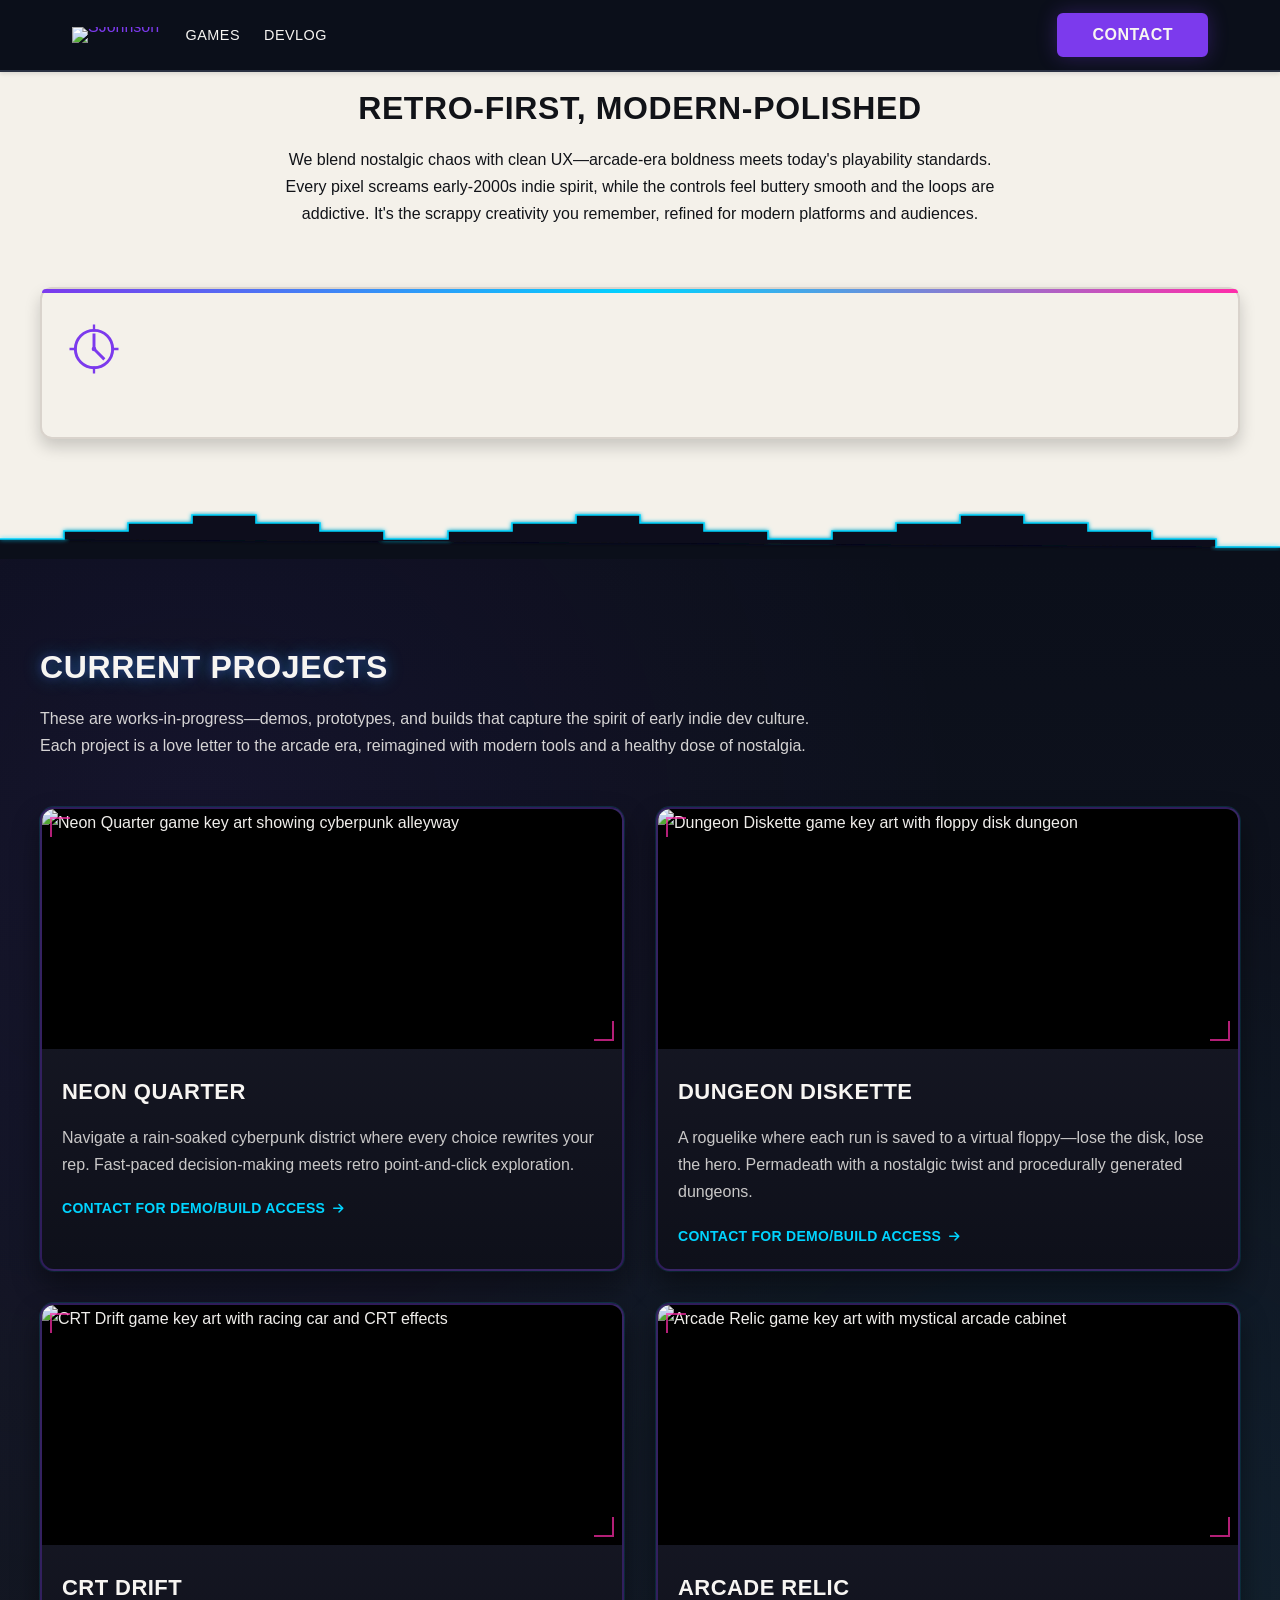
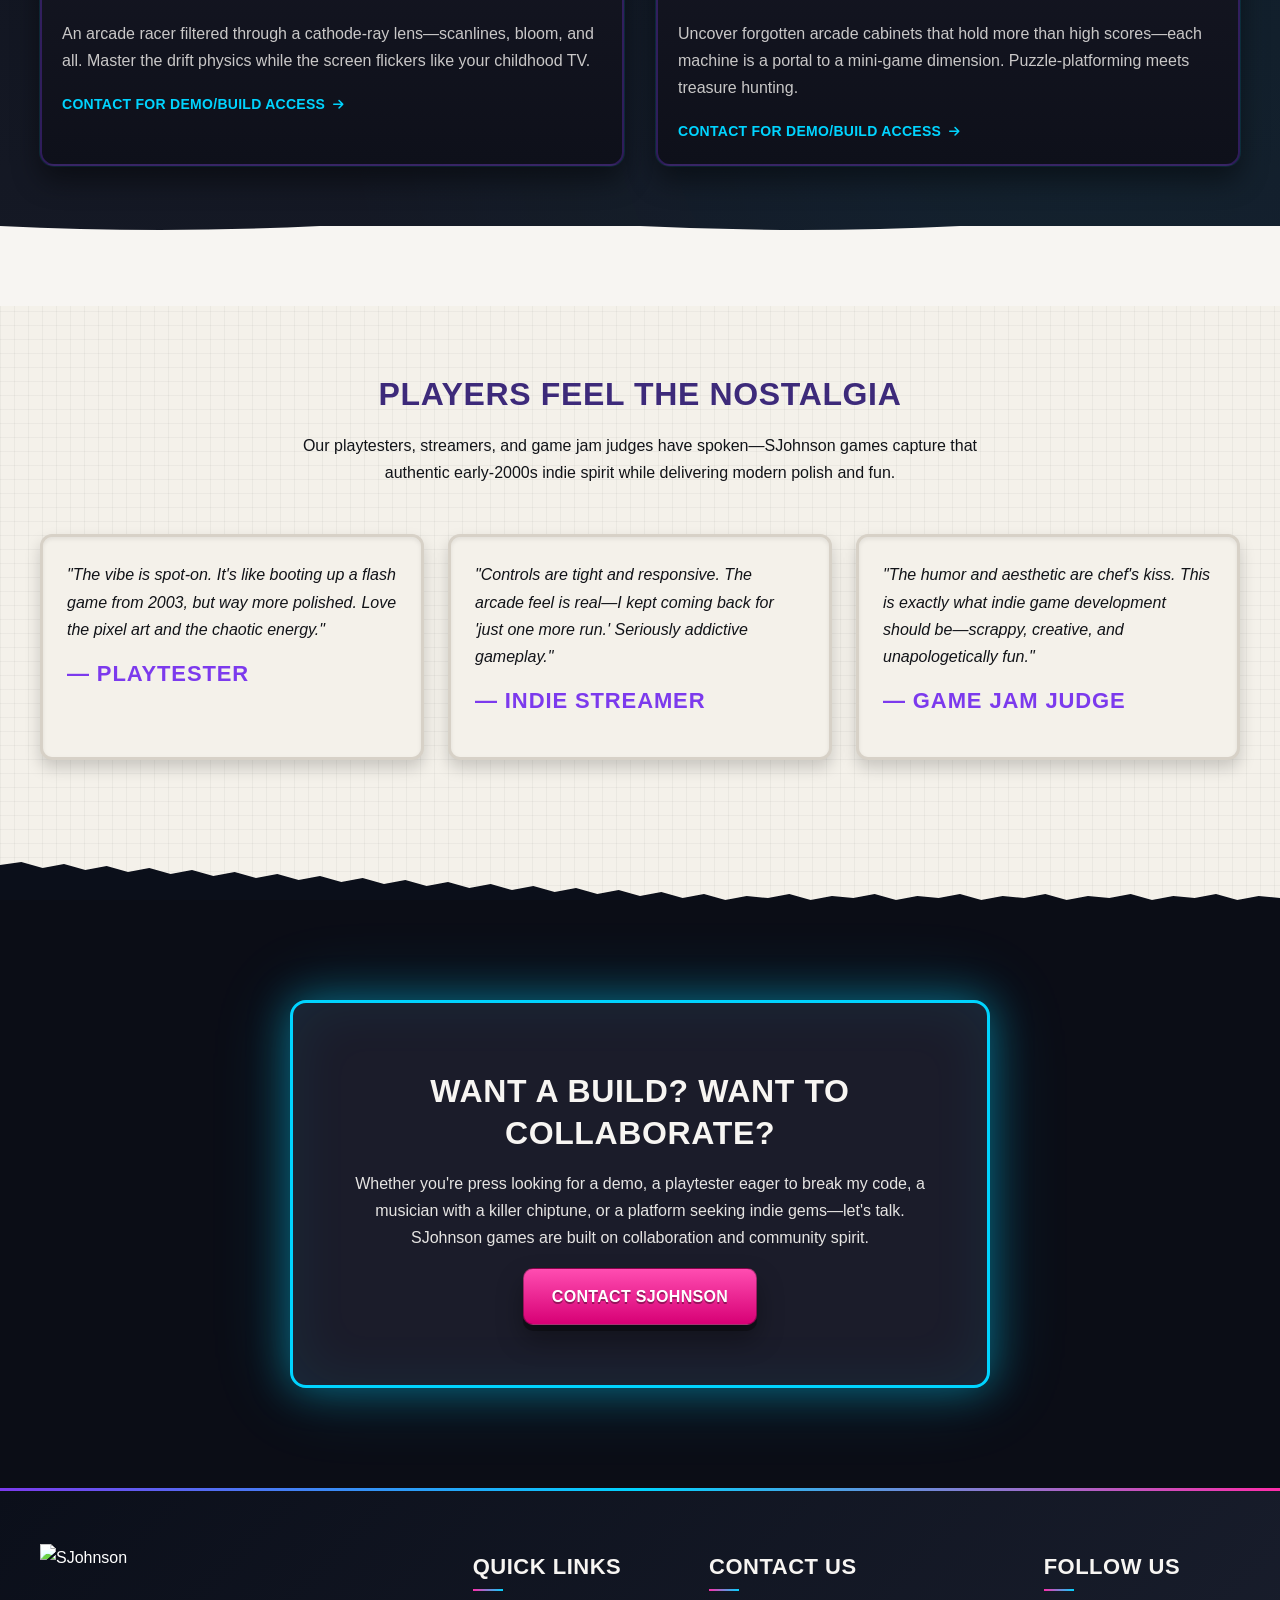
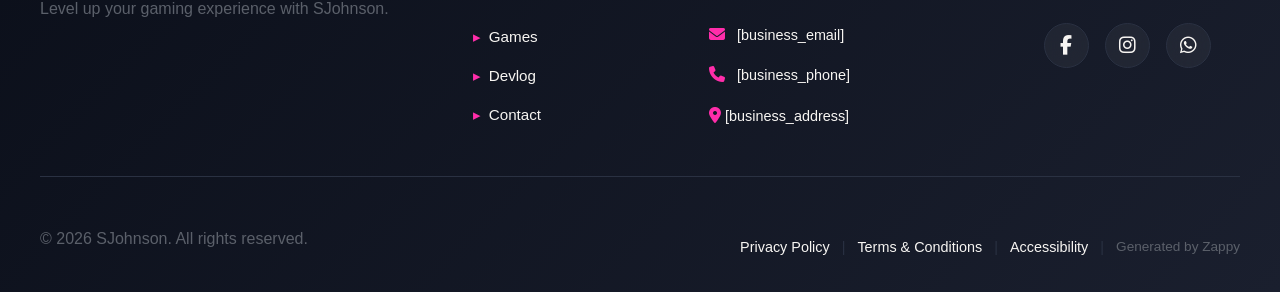
==== commit d2aa83f2: "Background sync: Progressive GitHub Sync" ====
--- a/index.html
+++ b/index.html
@@ -558,16 +558,16 @@
 
   <nav class="navbar">
   <button class="mobile-toggle" id="mobileToggle" aria-label="Menu">
-    <svg class="hamburger-icon" width="24" height="24" viewBox="0 0 24 24" fill="none">
+    <svg class="hamburger-icon" width="24" height="24" viewbox="0 0 24 24" fill="none">
       <path d="M3 12h18M3 6h18M3 18h18" stroke="currentColor" stroke-width="2" stroke-linecap="round"></path>
     </svg>
-    <svg class="close-icon" width="24" height="24" viewBox="0 0 24 24" fill="none" style="display:none;">
+    <svg class="close-icon" width="24" height="24" viewbox="0 0 24 24" fill="none" style="display:none;">
       <path d="M18 6L6 18M6 6l12 12" stroke="currentColor" stroke-width="2" stroke-linecap="round"></path>
     </svg>
   </button>
   
   <button class="phone-header-btn" aria-label="Call">
-    <svg width="20" height="20" viewBox="0 0 24 24" fill="currentColor">
+    <svg width="20" height="20" viewbox="0 0 24 24" fill="currentColor">
       <path d="M22 16.92v3a2 2 0 0 1-2.18 2 19.79 19.79 0 0 1-8.63-3.07 19.5 19.5 0 0 1-6-6 19.79 19.79 0 0 1-3.07-8.67A2 2 0 0 1 4.11 2h3a2 2 0 0 1 2 1.72 12.84 12.84 0 0 0 .7 2.81 2 2 0 0 1-.45 2.11L8.09 9.91a16 16 0 0 0 6 6l1.27-1.27a2 2 0 0 1 2.11-.45 12.84 12.84 0 0 0 2.81.7A2 2 0 0 1 22 16.92z"></path>
     </svg>
   </button>
@@ -588,30 +588,7 @@
 </nav>
   
   <main>
-    <section class="home-Hero-section" data-layout-spec="Home-Hero" data-zappy-section="true" data-hero-type="fullscreen-scrim">
-  <div class="home-Hero-section__bg-wrapper" style="background-image: url('assets/site-home-hero-bg.webp');  background-size: cover; background-position: center;"></div>
-  <div class="home-Hero-section__scrim"></div>
-  
-  <div class="home-Hero-section__content-container">
-    <div class="home-Hero-section__card">
-      <div class="home-Hero-section__status-badge">
-        <span class="home-Hero-section__status-icon">●</span>
-        <h3>New Build Drops Regularly</h3>
-      </div>
-      
-      <h1>Indie Games,<br>Built Like It's 2003</h1>
-      
-      <p>Embracing the scrappy, creative spirit of early-internet game development with retro arcade aesthetics and nostalgic pixel-perfect passion.</p>
-      
-      <div class="home-Hero-section__cta-row">
-        <a href="/games" class="home-Hero-section__btn home-Hero-section__btn--primary">Explore Games</a>
-        <a href="/contact" class="home-Hero-section__btn home-Hero-section__btn--secondary">Get in Touch</a>
-      </div>
-    </div>
-  </div>
-  
-  <div class="home-Hero-section__scan-lines" aria-hidden="true"></div>
-</section>
+    
 
 <section class="home-features-section" data-layout-spec="Home-features" id="zappy-section-1" style="background-image: linear-gradient(rgba(0, 0, 0, 0), rgba(0, 0, 0, 0)), url(&quot;assets/business-general-hero-upload-1772401972704.webp&quot;); --zappy-bg-overlay: rgba(0, 0, 0, 0); --zappy-bg-image: url(&quot;assets/business-general-hero-upload-1772401972704.webp&quot;); background-size: cover; background-position: center center; background-repeat: no-repeat; position: relative; overflow: hidden; --zappy-bg-color: #f4f1ea;" data-zappy-bg-type="image" data-zappy-bg-color="#f4f1ea" data-zappy-bg-image="assets/business-general-hero-upload-1772401972704.webp" data-zappy-bg-overlay-color="#000000" data-zappy-bg-overlay-opacity="0" data-zappy-bg-video-type="" data-zappy-bg-video-url="">
   <div class="home-features-container">
@@ -622,26 +599,26 @@
 
     <article class="home-features-card">
         <div class="home-features-card-accent"></div>
-        <svg data-element-type="icon" data-icon-type="svg" class="home-features-card-icon" viewBox="0 0 48 48" fill="none" xmlns="http://www.w3.org/2000/svg">
+        <svg data-element-type="icon" data-icon-type="svg" class="home-features-card-icon" viewbox="0 0 48 48" fill="none" xmlns="http://www.w3.org/2000/svg">
           <circle cx="24" cy="24" r="16" stroke="currentColor" stroke-width="2.5" fill="none"></circle>
           <path d="M24 12 L24 24 L32 32" stroke="currentColor" stroke-width="2.5" stroke-linecap="square"></path>
           <path d="M8 24 L4 24 M44 24 L40 24 M24 8 L24 4 M24 44 L24 40" stroke="currentColor" stroke-width="2" stroke-linecap="square"></path>
           <circle cx="24" cy="24" r="2" fill="currentColor"></circle>
         </svg>
-        <h3>Playable, Shareable, Memorable</h3>
-        <p>Tight gameplay loops that hook you in seconds, quick downloads for instant gratification, and streamer-friendly moments that create viral clips. Built by a video game developer who knows what makes games stick—and what makes them spread.</p>
+        
+        
       </article>
   </div>
 
   <div class="home-features-divider-wrapper">
-    <svg data-no-icon-edit="true" aria-hidden="true" viewBox="0 0 1200 60" preserveAspectRatio="none" xmlns="http://www.w3.org/2000/svg">
+    <svg data-no-icon-edit="true" aria-hidden="true" viewbox="0 0 1200 60" preserveaspectratio="none" xmlns="http://www.w3.org/2000/svg">
       <defs>
         <filter id="home-features-glow">
-          <feGaussianBlur stdDeviation="2" result="coloredBlur"></feGaussianBlur>
-          <feMerge>
-            <feMergeNode in="coloredBlur"></feMergeNode>
-            <feMergeNode in="SourceGraphic"></feMergeNode>
-          </feMerge>
+          <fegaussianblur stddeviation="2" result="coloredBlur"></fegaussianblur>
+          <femerge>
+            <femergenode in="coloredBlur"></femergenode>
+            <femergenode in="SourceGraphic"></femergenode>
+          </femerge>
         </filter>
       </defs>
       <path d="M0,60 L0,40 L60,40 L60,32 L120,32 L120,24 L180,24 L180,16 L240,16 L240,24 L300,24 L300,32 L360,32 L360,40 L420,40 L420,32 L480,32 L480,24 L540,24 L540,16 L600,16 L600,24 L660,24 L660,32 L720,32 L720,40 L780,40 L780,32 L840,32 L840,24 L900,24 L900,16 L960,16 L960,24 L1020,24 L1020,32 L1080,32 L1080,40 L1140,40 L1140,48 L1200,48 L1200,60 Z" fill="var(--bg-dark)"></path>
@@ -713,13 +690,13 @@
   </div>
 
   <div class="home-portfolio-divider-wrapper">
-    <svg data-no-icon-edit="true" aria-hidden="true" viewBox="0 0 1200 80" preserveAspectRatio="none" xmlns="http://www.w3.org/2000/svg">
+    <svg data-no-icon-edit="true" aria-hidden="true" viewbox="0 0 1200 80" preserveaspectratio="none" xmlns="http://www.w3.org/2000/svg">
       <defs>
-        <linearGradient id="home-portfolio-crt-gradient" x1="0%" y1="0%" x2="0%" y2="100%">
+        <lineargradient id="home-portfolio-crt-gradient" x1="0%" y1="0%" x2="0%" y2="100%">
           <stop offset="0%" style="stop-color:#0B0F1A;stop-opacity:1"></stop>
           <stop offset="50%" style="stop-color:#1A1F2E;stop-opacity:0.6"></stop>
           <stop offset="100%" style="stop-color:#F7F5F2;stop-"></stop>
-        </linearGradient>
+        </lineargradient>
       </defs>
       <path d="M0,80 L0,0 Q150,8 300,0 T600,0 Q750,8 900,0 T1200,0 L1200,80 Z" fill="var(--bg-light)"></path>
     </svg>
@@ -752,7 +729,7 @@
   </div>
   
   <div class="testimonials-divider-wrapper">
-    <svg data-no-icon-edit="true" aria-hidden="true" viewBox="0 0 1200 80" preserveAspectRatio="none" xmlns="http://www.w3.org/2000/svg">
+    <svg data-no-icon-edit="true" aria-hidden="true" viewbox="0 0 1200 80" preserveaspectratio="none" xmlns="http://www.w3.org/2000/svg">
       <path d="M0,80 L0,45 L20,42 L40,48 L60,44 L80,50 L100,46 L120,52 L140,48 L160,54 L180,50 L200,56 L220,52 L240,58 L260,54 L280,60 L300,56 L320,62 L340,58 L360,64 L380,60 L400,66 L420,62 L440,68 L460,64 L480,70 L500,66 L520,72 L540,68 L560,74 L580,70 L600,76 L620,72 L640,78 L660,74 L680,80 L700,76 L720,78 L740,74 L760,80 L780,76 L800,78 L820,74 L840,80 L860,76 L880,78 L900,74 L920,80 L940,76 L960,78 L980,74 L1000,80 L1020,76 L1040,78 L1060,74 L1080,80 L1100,76 L1120,78 L1140,74 L1160,80 L1180,76 L1200,78 L1200,80 Z" fill="var(--bg-dark)"></path>
     </svg>
   </div>
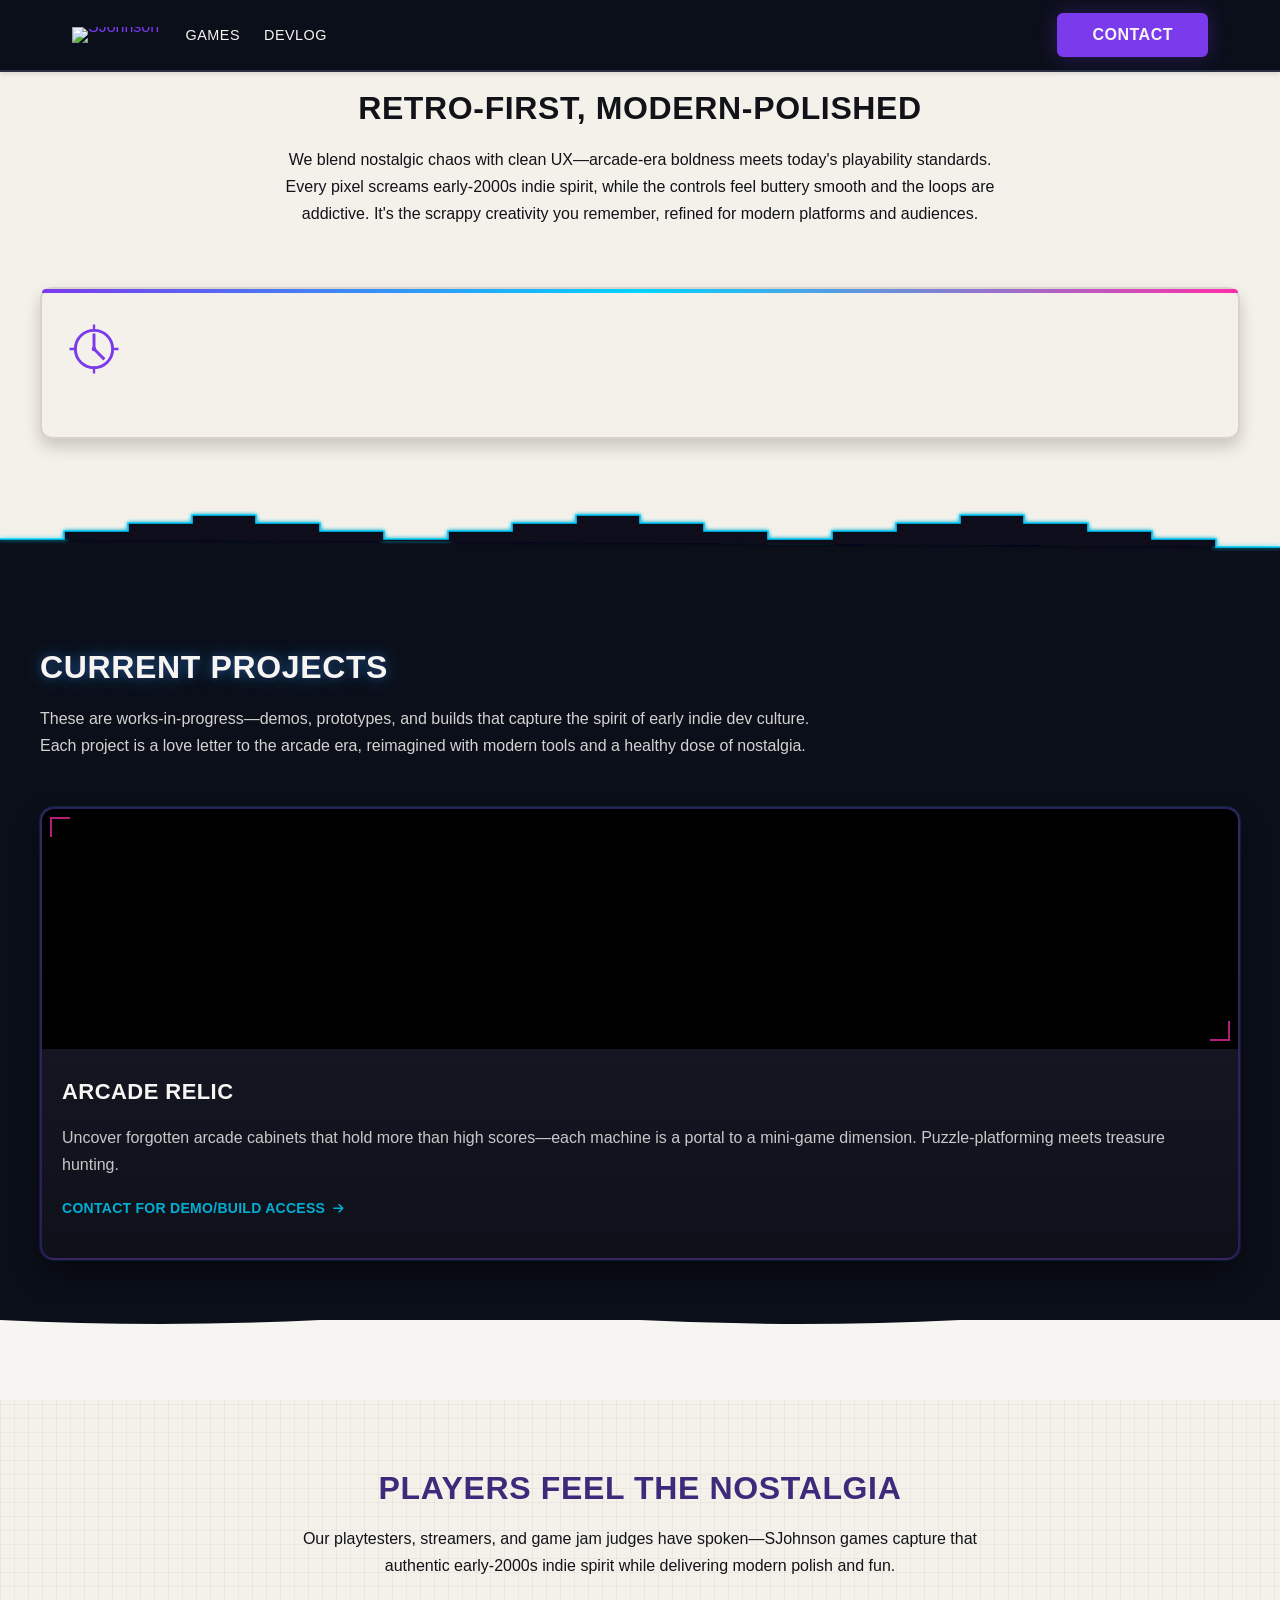
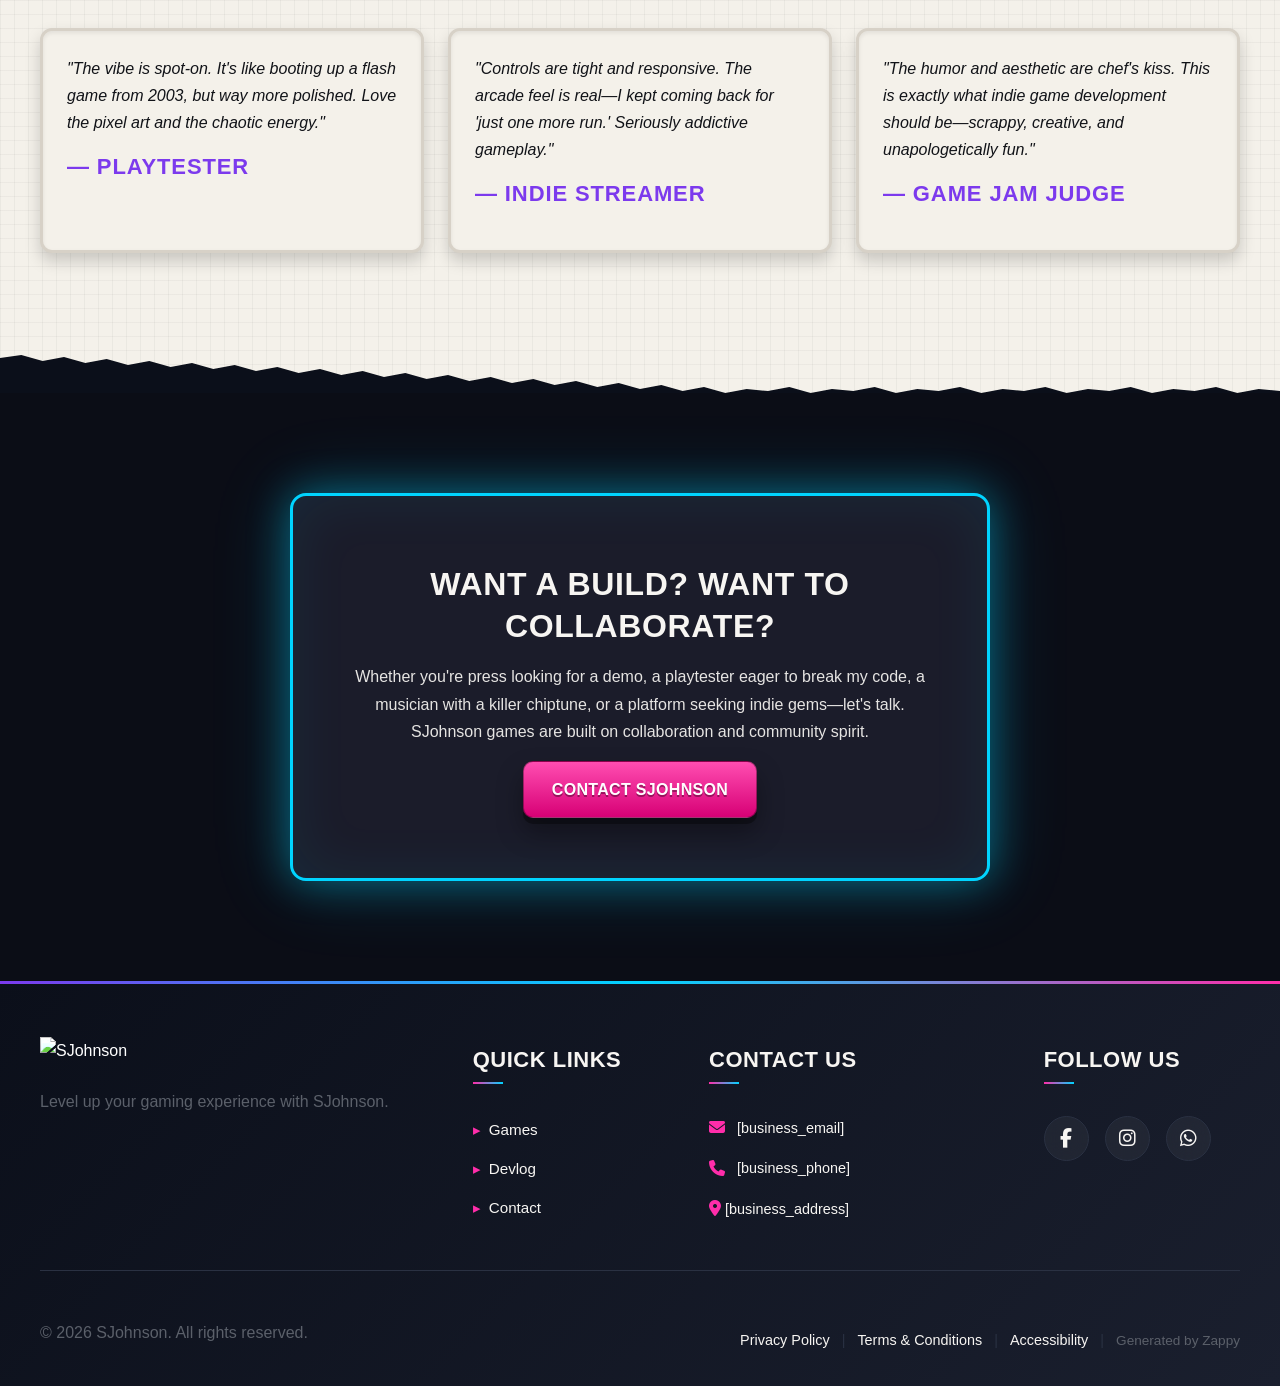
==== commit e7a9c77c: "Background sync: Progressive GitHub Sync" ====
--- a/index.html
+++ b/index.html
@@ -558,17 +558,17 @@
 
   <nav class="navbar">
   <button class="mobile-toggle" id="mobileToggle" aria-label="Menu">
-    <svg class="hamburger-icon" width="24" height="24" viewbox="0 0 24 24" fill="none">
-      <path d="M3 12h18M3 6h18M3 18h18" stroke="currentColor" stroke-width="2" stroke-linecap="round"></path>
+    <svg class="hamburger-icon" width="24" height="24" viewBox="0 0 24 24" fill="none">
+      <path d="M3 12h18M3 6h18M3 18h18" stroke="currentColor" stroke-width="2" stroke-linecap="round"/>
     </svg>
-    <svg class="close-icon" width="24" height="24" viewbox="0 0 24 24" fill="none" style="display:none;">
-      <path d="M18 6L6 18M6 6l12 12" stroke="currentColor" stroke-width="2" stroke-linecap="round"></path>
+    <svg class="close-icon" width="24" height="24" viewBox="0 0 24 24" fill="none" style="display:none;">
+      <path d="M18 6L6 18M6 6l12 12" stroke="currentColor" stroke-width="2" stroke-linecap="round"/>
     </svg>
   </button>
   
   <button class="phone-header-btn" aria-label="Call">
-    <svg width="20" height="20" viewbox="0 0 24 24" fill="currentColor">
-      <path d="M22 16.92v3a2 2 0 0 1-2.18 2 19.79 19.79 0 0 1-8.63-3.07 19.5 19.5 0 0 1-6-6 19.79 19.79 0 0 1-3.07-8.67A2 2 0 0 1 4.11 2h3a2 2 0 0 1 2 1.72 12.84 12.84 0 0 0 .7 2.81 2 2 0 0 1-.45 2.11L8.09 9.91a16 16 0 0 0 6 6l1.27-1.27a2 2 0 0 1 2.11-.45 12.84 12.84 0 0 0 2.81.7A2 2 0 0 1 22 16.92z"></path>
+    <svg width="20" height="20" viewBox="0 0 24 24" fill="currentColor">
+      <path d="M22 16.92v3a2 2 0 0 1-2.18 2 19.79 19.79 0 0 1-8.63-3.07 19.5 19.5 0 0 1-6-6 19.79 19.79 0 0 1-3.07-8.67A2 2 0 0 1 4.11 2h3a2 2 0 0 1 2 1.72 12.84 12.84 0 0 0 .7 2.81 2 2 0 0 1-.45 2.11L8.09 9.91a16 16 0 0 0 6 6l1.27-1.27a2 2 0 0 1 2.11-.45 12.84 12.84 0 0 0 2.81.7A2 2 0 0 1 22 16.92z"/>
     </svg>
   </button>
   
@@ -590,7 +590,7 @@
   <main>
     
 
-<section class="home-features-section" data-layout-spec="Home-features" id="zappy-section-1" style="background-image: linear-gradient(rgba(0, 0, 0, 0), rgba(0, 0, 0, 0)), url(&quot;assets/business-general-hero-upload-1772401972704.webp&quot;); --zappy-bg-overlay: rgba(0, 0, 0, 0); --zappy-bg-image: url(&quot;assets/business-general-hero-upload-1772401972704.webp&quot;); background-size: cover; background-position: center center; background-repeat: no-repeat; position: relative; overflow: hidden; --zappy-bg-color: #f4f1ea;" data-zappy-bg-type="image" data-zappy-bg-color="#f4f1ea" data-zappy-bg-image="assets/business-general-hero-upload-1772401972704.webp" data-zappy-bg-overlay-color="#000000" data-zappy-bg-overlay-opacity="0" data-zappy-bg-video-type="" data-zappy-bg-video-url="">
+<section class="home-features-section" data-layout-spec="Home-features" id="zappy-section-1" style="background-image: linear-gradient(rgba(0, 0, 0, 0), rgba(0, 0, 0, 0)), url(&quot;assets/business-general-hero-upload-1772401972704.webp&quot;); --zappy-bg-overlay: rgba(0, 0, 0, 0); --zappy-bg-image: url(&quot;assets/business-general-hero-upload-1772401972704.webp&quot;); background-size: cover; background-position: center center; background-repeat: no-repeat; position: relative; overflow: hidden; --zappy-bg-color: #f4f1ea;" data-zappy-bg-type="image" data-zappy-bg-color="#f4f1ea" data-zappy-bg-image="assets/business-general-hero-upload-1772401972704.webp" data-zappy-bg-overlay-color="#000000" data-zappy-bg-overlay-opacity="0" data-zappy-bg-video-type data-zappy-bg-video-url>
   <div class="home-features-container">
     <div class="home-features-intro">
       <h2>Retro-first, modern-polished</h2>
@@ -599,11 +599,11 @@
 
     <article class="home-features-card">
         <div class="home-features-card-accent"></div>
-        <svg data-element-type="icon" data-icon-type="svg" class="home-features-card-icon" viewbox="0 0 48 48" fill="none" xmlns="http://www.w3.org/2000/svg">
-          <circle cx="24" cy="24" r="16" stroke="currentColor" stroke-width="2.5" fill="none"></circle>
-          <path d="M24 12 L24 24 L32 32" stroke="currentColor" stroke-width="2.5" stroke-linecap="square"></path>
-          <path d="M8 24 L4 24 M44 24 L40 24 M24 8 L24 4 M24 44 L24 40" stroke="currentColor" stroke-width="2" stroke-linecap="square"></path>
-          <circle cx="24" cy="24" r="2" fill="currentColor"></circle>
+        <svg data-element-type="icon" data-icon-type="svg" class="home-features-card-icon" viewBox="0 0 48 48" fill="none" xmlns="http://www.w3.org/2000/svg">
+          <circle cx="24" cy="24" r="16" stroke="currentColor" stroke-width="2.5" fill="none"/>
+          <path d="M24 12 L24 24 L32 32" stroke="currentColor" stroke-width="2.5" stroke-linecap="square"/>
+          <path d="M8 24 L4 24 M44 24 L40 24 M24 8 L24 4 M24 44 L24 40" stroke="currentColor" stroke-width="2" stroke-linecap="square"/>
+          <circle cx="24" cy="24" r="2" fill="currentColor"/>
         </svg>
         
         
@@ -611,94 +611,53 @@
   </div>
 
   <div class="home-features-divider-wrapper">
-    <svg data-no-icon-edit="true" aria-hidden="true" viewbox="0 0 1200 60" preserveaspectratio="none" xmlns="http://www.w3.org/2000/svg">
+    <svg data-no-icon-edit="true" aria-hidden="true" viewBox="0 0 1200 60" preserveAspectRatio="none" xmlns="http://www.w3.org/2000/svg">
       <defs>
         <filter id="home-features-glow">
-          <fegaussianblur stddeviation="2" result="coloredBlur"></fegaussianblur>
-          <femerge>
-            <femergenode in="coloredBlur"></femergenode>
-            <femergenode in="SourceGraphic"></femergenode>
-          </femerge>
+          <feGaussianBlur stdDeviation="2" result="coloredBlur"/>
+          <feMerge>
+            <feMergeNode in="coloredBlur"/>
+            <feMergeNode in="SourceGraphic"/>
+          </feMerge>
         </filter>
       </defs>
-      <path d="M0,60 L0,40 L60,40 L60,32 L120,32 L120,24 L180,24 L180,16 L240,16 L240,24 L300,24 L300,32 L360,32 L360,40 L420,40 L420,32 L480,32 L480,24 L540,24 L540,16 L600,16 L600,24 L660,24 L660,32 L720,32 L720,40 L780,40 L780,32 L840,32 L840,24 L900,24 L900,16 L960,16 L960,24 L1020,24 L1020,32 L1080,32 L1080,40 L1140,40 L1140,48 L1200,48 L1200,60 Z" fill="var(--bg-dark)"></path>
-      <path d="M0,40 L60,40 L60,32 L120,32 L120,24 L180,24 L180,16 L240,16 L240,24 L300,24 L300,32 L360,32 L360,40 L420,40 L420,32 L480,32 L480,24 L540,24 L540,16 L600,16 L600,24 L660,24 L660,32 L720,32 L720,40 L780,40 L780,32 L840,32 L840,24 L900,24 L900,16 L960,16 L960,24 L1020,24 L1020,32 L1080,32 L1080,40 L1140,40 L1140,48 L1200,48" stroke="var(--secondary)" stroke-width="1.5" fill="var(--bg-dark)" filter="url(#home-features-glow)"></path>
+      <path d="M0,60 L0,40 L60,40 L60,32 L120,32 L120,24 L180,24 L180,16 L240,16 L240,24 L300,24 L300,32 L360,32 L360,40 L420,40 L420,32 L480,32 L480,24 L540,24 L540,16 L600,16 L600,24 L660,24 L660,32 L720,32 L720,40 L780,40 L780,32 L840,32 L840,24 L900,24 L900,16 L960,16 L960,24 L1020,24 L1020,32 L1080,32 L1080,40 L1140,40 L1140,48 L1200,48 L1200,60 Z" fill="var(--bg-dark)"/>
+      <path d="M0,40 L60,40 L60,32 L120,32 L120,24 L180,24 L180,16 L240,16 L240,24 L300,24 L300,32 L360,32 L360,40 L420,40 L420,32 L480,32 L480,24 L540,24 L540,16 L600,16 L600,24 L660,24 L660,32 L720,32 L720,40 L780,40 L780,32 L840,32 L840,24 L900,24 L900,16 L960,16 L960,24 L1020,24 L1020,32 L1080,32 L1080,40 L1140,40 L1140,48 L1200,48" stroke="var(--secondary)" stroke-width="1.5" fill="var(--bg-dark)" filter="url(#home-features-glow)"/>
     </svg>
   </div>
 </section>
 
-<section class="home-portfolio-section" data-layout-spec="Home-portfolio">
+<section class="home-portfolio-section" data-layout-spec="Home-portfolio" id="zappy-section-2" style="background-image: linear-gradient(rgba(0, 0, 0, 0), rgba(0, 0, 0, 0)), url(&quot;assets/business-general-hero-upload-1772402133727.webp&quot;); --zappy-bg-overlay: rgba(0, 0, 0, 0); --zappy-bg-image: url(&quot;assets/business-general-hero-upload-1772402133727.webp&quot;); background-size: cover; background-position: center center; background-repeat: no-repeat; position: relative; overflow: hidden; --zappy-bg-color: #0b0f1a;" data-zappy-bg-type="image" data-zappy-bg-color="#0b0f1a" data-zappy-bg-image="assets/business-general-hero-upload-1772402133727.webp" data-zappy-bg-overlay-color="#000000" data-zappy-bg-overlay-opacity="0" data-zappy-bg-video-type data-zappy-bg-video-url>
   <div class="home-portfolio-container">
     <div class="home-portfolio-intro">
-      <h2>Current Projects</h2>
+      <h2 style>Current Projects</h2>
       <p>These are works-in-progress—demos, prototypes, and builds that capture the spirit of early indie dev culture. Each project is a love letter to the arcade era, reimagined with modern tools and a healthy dose of nostalgia.</p>
     </div>
 
-    <div class="home-portfolio-grid">
-      <article class="home-portfolio-card">
+    <article class="home-portfolio-card">
         <div class="home-portfolio-card-image-wrapper">
-          <img data-placeholder="home-portfolio-image-1" data-context="Neon Quarter game key art: a cyberpunk alleyway bathed in electric pink and cyan neon signs, pixel art style with high contrast, arcade game poster aesthetic, retro gaming vibe, 8-bit inspired but detailed" width="600" height="400" src="/assets/site-home-portfolio-image-1.webp" alt="Neon Quarter game key art showing cyberpunk alleyway">
-          <div class="home-portfolio-card-corner home-portfolio-card-corner-tl"></div>
-          <div class="home-portfolio-card-corner home-portfolio-card-corner-br"></div>
-        </div>
-        <div class="home-portfolio-card-content">
-          <h3>Neon Quarter</h3>
-          <p>Navigate a rain-soaked cyberpunk district where every choice rewrites your rep. Fast-paced decision-making meets retro point-and-click exploration.</p>
-          <a href="/contact" class="home-portfolio-card-link">Contact for demo/build access <i class="fas fa-arrow-right" data-element-type="icon" data-icon-type="fontawesome"></i></a>
-        </div>
-      </article>
-
-      <article class="home-portfolio-card">
-        <div class="home-portfolio-card-image-wrapper">
-          <img data-placeholder="home-portfolio-image-2" data-context="Dungeon Diskette game key art: a floppy disk transforming into a fantasy dungeon entrance, pixel art style, purple and magenta color scheme, arcade game poster aesthetic, retro computing meets fantasy RPG" width="600" height="400" src="/assets/site-home-portfolio-image-2.webp" alt="Dungeon Diskette game key art with floppy disk dungeon">
-          <div class="home-portfolio-card-corner home-portfolio-card-corner-tl"></div>
-          <div class="home-portfolio-card-corner home-portfolio-card-corner-br"></div>
-        </div>
-        <div class="home-portfolio-card-content">
-          <h3>Dungeon Diskette</h3>
-          <p>A roguelike where each run is saved to a virtual floppy—lose the disk, lose the hero. Permadeath with a nostalgic twist and procedurally generated dungeons.</p>
-          <a href="/contact" class="home-portfolio-card-link">Contact for demo/build access <i class="fas fa-arrow-right" data-element-type="icon" data-icon-type="fontawesome"></i></a>
-        </div>
-      </article>
-
-      <article class="home-portfolio-card">
-        <div class="home-portfolio-card-image-wrapper">
-          <img data-placeholder="home-portfolio-image-3" data-context="CRT Drift game key art: a retro race car drifting with scanline CRT screen effects, vibrant cyan and hot pink trails, arcade racing game poster, 80s aesthetic with pixel art style" width="600" height="400" src="/assets/site-home-portfolio-image-3.webp" alt="CRT Drift game key art with racing car and CRT effects">
-          <div class="home-portfolio-card-corner home-portfolio-card-corner-tl"></div>
-          <div class="home-portfolio-card-corner home-portfolio-card-corner-br"></div>
-        </div>
-        <div class="home-portfolio-card-content">
-          <h3>CRT Drift</h3>
-          <p>An arcade racer filtered through a cathode-ray lens—scanlines, bloom, and all. Master the drift physics while the screen flickers like your childhood TV.</p>
-          <a href="/contact" class="home-portfolio-card-link">Contact for demo/build access <i class="fas fa-arrow-right" data-element-type="icon" data-icon-type="fontawesome"></i></a>
-        </div>
-      </article>
-
-      <article class="home-portfolio-card">
-        <div class="home-portfolio-card-image-wrapper">
-          <img data-placeholder="home-portfolio-image-4" data-context="Arcade Relic game key art: an ancient arcade cabinet glowing with mysterious power, pixel art style, purple and cyan mystical energy, treasure hunter meets retro gaming, adventure game poster aesthetic" width="600" height="400" src="/assets/site-home-portfolio-image-4.webp" alt="Arcade Relic game key art with mystical arcade cabinet">
+          
           <div class="home-portfolio-card-corner home-portfolio-card-corner-tl"></div>
           <div class="home-portfolio-card-corner home-portfolio-card-corner-br"></div>
         </div>
         <div class="home-portfolio-card-content">
           <h3>Arcade Relic</h3>
           <p>Uncover forgotten arcade cabinets that hold more than high scores—each machine is a portal to a mini-game dimension. Puzzle-platforming meets treasure hunting.</p>
-          <a href="/contact" class="home-portfolio-card-link">Contact for demo/build access <i class="fas fa-arrow-right" data-element-type="icon" data-icon-type="fontawesome"></i></a>
-        </div>
+          <p class="zappy-editable"><a href="/contact" class="home-portfolio-card-link">Contact for demo/build access <i class="fas fa-arrow-right" data-element-type="icon" data-icon-type="fontawesome"></i></a>
+        </p></div>
       </article>
-    </div>
   </div>
 
   <div class="home-portfolio-divider-wrapper">
-    <svg data-no-icon-edit="true" aria-hidden="true" viewbox="0 0 1200 80" preserveaspectratio="none" xmlns="http://www.w3.org/2000/svg">
+    <svg data-no-icon-edit="true" aria-hidden="true" viewBox="0 0 1200 80" preserveAspectRatio="none" xmlns="http://www.w3.org/2000/svg">
       <defs>
-        <lineargradient id="home-portfolio-crt-gradient" x1="0%" y1="0%" x2="0%" y2="100%">
-          <stop offset="0%" style="stop-color:#0B0F1A;stop-opacity:1"></stop>
-          <stop offset="50%" style="stop-color:#1A1F2E;stop-opacity:0.6"></stop>
-          <stop offset="100%" style="stop-color:#F7F5F2;stop-"></stop>
-        </lineargradient>
+        <linearGradient id="home-portfolio-crt-gradient" x1="0%" y1="0%" x2="0%" y2="100%">
+          <stop offset="0%" style="stop-color:#0B0F1A;stop-opacity:1"/>
+          <stop offset="50%" style="stop-color:#1A1F2E;stop-opacity:0.6"/>
+          <stop offset="100%" style="stop-color:#F7F5F2;stop-"/>
+        </linearGradient>
       </defs>
-      <path d="M0,80 L0,0 Q150,8 300,0 T600,0 Q750,8 900,0 T1200,0 L1200,80 Z" fill="var(--bg-light)"></path>
+      <path d="M0,80 L0,0 Q150,8 300,0 T600,0 Q750,8 900,0 T1200,0 L1200,80 Z" fill="var(--bg-light)"/>
     </svg>
   </div>
 </section>
@@ -729,8 +688,8 @@
   </div>
   
   <div class="testimonials-divider-wrapper">
-    <svg data-no-icon-edit="true" aria-hidden="true" viewbox="0 0 1200 80" preserveaspectratio="none" xmlns="http://www.w3.org/2000/svg">
-      <path d="M0,80 L0,45 L20,42 L40,48 L60,44 L80,50 L100,46 L120,52 L140,48 L160,54 L180,50 L200,56 L220,52 L240,58 L260,54 L280,60 L300,56 L320,62 L340,58 L360,64 L380,60 L400,66 L420,62 L440,68 L460,64 L480,70 L500,66 L520,72 L540,68 L560,74 L580,70 L600,76 L620,72 L640,78 L660,74 L680,80 L700,76 L720,78 L740,74 L760,80 L780,76 L800,78 L820,74 L840,80 L860,76 L880,78 L900,74 L920,80 L940,76 L960,78 L980,74 L1000,80 L1020,76 L1040,78 L1060,74 L1080,80 L1100,76 L1120,78 L1140,74 L1160,80 L1180,76 L1200,78 L1200,80 Z" fill="var(--bg-dark)"></path>
+    <svg data-no-icon-edit="true" aria-hidden="true" viewBox="0 0 1200 80" preserveAspectRatio="none" xmlns="http://www.w3.org/2000/svg">
+      <path d="M0,80 L0,45 L20,42 L40,48 L60,44 L80,50 L100,46 L120,52 L140,48 L160,54 L180,50 L200,56 L220,52 L240,58 L260,54 L280,60 L300,56 L320,62 L340,58 L360,64 L380,60 L400,66 L420,62 L440,68 L460,64 L480,70 L500,66 L520,72 L540,68 L560,74 L580,70 L600,76 L620,72 L640,78 L660,74 L680,80 L700,76 L720,78 L740,74 L760,80 L780,76 L800,78 L820,74 L840,80 L860,76 L880,78 L900,74 L920,80 L940,76 L960,78 L980,74 L1000,80 L1020,76 L1040,78 L1060,74 L1080,80 L1100,76 L1120,78 L1140,74 L1160,80 L1180,76 L1200,78 L1200,80 Z" fill="var(--bg-dark)"/>
     </svg>
   </div>
 </section>
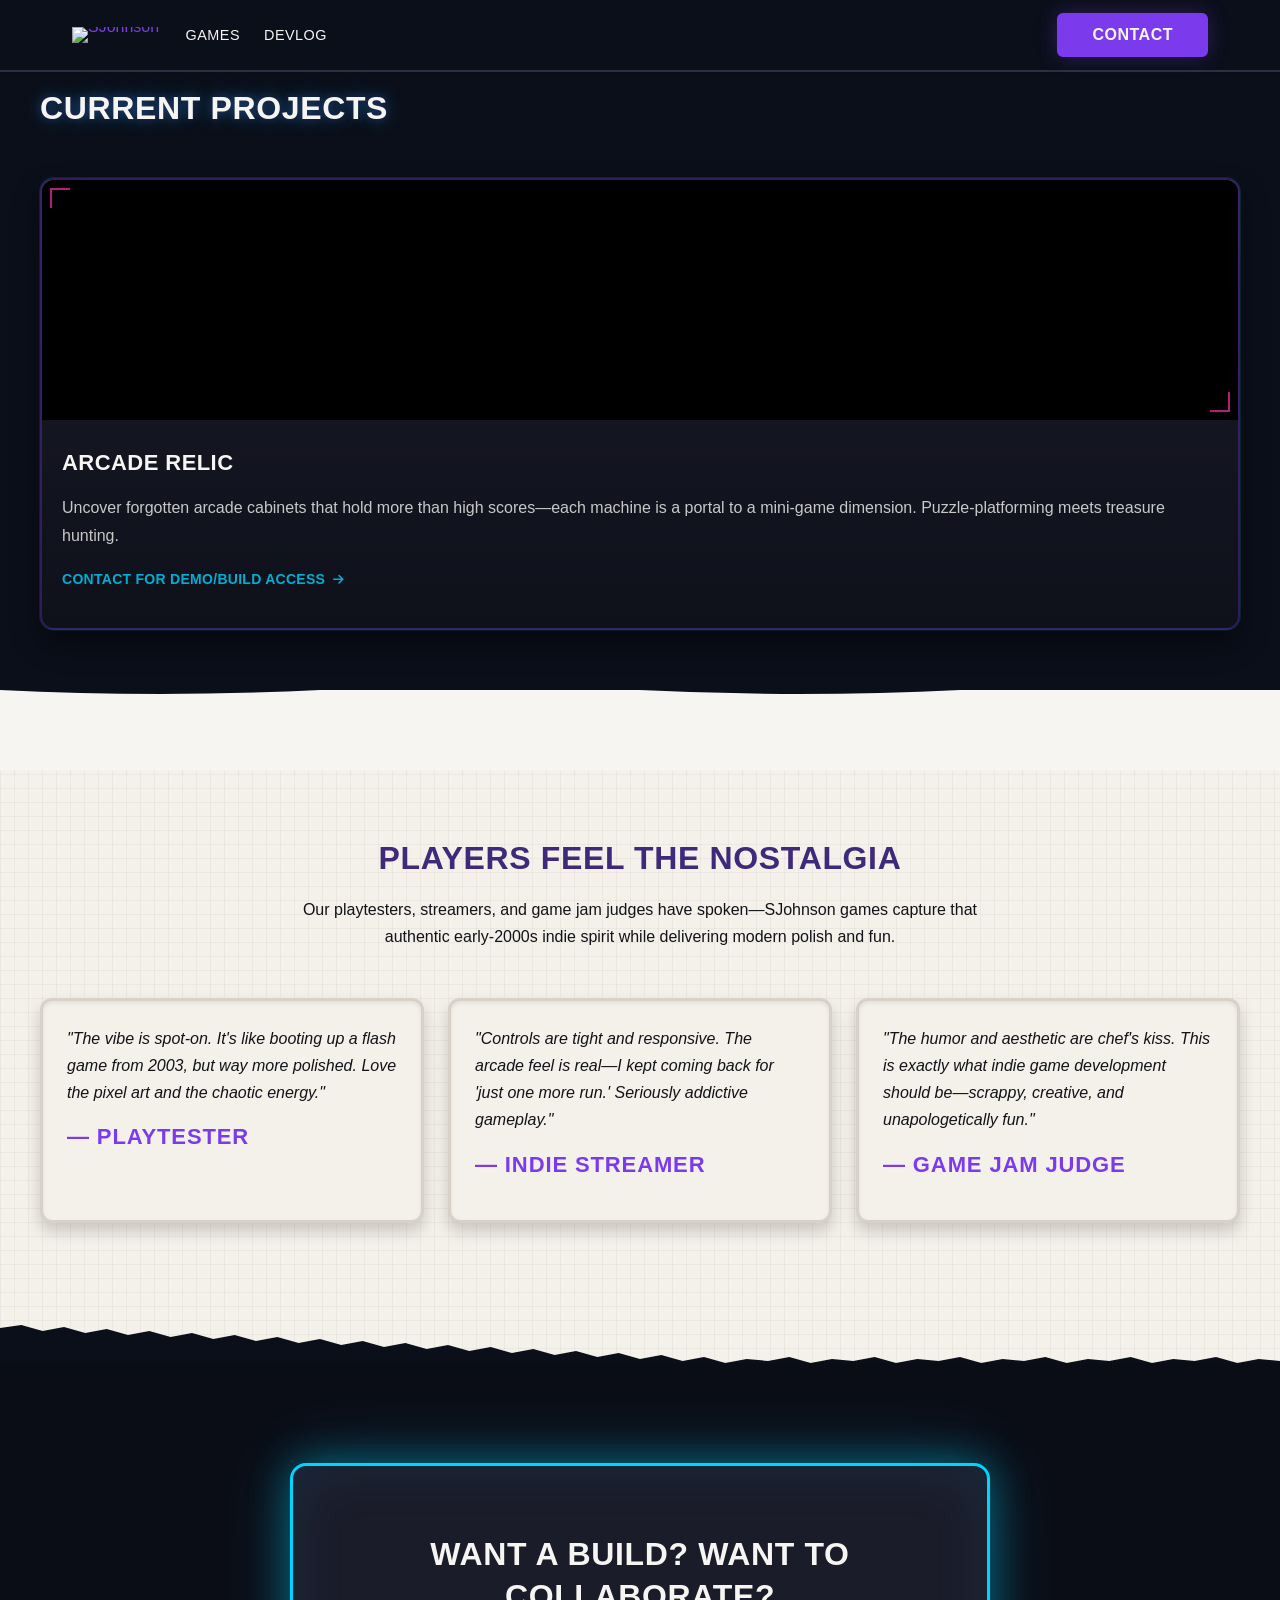
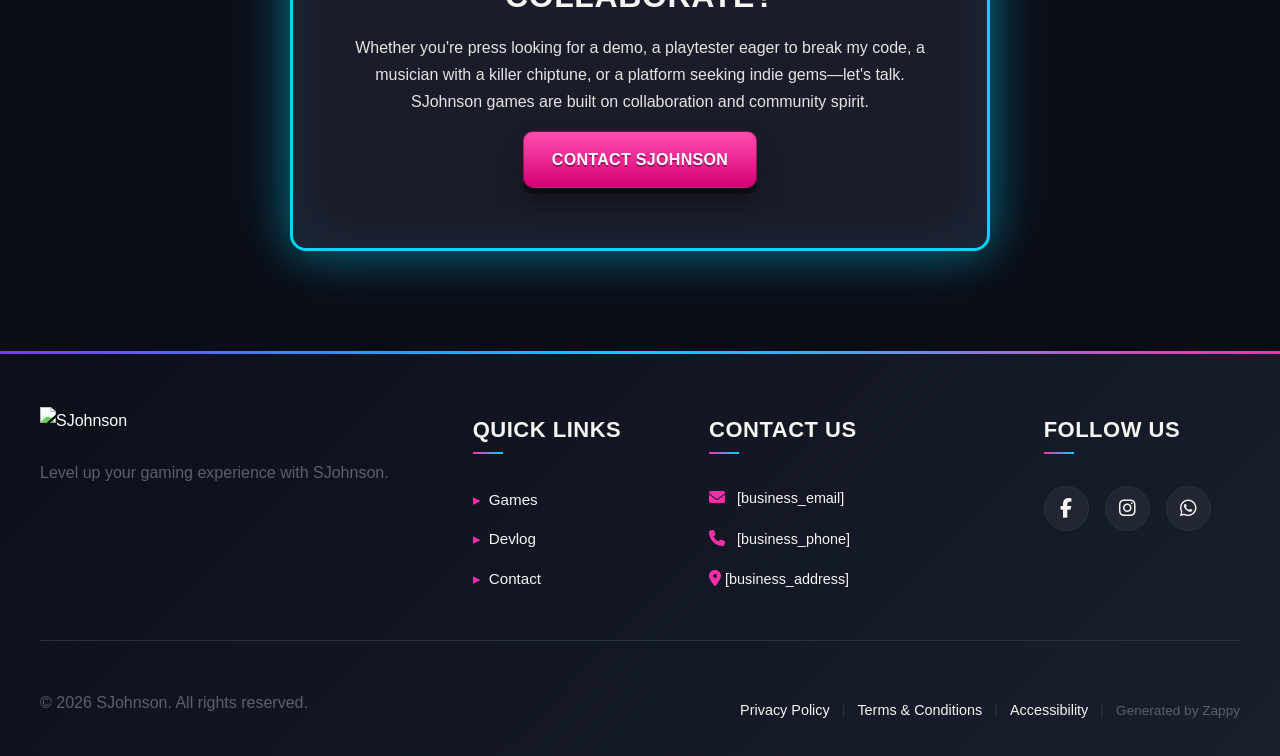
==== commit 518aa197: "Background sync: Progressive GitHub Sync" ====
--- a/index.html
+++ b/index.html
@@ -559,16 +559,16 @@
   <nav class="navbar">
   <button class="mobile-toggle" id="mobileToggle" aria-label="Menu">
     <svg class="hamburger-icon" width="24" height="24" viewBox="0 0 24 24" fill="none">
-      <path d="M3 12h18M3 6h18M3 18h18" stroke="currentColor" stroke-width="2" stroke-linecap="round"/>
+      <path d="M3 12h18M3 6h18M3 18h18" stroke="currentColor" stroke-width="2" stroke-linecap="round"></path>
     </svg>
     <svg class="close-icon" width="24" height="24" viewBox="0 0 24 24" fill="none" style="display:none;">
-      <path d="M18 6L6 18M6 6l12 12" stroke="currentColor" stroke-width="2" stroke-linecap="round"/>
+      <path d="M18 6L6 18M6 6l12 12" stroke="currentColor" stroke-width="2" stroke-linecap="round"></path>
     </svg>
   </button>
   
   <button class="phone-header-btn" aria-label="Call">
     <svg width="20" height="20" viewBox="0 0 24 24" fill="currentColor">
-      <path d="M22 16.92v3a2 2 0 0 1-2.18 2 19.79 19.79 0 0 1-8.63-3.07 19.5 19.5 0 0 1-6-6 19.79 19.79 0 0 1-3.07-8.67A2 2 0 0 1 4.11 2h3a2 2 0 0 1 2 1.72 12.84 12.84 0 0 0 .7 2.81 2 2 0 0 1-.45 2.11L8.09 9.91a16 16 0 0 0 6 6l1.27-1.27a2 2 0 0 1 2.11-.45 12.84 12.84 0 0 0 2.81.7A2 2 0 0 1 22 16.92z"/>
+      <path d="M22 16.92v3a2 2 0 0 1-2.18 2 19.79 19.79 0 0 1-8.63-3.07 19.5 19.5 0 0 1-6-6 19.79 19.79 0 0 1-3.07-8.67A2 2 0 0 1 4.11 2h3a2 2 0 0 1 2 1.72 12.84 12.84 0 0 0 .7 2.81 2 2 0 0 1-.45 2.11L8.09 9.91a16 16 0 0 0 6 6l1.27-1.27a2 2 0 0 1 2.11-.45 12.84 12.84 0 0 0 2.81.7A2 2 0 0 1 22 16.92z"></path>
     </svg>
   </button>
   
@@ -590,48 +590,13 @@
   <main>
     
 
-<section class="home-features-section" data-layout-spec="Home-features" id="zappy-section-1" style="background-image: linear-gradient(rgba(0, 0, 0, 0), rgba(0, 0, 0, 0)), url(&quot;assets/business-general-hero-upload-1772401972704.webp&quot;); --zappy-bg-overlay: rgba(0, 0, 0, 0); --zappy-bg-image: url(&quot;assets/business-general-hero-upload-1772401972704.webp&quot;); background-size: cover; background-position: center center; background-repeat: no-repeat; position: relative; overflow: hidden; --zappy-bg-color: #f4f1ea;" data-zappy-bg-type="image" data-zappy-bg-color="#f4f1ea" data-zappy-bg-image="assets/business-general-hero-upload-1772401972704.webp" data-zappy-bg-overlay-color="#000000" data-zappy-bg-overlay-opacity="0" data-zappy-bg-video-type data-zappy-bg-video-url>
-  <div class="home-features-container">
-    <div class="home-features-intro">
-      <h2>Retro-first, modern-polished</h2>
-      <p>We blend nostalgic chaos with clean UX—arcade-era boldness meets today's playability standards. Every pixel screams early-2000s indie spirit, while the controls feel buttery smooth and the loops are addictive. It's the scrappy creativity you remember, refined for modern platforms and audiences.</p>
-    </div>
-
-    <article class="home-features-card">
-        <div class="home-features-card-accent"></div>
-        <svg data-element-type="icon" data-icon-type="svg" class="home-features-card-icon" viewBox="0 0 48 48" fill="none" xmlns="http://www.w3.org/2000/svg">
-          <circle cx="24" cy="24" r="16" stroke="currentColor" stroke-width="2.5" fill="none"/>
-          <path d="M24 12 L24 24 L32 32" stroke="currentColor" stroke-width="2.5" stroke-linecap="square"/>
-          <path d="M8 24 L4 24 M44 24 L40 24 M24 8 L24 4 M24 44 L24 40" stroke="currentColor" stroke-width="2" stroke-linecap="square"/>
-          <circle cx="24" cy="24" r="2" fill="currentColor"/>
-        </svg>
-        
-        
-      </article>
-  </div>
-
-  <div class="home-features-divider-wrapper">
-    <svg data-no-icon-edit="true" aria-hidden="true" viewBox="0 0 1200 60" preserveAspectRatio="none" xmlns="http://www.w3.org/2000/svg">
-      <defs>
-        <filter id="home-features-glow">
-          <feGaussianBlur stdDeviation="2" result="coloredBlur"/>
-          <feMerge>
-            <feMergeNode in="coloredBlur"/>
-            <feMergeNode in="SourceGraphic"/>
-          </feMerge>
-        </filter>
-      </defs>
-      <path d="M0,60 L0,40 L60,40 L60,32 L120,32 L120,24 L180,24 L180,16 L240,16 L240,24 L300,24 L300,32 L360,32 L360,40 L420,40 L420,32 L480,32 L480,24 L540,24 L540,16 L600,16 L600,24 L660,24 L660,32 L720,32 L720,40 L780,40 L780,32 L840,32 L840,24 L900,24 L900,16 L960,16 L960,24 L1020,24 L1020,32 L1080,32 L1080,40 L1140,40 L1140,48 L1200,48 L1200,60 Z" fill="var(--bg-dark)"/>
-      <path d="M0,40 L60,40 L60,32 L120,32 L120,24 L180,24 L180,16 L240,16 L240,24 L300,24 L300,32 L360,32 L360,40 L420,40 L420,32 L480,32 L480,24 L540,24 L540,16 L600,16 L600,24 L660,24 L660,32 L720,32 L720,40 L780,40 L780,32 L840,32 L840,24 L900,24 L900,16 L960,16 L960,24 L1020,24 L1020,32 L1080,32 L1080,40 L1140,40 L1140,48 L1200,48" stroke="var(--secondary)" stroke-width="1.5" fill="var(--bg-dark)" filter="url(#home-features-glow)"/>
-    </svg>
-  </div>
-</section>
-
-<section class="home-portfolio-section" data-layout-spec="Home-portfolio" id="zappy-section-2" style="background-image: linear-gradient(rgba(0, 0, 0, 0), rgba(0, 0, 0, 0)), url(&quot;assets/business-general-hero-upload-1772402133727.webp&quot;); --zappy-bg-overlay: rgba(0, 0, 0, 0); --zappy-bg-image: url(&quot;assets/business-general-hero-upload-1772402133727.webp&quot;); background-size: cover; background-position: center center; background-repeat: no-repeat; position: relative; overflow: hidden; --zappy-bg-color: #0b0f1a;" data-zappy-bg-type="image" data-zappy-bg-color="#0b0f1a" data-zappy-bg-image="assets/business-general-hero-upload-1772402133727.webp" data-zappy-bg-overlay-color="#000000" data-zappy-bg-overlay-opacity="0" data-zappy-bg-video-type data-zappy-bg-video-url>
+
+
+<section class="home-portfolio-section" data-layout-spec="Home-portfolio" id="zappy-section-1772402145999-7563" style="position: relative; overflow: hidden; background-image: linear-gradient(rgba(0, 0, 0, 0), rgba(0, 0, 0, 0)), url(&quot;assets/business-general-hero-upload-1772402133727.webp&quot;); background-size: cover; background-position: center; background-repeat: no-repeat; --zappy-bg-overlay: rgba(0, 0, 0, 0); --zappy-bg-image: url(&quot;assets/business-general-hero-upload-1772402133727.webp&quot;)" data-zappy-bg-type="image" data-zappy-bg-color="" data-zappy-bg-image="assets/business-general-hero-upload-1772402133727.webp" data-zappy-bg-overlay-color="#000000" data-zappy-bg-overlay-opacity="0" data-zappy-bg-video-type="" data-zappy-bg-video-url="">
   <div class="home-portfolio-container">
     <div class="home-portfolio-intro">
-      <h2 style>Current Projects</h2>
-      <p>These are works-in-progress—demos, prototypes, and builds that capture the spirit of early indie dev culture. Each project is a love letter to the arcade era, reimagined with modern tools and a healthy dose of nostalgia.</p>
+      <h2>Current Projects</h2>
+      
     </div>
 
     <article class="home-portfolio-card">
@@ -652,12 +617,12 @@
     <svg data-no-icon-edit="true" aria-hidden="true" viewBox="0 0 1200 80" preserveAspectRatio="none" xmlns="http://www.w3.org/2000/svg">
       <defs>
         <linearGradient id="home-portfolio-crt-gradient" x1="0%" y1="0%" x2="0%" y2="100%">
-          <stop offset="0%" style="stop-color:#0B0F1A;stop-opacity:1"/>
-          <stop offset="50%" style="stop-color:#1A1F2E;stop-opacity:0.6"/>
-          <stop offset="100%" style="stop-color:#F7F5F2;stop-"/>
+          <stop offset="0%" style="stop-color:#0B0F1A;stop-opacity:1"></stop>
+          <stop offset="50%" style="stop-color:#1A1F2E;stop-opacity:0.6"></stop>
+          <stop offset="100%" style="stop-color:#F7F5F2;stop-"></stop>
         </linearGradient>
       </defs>
-      <path d="M0,80 L0,0 Q150,8 300,0 T600,0 Q750,8 900,0 T1200,0 L1200,80 Z" fill="var(--bg-light)"/>
+      <path d="M0,80 L0,0 Q150,8 300,0 T600,0 Q750,8 900,0 T1200,0 L1200,80 Z" fill="var(--bg-light)"></path>
     </svg>
   </div>
 </section>
@@ -689,7 +654,7 @@
   
   <div class="testimonials-divider-wrapper">
     <svg data-no-icon-edit="true" aria-hidden="true" viewBox="0 0 1200 80" preserveAspectRatio="none" xmlns="http://www.w3.org/2000/svg">
-      <path d="M0,80 L0,45 L20,42 L40,48 L60,44 L80,50 L100,46 L120,52 L140,48 L160,54 L180,50 L200,56 L220,52 L240,58 L260,54 L280,60 L300,56 L320,62 L340,58 L360,64 L380,60 L400,66 L420,62 L440,68 L460,64 L480,70 L500,66 L520,72 L540,68 L560,74 L580,70 L600,76 L620,72 L640,78 L660,74 L680,80 L700,76 L720,78 L740,74 L760,80 L780,76 L800,78 L820,74 L840,80 L860,76 L880,78 L900,74 L920,80 L940,76 L960,78 L980,74 L1000,80 L1020,76 L1040,78 L1060,74 L1080,80 L1100,76 L1120,78 L1140,74 L1160,80 L1180,76 L1200,78 L1200,80 Z" fill="var(--bg-dark)"/>
+      <path d="M0,80 L0,45 L20,42 L40,48 L60,44 L80,50 L100,46 L120,52 L140,48 L160,54 L180,50 L200,56 L220,52 L240,58 L260,54 L280,60 L300,56 L320,62 L340,58 L360,64 L380,60 L400,66 L420,62 L440,68 L460,64 L480,70 L500,66 L520,72 L540,68 L560,74 L580,70 L600,76 L620,72 L640,78 L660,74 L680,80 L700,76 L720,78 L740,74 L760,80 L780,76 L800,78 L820,74 L840,80 L860,76 L880,78 L900,74 L920,80 L940,76 L960,78 L980,74 L1000,80 L1020,76 L1040,78 L1060,74 L1080,80 L1100,76 L1120,78 L1140,74 L1160,80 L1180,76 L1200,78 L1200,80 Z" fill="var(--bg-dark)"></path>
     </svg>
   </div>
 </section>
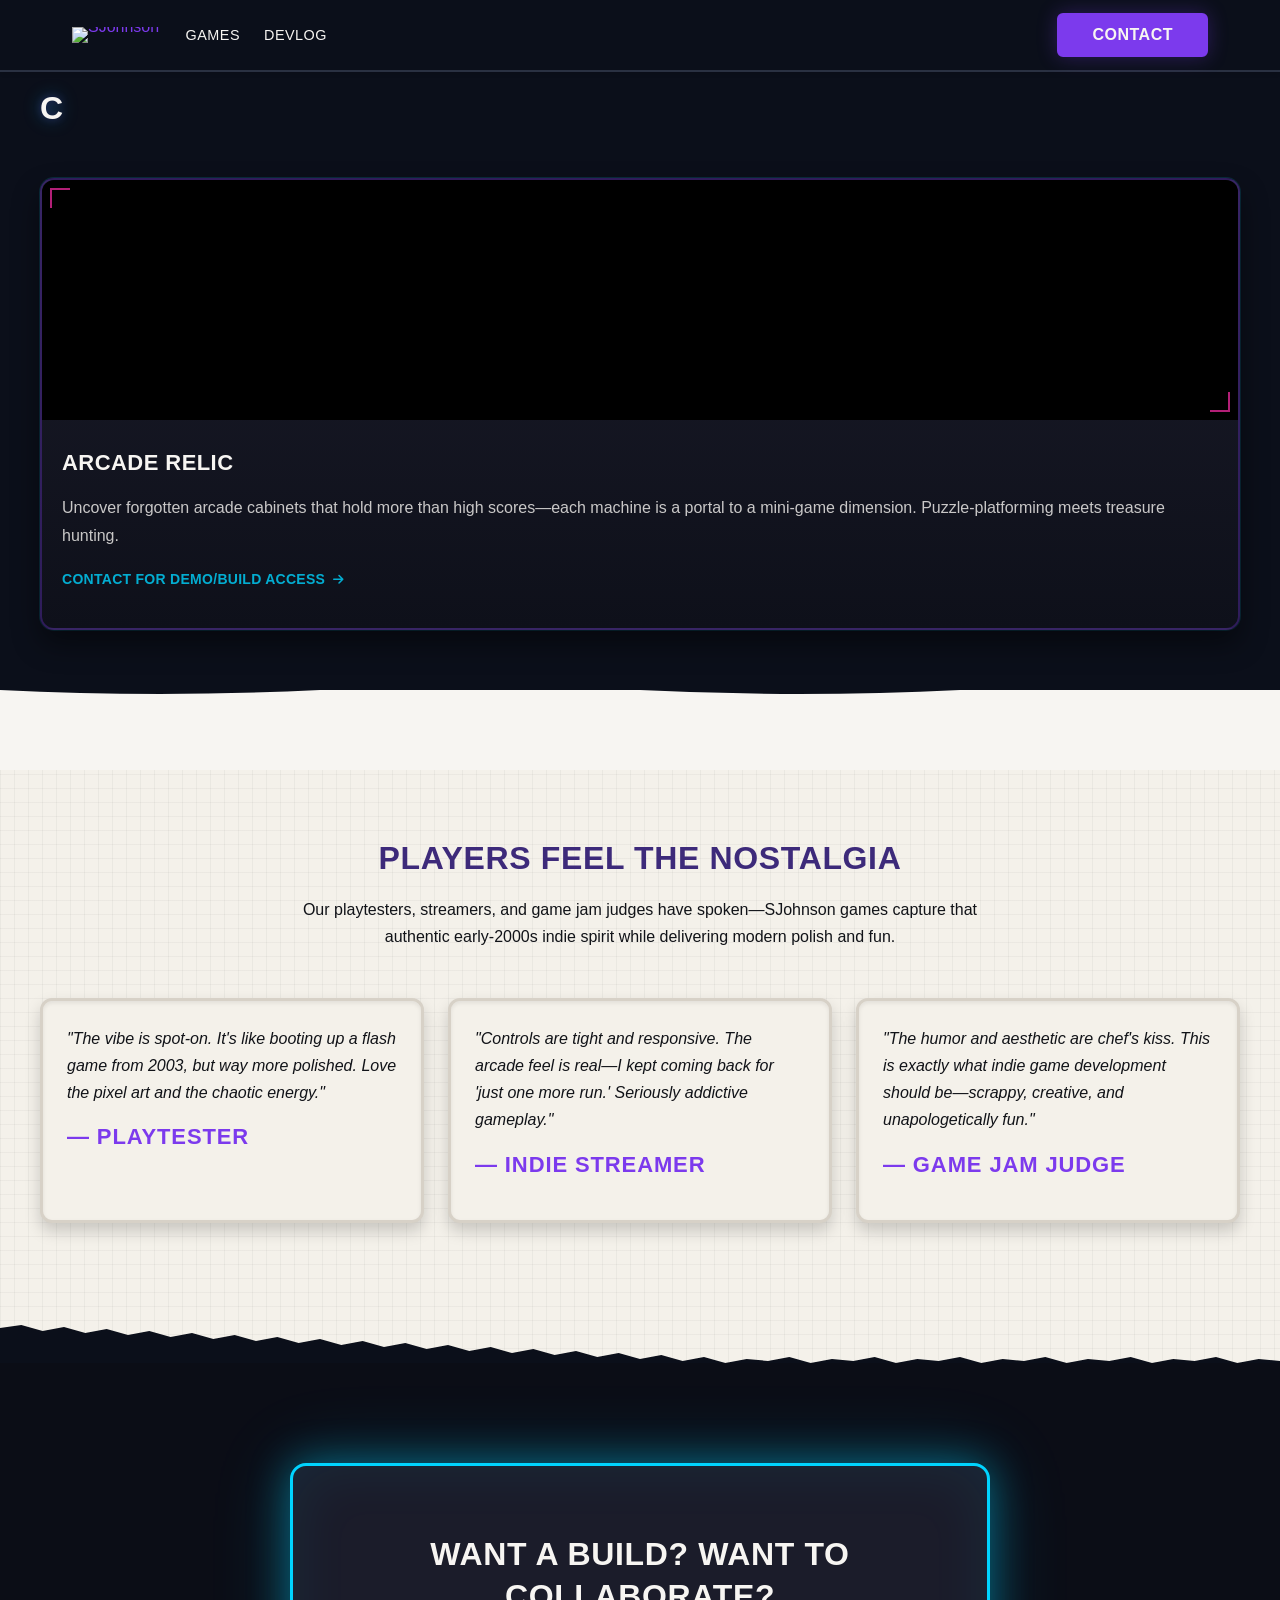
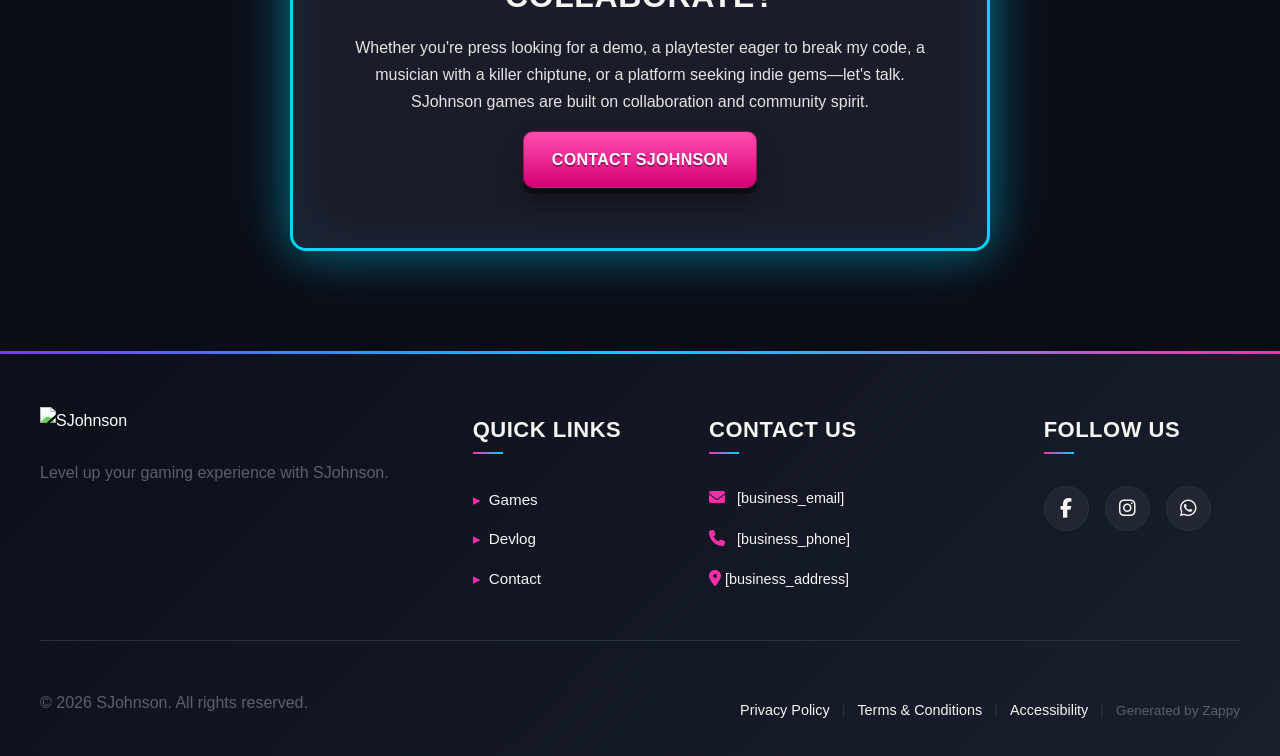
==== commit 6a4e98ec: "Background sync: Progressive GitHub Sync" ====
--- a/index.html
+++ b/index.html
@@ -595,7 +595,7 @@
 <section class="home-portfolio-section" data-layout-spec="Home-portfolio" id="zappy-section-1772402145999-7563" style="position: relative; overflow: hidden; background-image: linear-gradient(rgba(0, 0, 0, 0), rgba(0, 0, 0, 0)), url(&quot;assets/business-general-hero-upload-1772402133727.webp&quot;); background-size: cover; background-position: center; background-repeat: no-repeat; --zappy-bg-overlay: rgba(0, 0, 0, 0); --zappy-bg-image: url(&quot;assets/business-general-hero-upload-1772402133727.webp&quot;)" data-zappy-bg-type="image" data-zappy-bg-color="" data-zappy-bg-image="assets/business-general-hero-upload-1772402133727.webp" data-zappy-bg-overlay-color="#000000" data-zappy-bg-overlay-opacity="0" data-zappy-bg-video-type="" data-zappy-bg-video-url="">
   <div class="home-portfolio-container">
     <div class="home-portfolio-intro">
-      <h2>Current Projects</h2>
+      <h2>C</h2>
       
     </div>
 
@@ -608,13 +608,13 @@
         <div class="home-portfolio-card-content">
           <h3>Arcade Relic</h3>
           <p>Uncover forgotten arcade cabinets that hold more than high scores—each machine is a portal to a mini-game dimension. Puzzle-platforming meets treasure hunting.</p>
-          <p class="zappy-editable"><a href="/contact" class="home-portfolio-card-link">Contact for demo/build access <i class="fas fa-arrow-right" data-element-type="icon" data-icon-type="fontawesome"></i></a>
+          <p class=""><a href="/contact" class="home-portfolio-card-link">Contact for demo/build access <i class="fas fa-arrow-right" data-element-type="icon" data-icon-type="fontawesome"></i></a>
         </p></div>
       </article>
   </div>
 
   <div class="home-portfolio-divider-wrapper">
-    <svg data-no-icon-edit="true" aria-hidden="true" viewBox="0 0 1200 80" preserveAspectRatio="none" xmlns="http://www.w3.org/2000/svg">
+    <svg aria-hidden="true" viewBox="0 0 1200 80" preserveAspectRatio="none" xmlns="http://www.w3.org/2000/svg">
       <defs>
         <linearGradient id="home-portfolio-crt-gradient" x1="0%" y1="0%" x2="0%" y2="100%">
           <stop offset="0%" style="stop-color:#0B0F1A;stop-opacity:1"></stop>
@@ -653,7 +653,7 @@
   </div>
   
   <div class="testimonials-divider-wrapper">
-    <svg data-no-icon-edit="true" aria-hidden="true" viewBox="0 0 1200 80" preserveAspectRatio="none" xmlns="http://www.w3.org/2000/svg">
+    <svg aria-hidden="true" viewBox="0 0 1200 80" preserveAspectRatio="none" xmlns="http://www.w3.org/2000/svg">
       <path d="M0,80 L0,45 L20,42 L40,48 L60,44 L80,50 L100,46 L120,52 L140,48 L160,54 L180,50 L200,56 L220,52 L240,58 L260,54 L280,60 L300,56 L320,62 L340,58 L360,64 L380,60 L400,66 L420,62 L440,68 L460,64 L480,70 L500,66 L520,72 L540,68 L560,74 L580,70 L600,76 L620,72 L640,78 L660,74 L680,80 L700,76 L720,78 L740,74 L760,80 L780,76 L800,78 L820,74 L840,80 L860,76 L880,78 L900,74 L920,80 L940,76 L960,78 L980,74 L1000,80 L1020,76 L1040,78 L1060,74 L1080,80 L1100,76 L1120,78 L1140,74 L1160,80 L1180,76 L1200,78 L1200,80 Z" fill="var(--bg-dark)"></path>
     </svg>
   </div>
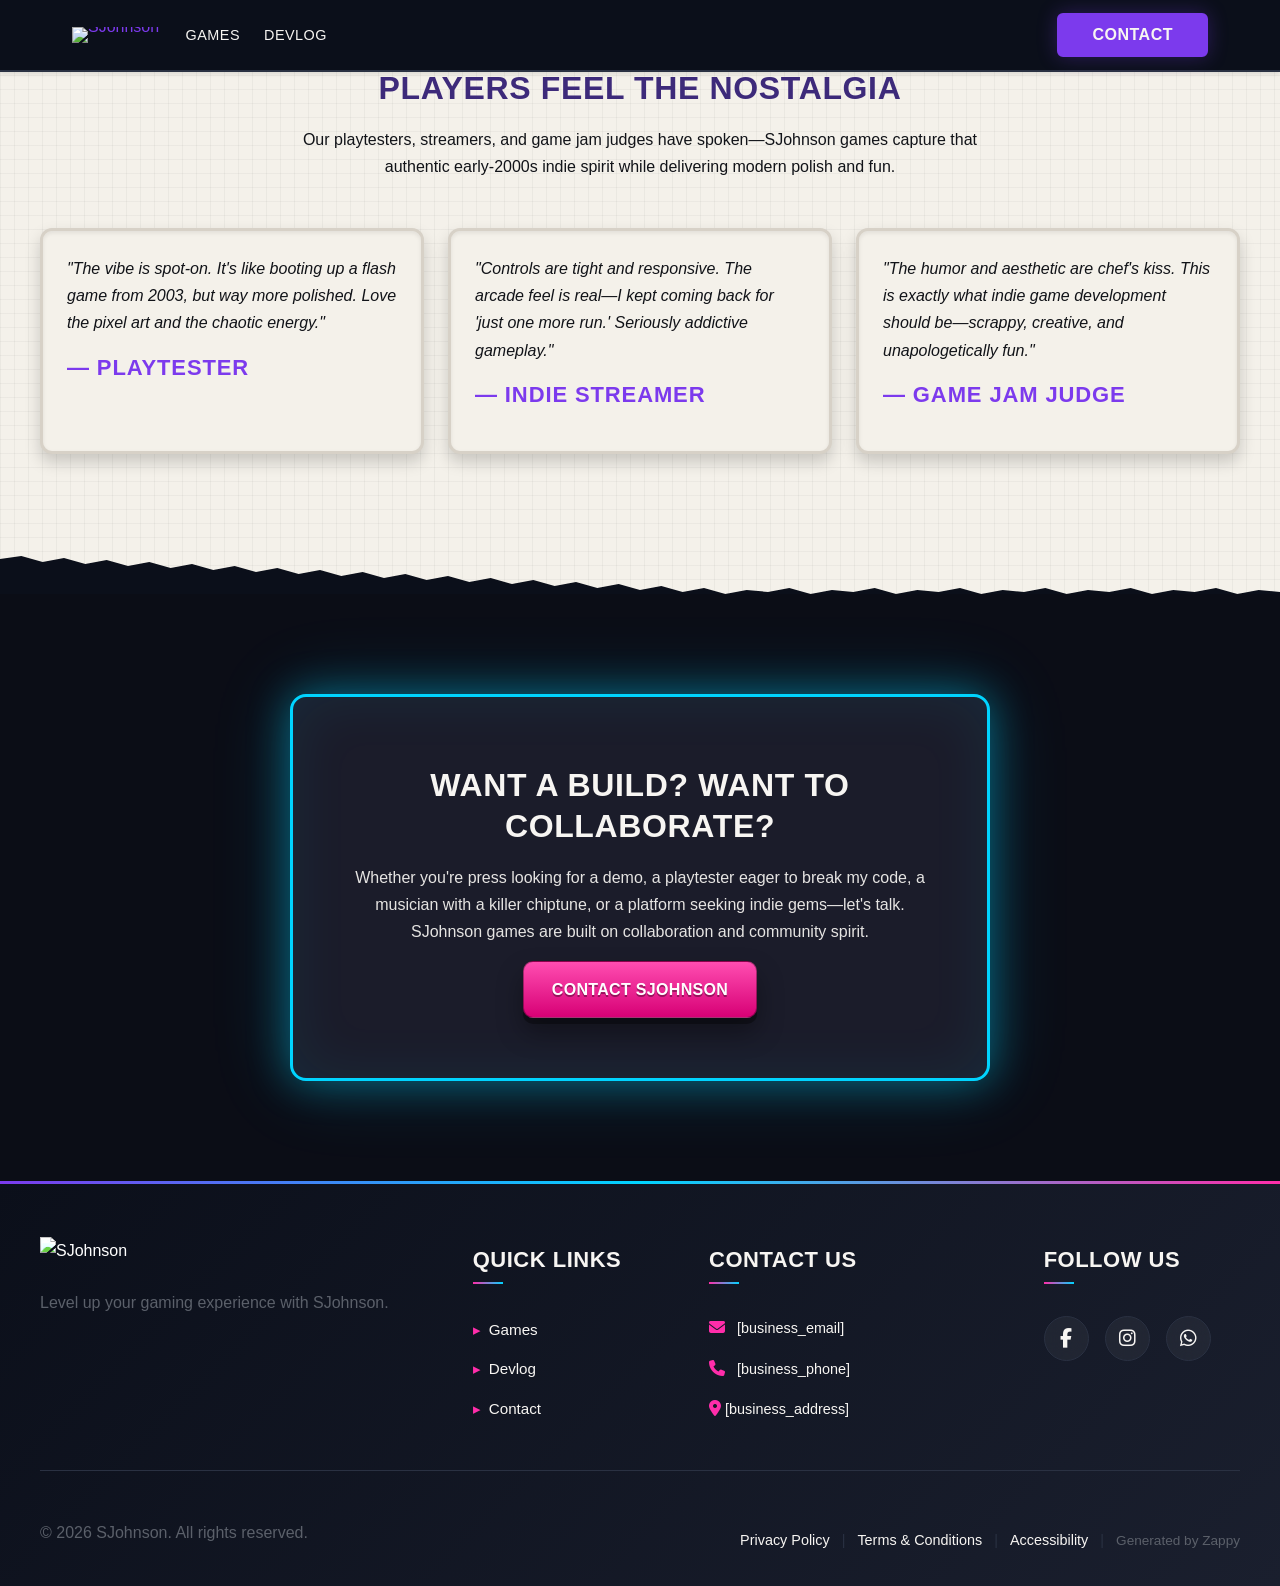
==== commit 023f86f9: "Background sync: Progressive GitHub Sync" ====
--- a/index.html
+++ b/index.html
@@ -558,16 +558,16 @@
 
   <nav class="navbar">
   <button class="mobile-toggle" id="mobileToggle" aria-label="Menu">
-    <svg class="hamburger-icon" width="24" height="24" viewBox="0 0 24 24" fill="none">
+    <svg class="hamburger-icon" width="24" height="24" viewbox="0 0 24 24" fill="none">
       <path d="M3 12h18M3 6h18M3 18h18" stroke="currentColor" stroke-width="2" stroke-linecap="round"></path>
     </svg>
-    <svg class="close-icon" width="24" height="24" viewBox="0 0 24 24" fill="none" style="display:none;">
+    <svg class="close-icon" width="24" height="24" viewbox="0 0 24 24" fill="none" style="display:none;">
       <path d="M18 6L6 18M6 6l12 12" stroke="currentColor" stroke-width="2" stroke-linecap="round"></path>
     </svg>
   </button>
   
   <button class="phone-header-btn" aria-label="Call">
-    <svg width="20" height="20" viewBox="0 0 24 24" fill="currentColor">
+    <svg width="20" height="20" viewbox="0 0 24 24" fill="currentColor">
       <path d="M22 16.92v3a2 2 0 0 1-2.18 2 19.79 19.79 0 0 1-8.63-3.07 19.5 19.5 0 0 1-6-6 19.79 19.79 0 0 1-3.07-8.67A2 2 0 0 1 4.11 2h3a2 2 0 0 1 2 1.72 12.84 12.84 0 0 0 .7 2.81 2 2 0 0 1-.45 2.11L8.09 9.91a16 16 0 0 0 6 6l1.27-1.27a2 2 0 0 1 2.11-.45 12.84 12.84 0 0 0 2.81.7A2 2 0 0 1 22 16.92z"></path>
     </svg>
   </button>
@@ -592,40 +592,7 @@
 
 
 
-<section class="home-portfolio-section" data-layout-spec="Home-portfolio" id="zappy-section-1772402145999-7563" style="position: relative; overflow: hidden; background-image: linear-gradient(rgba(0, 0, 0, 0), rgba(0, 0, 0, 0)), url(&quot;assets/business-general-hero-upload-1772402133727.webp&quot;); background-size: cover; background-position: center; background-repeat: no-repeat; --zappy-bg-overlay: rgba(0, 0, 0, 0); --zappy-bg-image: url(&quot;assets/business-general-hero-upload-1772402133727.webp&quot;)" data-zappy-bg-type="image" data-zappy-bg-color="" data-zappy-bg-image="assets/business-general-hero-upload-1772402133727.webp" data-zappy-bg-overlay-color="#000000" data-zappy-bg-overlay-opacity="0" data-zappy-bg-video-type="" data-zappy-bg-video-url="">
-  <div class="home-portfolio-container">
-    <div class="home-portfolio-intro">
-      <h2>C</h2>
-      
-    </div>
-
-    <article class="home-portfolio-card">
-        <div class="home-portfolio-card-image-wrapper">
-          
-          <div class="home-portfolio-card-corner home-portfolio-card-corner-tl"></div>
-          <div class="home-portfolio-card-corner home-portfolio-card-corner-br"></div>
-        </div>
-        <div class="home-portfolio-card-content">
-          <h3>Arcade Relic</h3>
-          <p>Uncover forgotten arcade cabinets that hold more than high scores—each machine is a portal to a mini-game dimension. Puzzle-platforming meets treasure hunting.</p>
-          <p class=""><a href="/contact" class="home-portfolio-card-link">Contact for demo/build access <i class="fas fa-arrow-right" data-element-type="icon" data-icon-type="fontawesome"></i></a>
-        </p></div>
-      </article>
-  </div>
-
-  <div class="home-portfolio-divider-wrapper">
-    <svg aria-hidden="true" viewBox="0 0 1200 80" preserveAspectRatio="none" xmlns="http://www.w3.org/2000/svg">
-      <defs>
-        <linearGradient id="home-portfolio-crt-gradient" x1="0%" y1="0%" x2="0%" y2="100%">
-          <stop offset="0%" style="stop-color:#0B0F1A;stop-opacity:1"></stop>
-          <stop offset="50%" style="stop-color:#1A1F2E;stop-opacity:0.6"></stop>
-          <stop offset="100%" style="stop-color:#F7F5F2;stop-"></stop>
-        </linearGradient>
-      </defs>
-      <path d="M0,80 L0,0 Q150,8 300,0 T600,0 Q750,8 900,0 T1200,0 L1200,80 Z" fill="var(--bg-light)"></path>
-    </svg>
-  </div>
-</section>
+
 
 <section class="home-testimonials-section" data-layout-spec="Home-testimonials">
   <div class="testimonials-container">
@@ -653,7 +620,7 @@
   </div>
   
   <div class="testimonials-divider-wrapper">
-    <svg aria-hidden="true" viewBox="0 0 1200 80" preserveAspectRatio="none" xmlns="http://www.w3.org/2000/svg">
+    <svg aria-hidden="true" viewbox="0 0 1200 80" preserveaspectratio="none" xmlns="http://www.w3.org/2000/svg">
       <path d="M0,80 L0,45 L20,42 L40,48 L60,44 L80,50 L100,46 L120,52 L140,48 L160,54 L180,50 L200,56 L220,52 L240,58 L260,54 L280,60 L300,56 L320,62 L340,58 L360,64 L380,60 L400,66 L420,62 L440,68 L460,64 L480,70 L500,66 L520,72 L540,68 L560,74 L580,70 L600,76 L620,72 L640,78 L660,74 L680,80 L700,76 L720,78 L740,74 L760,80 L780,76 L800,78 L820,74 L840,80 L860,76 L880,78 L900,74 L920,80 L940,76 L960,78 L980,74 L1000,80 L1020,76 L1040,78 L1060,74 L1080,80 L1100,76 L1120,78 L1140,74 L1160,80 L1180,76 L1200,78 L1200,80 Z" fill="var(--bg-dark)"></path>
     </svg>
   </div>
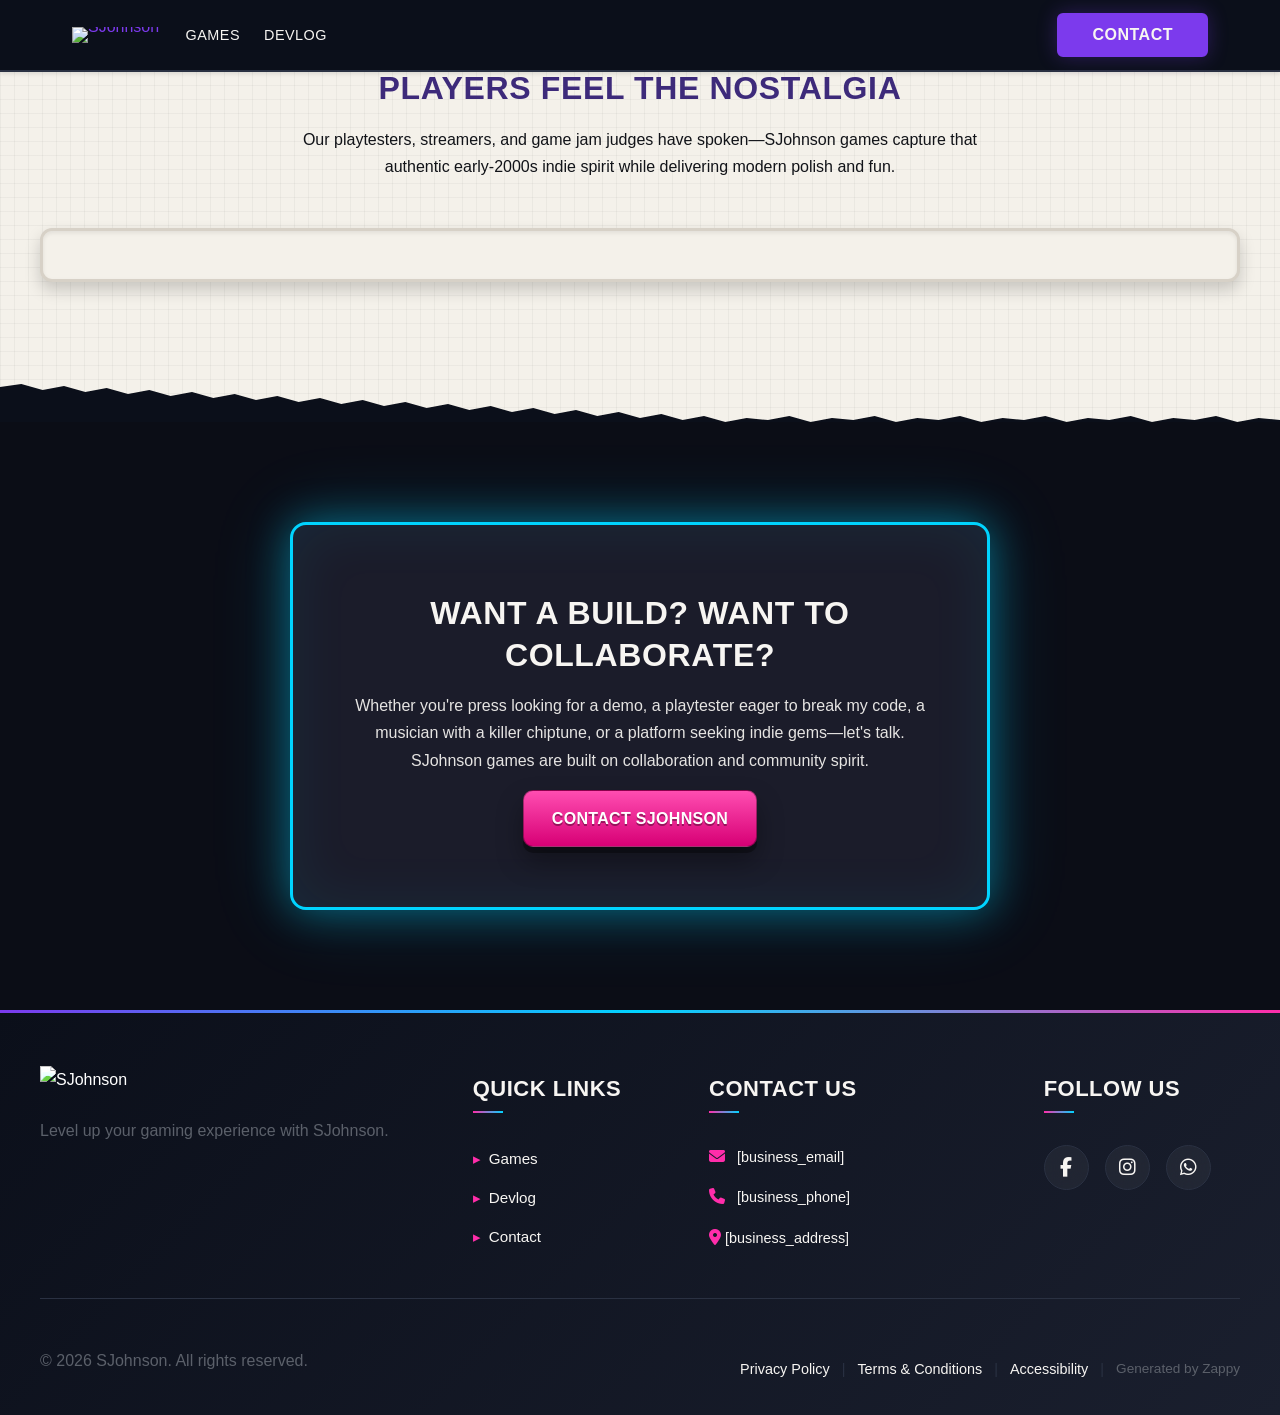
==== commit aceaa4dc: "Background sync: Progressive GitHub Sync" ====
--- a/index.html
+++ b/index.html
@@ -558,16 +558,16 @@
 
   <nav class="navbar">
   <button class="mobile-toggle" id="mobileToggle" aria-label="Menu">
-    <svg class="hamburger-icon" width="24" height="24" viewbox="0 0 24 24" fill="none">
+    <svg class="hamburger-icon" width="24" height="24" viewBox="0 0 24 24" fill="none">
       <path d="M3 12h18M3 6h18M3 18h18" stroke="currentColor" stroke-width="2" stroke-linecap="round"></path>
     </svg>
-    <svg class="close-icon" width="24" height="24" viewbox="0 0 24 24" fill="none" style="display:none;">
+    <svg class="close-icon" width="24" height="24" viewBox="0 0 24 24" fill="none" style="display:none;">
       <path d="M18 6L6 18M6 6l12 12" stroke="currentColor" stroke-width="2" stroke-linecap="round"></path>
     </svg>
   </button>
   
   <button class="phone-header-btn" aria-label="Call">
-    <svg width="20" height="20" viewbox="0 0 24 24" fill="currentColor">
+    <svg width="20" height="20" viewBox="0 0 24 24" fill="currentColor">
       <path d="M22 16.92v3a2 2 0 0 1-2.18 2 19.79 19.79 0 0 1-8.63-3.07 19.5 19.5 0 0 1-6-6 19.79 19.79 0 0 1-3.07-8.67A2 2 0 0 1 4.11 2h3a2 2 0 0 1 2 1.72 12.84 12.84 0 0 0 .7 2.81 2 2 0 0 1-.45 2.11L8.09 9.91a16 16 0 0 0 6 6l1.27-1.27a2 2 0 0 1 2.11-.45 12.84 12.84 0 0 0 2.81.7A2 2 0 0 1 22 16.92z"></path>
     </svg>
   </button>
@@ -594,33 +594,21 @@
 
 
 
-<section class="home-testimonials-section" data-layout-spec="Home-testimonials">
+<section class="home-testimonials-section" data-layout-spec="Home-testimonials" id="zappy-section-1">
   <div class="testimonials-container">
     <div class="testimonials-intro">
       <h2>Players feel the nostalgia</h2>
       <p>Our playtesters, streamers, and game jam judges have spoken—SJohnson games capture that authentic early-2000s indie spirit while delivering modern polish and fun.</p>
     </div>
     
-    <div class="testimonials-grid">
-      <div class="testimonial-card">
-        <p>"The vibe is spot-on. It's like booting up a flash game from 2003, but way more polished. Love the pixel art and the chaotic energy."</p>
-        <h3>— Playtester</h3>
+    <div class="testimonial-card">
+        
+        
       </div>
-      
-      <div class="testimonial-card">
-        <p>"Controls are tight and responsive. The arcade feel is real—I kept coming back for 'just one more run.' Seriously addictive gameplay."</p>
-        <h3>— Indie streamer</h3>
-      </div>
-      
-      <div class="testimonial-card">
-        <p>"The humor and aesthetic are chef's kiss. This is exactly what indie game development should be—scrappy, creative, and unapologetically fun."</p>
-        <h3>— Game jam judge</h3>
-      </div>
-    </div>
   </div>
   
   <div class="testimonials-divider-wrapper">
-    <svg aria-hidden="true" viewbox="0 0 1200 80" preserveaspectratio="none" xmlns="http://www.w3.org/2000/svg">
+    <svg aria-hidden="true" viewBox="0 0 1200 80" preserveAspectRatio="none" xmlns="http://www.w3.org/2000/svg">
       <path d="M0,80 L0,45 L20,42 L40,48 L60,44 L80,50 L100,46 L120,52 L140,48 L160,54 L180,50 L200,56 L220,52 L240,58 L260,54 L280,60 L300,56 L320,62 L340,58 L360,64 L380,60 L400,66 L420,62 L440,68 L460,64 L480,70 L500,66 L520,72 L540,68 L560,74 L580,70 L600,76 L620,72 L640,78 L660,74 L680,80 L700,76 L720,78 L740,74 L760,80 L780,76 L800,78 L820,74 L840,80 L860,76 L880,78 L900,74 L920,80 L940,76 L960,78 L980,74 L1000,80 L1020,76 L1040,78 L1060,74 L1080,80 L1100,76 L1120,78 L1140,74 L1160,80 L1180,76 L1200,78 L1200,80 Z" fill="var(--bg-dark)"></path>
     </svg>
   </div>
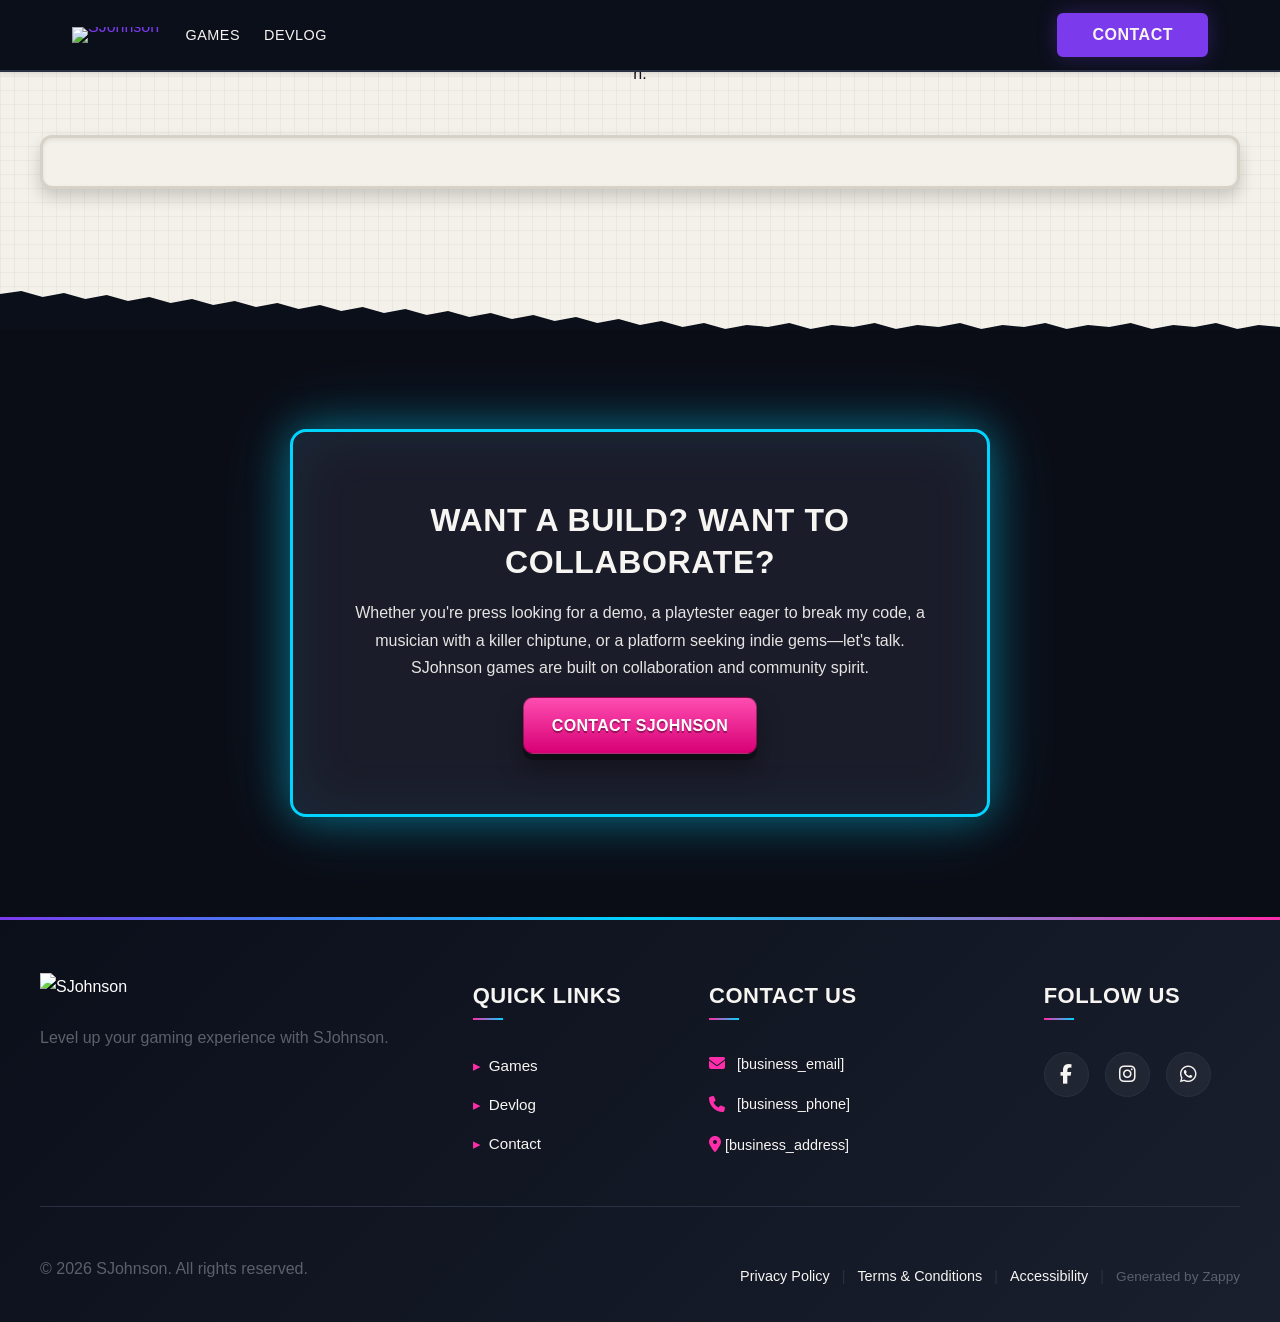
==== commit 55092ac9: "Background sync: Progressive GitHub Sync" ====
--- a/index.html
+++ b/index.html
@@ -558,16 +558,16 @@
 
   <nav class="navbar">
   <button class="mobile-toggle" id="mobileToggle" aria-label="Menu">
-    <svg class="hamburger-icon" width="24" height="24" viewBox="0 0 24 24" fill="none">
+    <svg class="hamburger-icon" width="24" height="24" viewbox="0 0 24 24" fill="none">
       <path d="M3 12h18M3 6h18M3 18h18" stroke="currentColor" stroke-width="2" stroke-linecap="round"></path>
     </svg>
-    <svg class="close-icon" width="24" height="24" viewBox="0 0 24 24" fill="none" style="display:none;">
+    <svg class="close-icon" width="24" height="24" viewbox="0 0 24 24" fill="none" style="display:none;">
       <path d="M18 6L6 18M6 6l12 12" stroke="currentColor" stroke-width="2" stroke-linecap="round"></path>
     </svg>
   </button>
   
   <button class="phone-header-btn" aria-label="Call">
-    <svg width="20" height="20" viewBox="0 0 24 24" fill="currentColor">
+    <svg width="20" height="20" viewbox="0 0 24 24" fill="currentColor">
       <path d="M22 16.92v3a2 2 0 0 1-2.18 2 19.79 19.79 0 0 1-8.63-3.07 19.5 19.5 0 0 1-6-6 19.79 19.79 0 0 1-3.07-8.67A2 2 0 0 1 4.11 2h3a2 2 0 0 1 2 1.72 12.84 12.84 0 0 0 .7 2.81 2 2 0 0 1-.45 2.11L8.09 9.91a16 16 0 0 0 6 6l1.27-1.27a2 2 0 0 1 2.11-.45 12.84 12.84 0 0 0 2.81.7A2 2 0 0 1 22 16.92z"></path>
     </svg>
   </button>
@@ -594,11 +594,11 @@
 
 
 
-<section class="home-testimonials-section" data-layout-spec="Home-testimonials" id="zappy-section-1">
+<section class="home-testimonials-section" data-layout-spec="Home-testimonials" id="zappy-section-1" style="position: relative; overflow: hidden; --zappy-bg-overlay: rgba(0, 0, 0, 0.37); --zappy-bg-image: url(&quot; background-color: #0B0F1A; --zappy-bg-color: #0B0F1A" data-zappy-bg-type="color" data-zappy-bg-color="#0B0F1A" data-zappy-bg-image="" data-zappy-bg-overlay-color="#000000" data-zappy-bg-overlay-opacity="37" data-zappy-bg-video-type="" data-zappy-bg-video-url="">
   <div class="testimonials-container">
     <div class="testimonials-intro">
-      <h2>Players feel the nostalgia</h2>
-      <p>Our playtesters, streamers, and game jam judges have spoken—SJohnson games capture that authentic early-2000s indie spirit while delivering modern polish and fun.</p>
+      
+      <p>n.</p>
     </div>
     
     <div class="testimonial-card">
@@ -608,7 +608,7 @@
   </div>
   
   <div class="testimonials-divider-wrapper">
-    <svg aria-hidden="true" viewBox="0 0 1200 80" preserveAspectRatio="none" xmlns="http://www.w3.org/2000/svg">
+    <svg aria-hidden="true" viewbox="0 0 1200 80" preserveaspectratio="none" xmlns="http://www.w3.org/2000/svg">
       <path d="M0,80 L0,45 L20,42 L40,48 L60,44 L80,50 L100,46 L120,52 L140,48 L160,54 L180,50 L200,56 L220,52 L240,58 L260,54 L280,60 L300,56 L320,62 L340,58 L360,64 L380,60 L400,66 L420,62 L440,68 L460,64 L480,70 L500,66 L520,72 L540,68 L560,74 L580,70 L600,76 L620,72 L640,78 L660,74 L680,80 L700,76 L720,78 L740,74 L760,80 L780,76 L800,78 L820,74 L840,80 L860,76 L880,78 L900,74 L920,80 L940,76 L960,78 L980,74 L1000,80 L1020,76 L1040,78 L1060,74 L1080,80 L1100,76 L1120,78 L1140,74 L1160,80 L1180,76 L1200,78 L1200,80 Z" fill="var(--bg-dark)"></path>
     </svg>
   </div>
